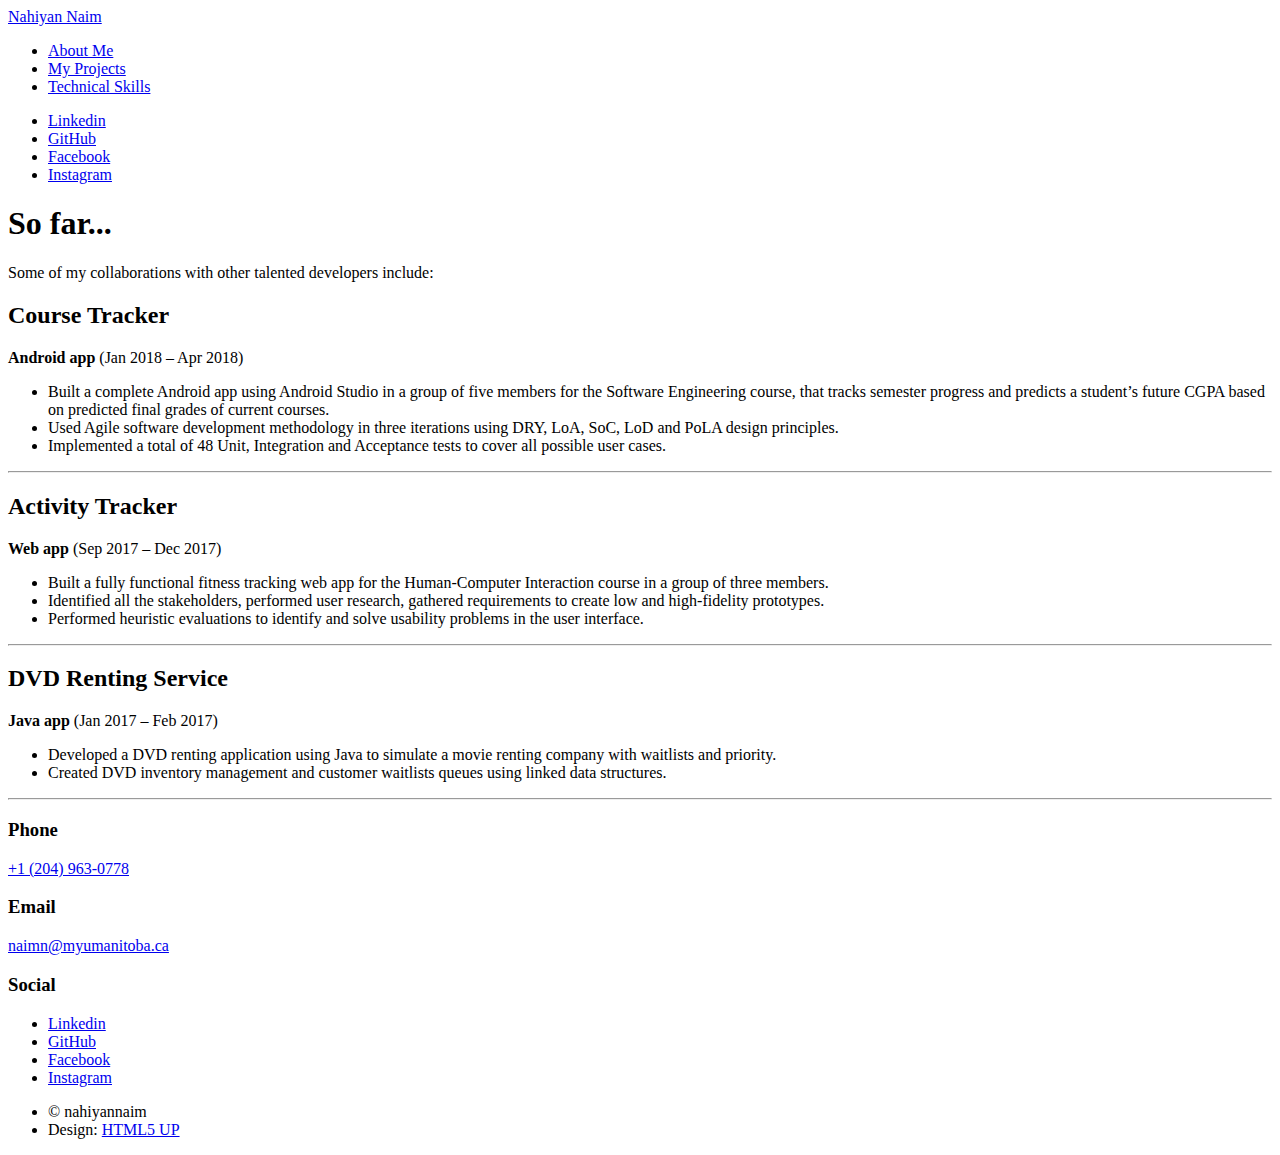
==== projects.html @ 01f24962 "Added content for project and skill sections" ====
<!DOCTYPE HTML>
<!--
	Massively by HTML5 UP
	html5up.net | @ajlkn
	Free for personal and commercial use under the CCA 3.0 license (html5up.net/license)
-->
<html>
	<head>
		<title>Generic Page - Massively by HTML5 UP</title>
		<meta charset="utf-8" />
		<meta name="viewport" content="width=device-width, initial-scale=1, user-scalable=no" />
		<link rel="stylesheet" href="assets/css/main.css" />
		<noscript><link rel="stylesheet" href="assets/css/noscript.css" /></noscript>
	</head>
	<body class="is-preload">

		<!-- Wrapper -->
			<div id="wrapper">

				<!-- Header -->
					<header id="header">
						<a href="index.html" class="logo">Nahiyan Naim</a>
					</header>

				<!-- Nav -->
					<nav id="nav">
						<ul class="links">
							<li><a href="index.html">About Me</a></li>
							<li class="active"><a href="projects.html">My Projects</a></li>
							<li><a href="skills.html">Technical Skills</a></li>
						</ul>
						<ul class="icons">
								<li><a href="https://www.linkedin.com/in/nahiyannaim" class="icon fa-linkedin"><span class="label">Linkedin</span></a></li>
								<li><a href="https://www.github.com/nahiyannaim" class="icon fa-github"><span class="label">GitHub</span></a></li>
								<li><a href="https://www.facebook.com/nahiyannaim" class="icon fa-facebook"><span class="label">Facebook</span></a></li>	
								<li><a href="https://www.instagram.com/nahiyannaim" class="icon fa-instagram"><span class="label">Instagram</span></a></li>
						</ul>
					</nav>

				<!-- Main -->
					<div id="main">

						<!-- Post -->
							<section class="post">
								<header class="major">
									
									<h1> So far... </h1>
									<p>Some of my collaborations with other talented developers include: </p>
								</header>
								
								
								
							
								<header>
										<h2>Course Tracker</h2>
										<p><b>Android app</b> (Jan 2018 – Apr 2018)</p>
								</header>
									
									<p>
											<ul>
													<li  style="text-align:left;" >Built a complete Android app using Android Studio in a group of five members for the Software Engineering course, that tracks semester progress and predicts a student’s future CGPA based on predicted final grades of current courses.														</li>
													<li  style="text-align:left;" >Used Agile software development methodology in three iterations using DRY, LoA, SoC, LoD and PoLA design principles.</li>	
													<li  style="text-align:left;" >Implemented a total of 48 Unit, Integration and Acceptance tests to cover all possible user cases.</li>
											</ul>												
									</p>
									
									<hr />


									<header>
											<h2>Activity Tracker </h2>
											<p><b>Web app</b> (Sep 2017 – Dec 2017)</p>
									</header>
										
										<p>
												<ul>
														<li  style="text-align:left;" > Built a fully functional fitness tracking web app for the Human-Computer Interaction course in a group of three members.	</li>
														<li  style="text-align:left;" >Identified all the stakeholders, performed user research, gathered requirements to create low and high-fidelity prototypes.</li>	
														<li  style="text-align:left;" >Performed heuristic evaluations to identify and solve usability problems in the user interface.</li>
												</ul>

										</p>
										
										<hr />


										<header>
												<h2>DVD Renting Service </h2>
												<p> <b>Java app</b> (Jan 2017 – Feb 2017)</p>
										</header>
											
											<p>
													<ul>
															<li  style="text-align:left;" > Developed a DVD renting application using Java to simulate a movie renting company with waitlists and priority. </li>	
															<li  style="text-align:left;" > Created DVD inventory management and customer waitlists queues using linked data structures.</li>
													</ul>		
											</p>
											
											<hr />



							
							</section>

					</div>

				<!-- Footer -->
				<footer id="footer">
						
						<section class="split contact">
							<section>
								<h3>Phone</h3>
								<p><a href="#">+1 (204) 963-0778</a></p>
							</section>
							<section>
								<h3>Email</h3>
								<p><a href="#">naimn@myumanitoba.ca</a></p>
							</section>
							<section>
								<h3>Social</h3>
								<ul class="icons alt">
									
									<li><a href="https://www.linkedin.com/in/nahiyannaim" class="icon alt fa-linkedin"><span class="label">Linkedin</span></a></li>
									<li><a href="https://www.github.com/nahiyannaim" class="icon alt fa-github"><span class="label">GitHub</span></a></li>
									<li><a href="https://www.facebook.com/nahiyannaim" class="icon alt fa-facebook"><span class="label">Facebook</span></a></li>
									<li><a href="https://www.instagram.com/nahiyannaim" class="icon alt fa-instagram"><span class="label">Instagram</span></a></li>
										
								</ul>
							</section>
						</section>
					</footer>

				<!-- Copyright -->
					<div id="copyright">
						<ul>
							
							<li>&copy; nahiyannaim </li>
							
							<li>Design: <a href="https://html5up.net">HTML5 UP</a> </li>
						
							

						</ul>

						

					</div>


					






			</div>

		<!-- Scripts -->
			<script src="assets/js/jquery.min.js"></script>
			<script src="assets/js/jquery.scrollex.min.js"></script>
			<script src="assets/js/jquery.scrolly.min.js"></script>
			<script src="assets/js/browser.min.js"></script>
			<script src="assets/js/breakpoints.min.js"></script>
			<script src="assets/js/util.js"></script>
			<script src="assets/js/main.js"></script>

	</body>
</html>
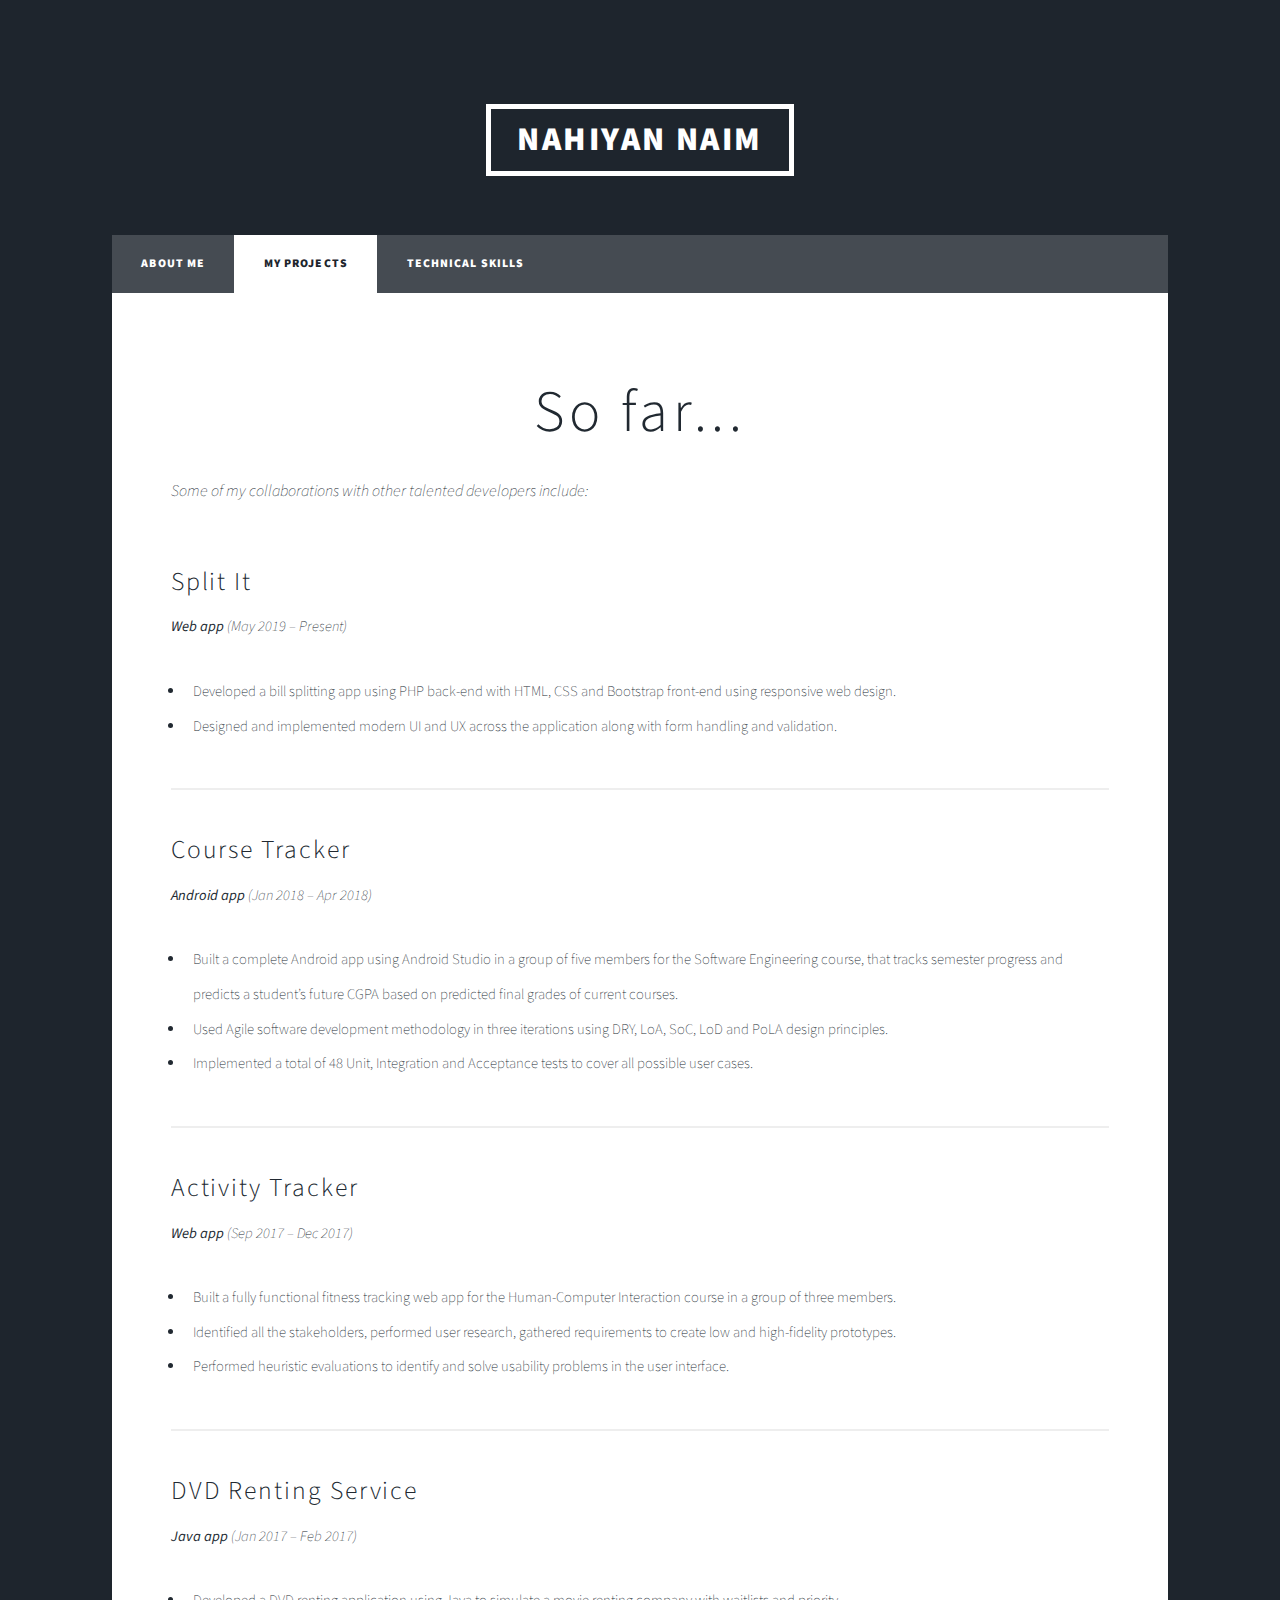
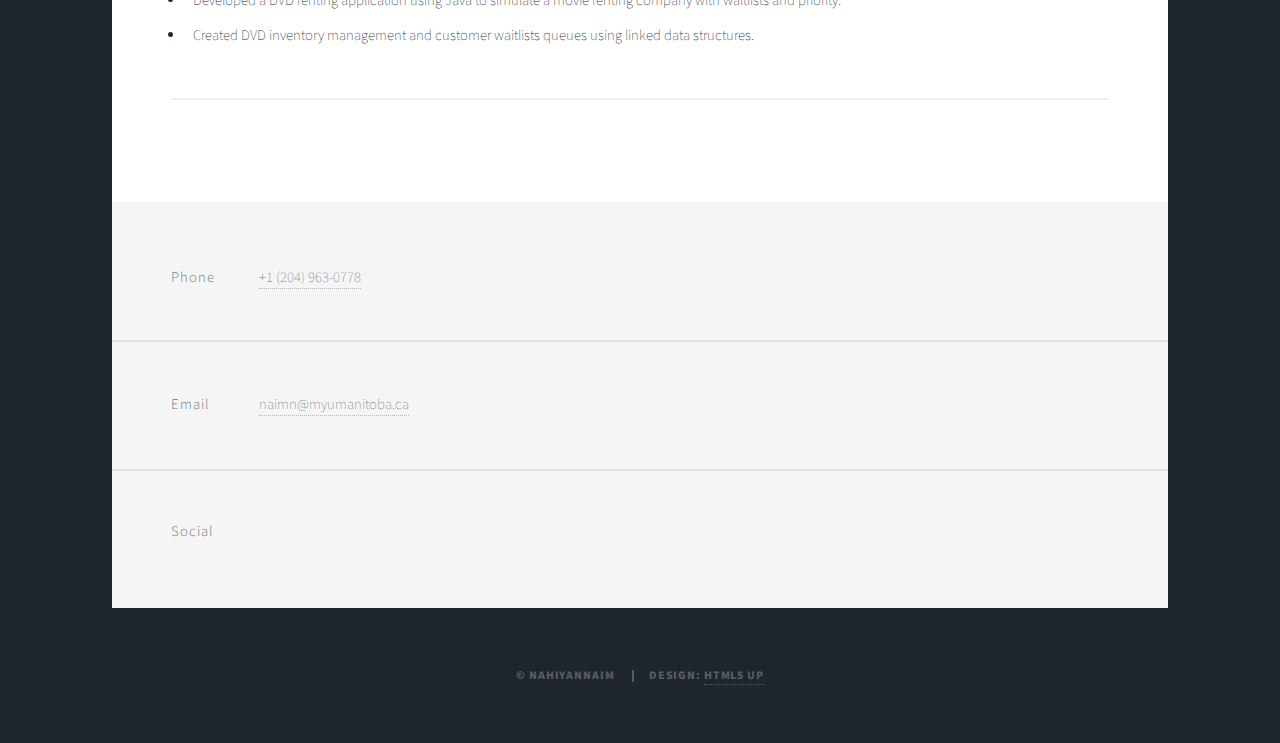
==== commit 88b81ade: "Project list and skills update." ====
--- a/projects.html
+++ b/projects.html
@@ -6,7 +6,7 @@
 -->
 <html>
 	<head>
-		<title>Generic Page - Massively by HTML5 UP</title>
+		<title>Nahiyan Naim</title>
 		<meta charset="utf-8" />
 		<meta name="viewport" content="width=device-width, initial-scale=1, user-scalable=no" />
 		<link rel="stylesheet" href="assets/css/main.css" />
@@ -48,6 +48,21 @@
 									<p>Some of my collaborations with other talented developers include: </p>
 								</header>
 								
+
+
+								<header>
+									<h2>Split It</h2>
+									<p><b>Web app</b> (May 2019 – Present)</p>
+								</header>
+								
+								<p>
+									<ul>
+										<li  style="text-align:left;" > Developed a bill splitting app using PHP back-end with HTML, CSS and Bootstrap front-end using responsive web design. </li>
+										<li  style="text-align:left;" > Designed and implemented modern UI and UX across the application along with form handling and validation.  </li>	
+									</ul>												
+								</p>
+								
+								<hr />
 								
 								
 							
@@ -56,47 +71,47 @@
 										<p><b>Android app</b> (Jan 2018 – Apr 2018)</p>
 								</header>
 									
-									<p>
-											<ul>
-													<li  style="text-align:left;" >Built a complete Android app using Android Studio in a group of five members for the Software Engineering course, that tracks semester progress and predicts a student’s future CGPA based on predicted final grades of current courses.														</li>
-													<li  style="text-align:left;" >Used Agile software development methodology in three iterations using DRY, LoA, SoC, LoD and PoLA design principles.</li>	
-													<li  style="text-align:left;" >Implemented a total of 48 Unit, Integration and Acceptance tests to cover all possible user cases.</li>
-											</ul>												
-									</p>
-									
-									<hr />
+								<p>
+									<ul>
+											<li  style="text-align:left;" >Built a complete Android app using Android Studio in a group of five members for the Software Engineering course, that tracks semester progress and predicts a student’s future CGPA based on predicted final grades of current courses.														</li>
+											<li  style="text-align:left;" >Used Agile software development methodology in three iterations using DRY, LoA, SoC, LoD and PoLA design principles.</li>	
+											<li  style="text-align:left;" >Implemented a total of 48 Unit, Integration and Acceptance tests to cover all possible user cases.</li>
+									</ul>												
+								</p>
+								
+								<hr />
 
 
-									<header>
-											<h2>Activity Tracker </h2>
-											<p><b>Web app</b> (Sep 2017 – Dec 2017)</p>
-									</header>
-										
-										<p>
-												<ul>
-														<li  style="text-align:left;" > Built a fully functional fitness tracking web app for the Human-Computer Interaction course in a group of three members.	</li>
-														<li  style="text-align:left;" >Identified all the stakeholders, performed user research, gathered requirements to create low and high-fidelity prototypes.</li>	
-														<li  style="text-align:left;" >Performed heuristic evaluations to identify and solve usability problems in the user interface.</li>
-												</ul>
+								<header>
+										<h2>Activity Tracker </h2>
+										<p><b>Web app</b> (Sep 2017 – Dec 2017)</p>
+								</header>
+									
+								<p>
+									<ul>
+											<li  style="text-align:left;" > Built a fully functional fitness tracking web app for the Human-Computer Interaction course in a group of three members.	</li>
+											<li  style="text-align:left;" >Identified all the stakeholders, performed user research, gathered requirements to create low and high-fidelity prototypes.</li>	
+											<li  style="text-align:left;" >Performed heuristic evaluations to identify and solve usability problems in the user interface.</li>
+									</ul>
 
-										</p>
-										
-										<hr />
+								</p>
+								
+								<hr />
 
 
-										<header>
-												<h2>DVD Renting Service </h2>
-												<p> <b>Java app</b> (Jan 2017 – Feb 2017)</p>
-										</header>
-											
-											<p>
-													<ul>
-															<li  style="text-align:left;" > Developed a DVD renting application using Java to simulate a movie renting company with waitlists and priority. </li>	
-															<li  style="text-align:left;" > Created DVD inventory management and customer waitlists queues using linked data structures.</li>
-													</ul>		
-											</p>
-											
-											<hr />
+								<header>
+										<h2>DVD Renting Service </h2>
+										<p> <b>Java app</b> (Jan 2017 – Feb 2017)</p>
+								</header>
+									
+								<p>
+									<ul>
+											<li  style="text-align:left;" > Developed a DVD renting application using Java to simulate a movie renting company with waitlists and priority. </li>	
+											<li  style="text-align:left;" > Created DVD inventory management and customer waitlists queues using linked data structures.</li>
+									</ul>		
+								</p>
+									
+								<hr />
 
 
 
--- a/assets/css/main.css
+++ b/assets/css/main.css
@@ -0,0 +1,4652 @@
+@import url("font-awesome.min.css");
+@import url("https://fonts.googleapis.com/css?family=Source+Sans+Pro:300,400,300italic,400italic");
+
+/*
+	Massively by HTML5 UP
+	html5up.net | @ajlkn
+	Free for personal and commercial use under the CCA 3.0 license (html5up.net/license)
+*/
+
+html, body, div, span, applet, object,
+iframe, h1, h2, h3, h4, h5, h6, p, blockquote,
+pre, a, abbr, acronym, address, big, cite,
+code, del, dfn, em, img, ins, kbd, q, s, samp,
+small, strike, strong, sub, sup, tt, var, b,
+u, i, center, dl, dt, dd, ol, ul, li, fieldset,
+form, label, legend, table, caption, tbody,
+tfoot, thead, tr, th, td, article, aside,
+canvas, details, embed, figure, figcaption,
+footer, header, hgroup, menu, nav, output, ruby,
+section, summary, time, mark, audio, video {
+	margin: 0;
+	padding: 0;
+	border: 0;
+	font-size: 100%;
+	font: inherit;
+	vertical-align: baseline;}
+
+article, aside, details, figcaption, figure,
+footer, header, hgroup, menu, nav, section {
+	display: block;}
+
+body {
+	line-height: 1;
+}
+
+ol, ul {
+	list-style: none;
+}
+
+blockquote, q {
+	quotes: none;
+}
+
+	blockquote:before, blockquote:after, q:before, q:after {
+		content: '';
+		content: none;
+	}
+
+table {
+	border-collapse: collapse;
+	border-spacing: 0;
+}
+
+body {
+	-webkit-text-size-adjust: none;
+}
+
+mark {
+	background-color: transparent;
+	color: inherit;
+}
+
+input::-moz-focus-inner {
+	border: 0;
+	padding: 0;
+}
+
+input, select, textarea {
+	-moz-appearance: none;
+	-webkit-appearance: none;
+	-ms-appearance: none;
+	appearance: none;
+}
+
+/* Basic */
+
+	@-ms-viewport {
+		width: device-width;
+	}
+
+	body {
+		-ms-overflow-style: scrollbar;
+	}
+
+	@media screen and (max-width: 480px) {
+
+		html, body {
+			min-width: 320px;
+		}
+
+	}
+
+	html {
+		box-sizing: border-box;
+	}
+
+	*, *:before, *:after {
+		box-sizing: inherit;
+	}
+
+	body {
+		background-color: #1e252d;
+	}
+
+		body.is-preload *, body.is-preload *:before, body.is-preload *:after {
+			-moz-animation: none !important;
+			-webkit-animation: none !important;
+			-ms-animation: none !important;
+			animation: none !important;
+			-moz-transition: none !important;
+			-webkit-transition: none !important;
+			-ms-transition: none !important;
+			transition: none !important;
+		}
+
+/* Type */
+
+	html {
+		font-size: 16pt;
+	}
+
+		@media screen and (max-width: 1680px) {
+
+			html {
+				font-size: 12pt;
+			}
+
+		}
+
+		@media screen and (max-width: 1280px) {
+
+			html {
+				font-size: 11pt;
+			}
+
+		}
+
+		@media screen and (max-width: 360px) {
+
+			html {
+				font-size: 10pt;
+			}
+
+		}
+
+	body {
+		color: #212931;
+	}
+
+	body, input, select, textarea {
+		font-family: "Source Sans Pro", sans-serif;
+		font-weight: 100;
+		font-size: 1rem;
+		line-height: 2.375;
+	}
+
+	a {
+		-moz-transition: color 0.2s ease-in-out, background-color 0.2s ease-in-out, border-color 0.2s ease-in-out, box-shadow 0.2s ease-in-out;
+		-webkit-transition: color 0.2s ease-in-out, background-color 0.2s ease-in-out, border-color 0.2s ease-in-out, box-shadow 0.2s ease-in-out;
+		-ms-transition: color 0.2s ease-in-out, background-color 0.2s ease-in-out, border-color 0.2s ease-in-out, box-shadow 0.2s ease-in-out;
+		transition: color 0.2s ease-in-out, background-color 0.2s ease-in-out, border-color 0.2s ease-in-out, box-shadow 0.2s ease-in-out;
+		border-bottom: dotted 1px;
+		text-decoration: none;
+	}
+
+		a:hover {
+			border-bottom-color: transparent;
+		}
+
+	strong, b {
+		font-weight: 400;
+	}
+
+	em, i {
+		font-style: italic;
+	}
+
+	p {
+		text-align: justify;
+		margin: 0 0 2rem 0;
+	}
+
+	h1, h2, h3, h4, h5, h6 {
+		
+		font-weight: 300;
+		line-height: 1.5;
+		letter-spacing: 0.075em;
+		margin: 0 0 1rem 0;
+	}
+
+		h1 a, h2 a, h3 a, h4 a, h5 a, h6 a {
+			border-bottom: 0;
+			color: inherit;
+			text-decoration: none;
+		}
+
+	h1 {
+		font-size: 4rem;
+		line-height: 1.1;
+		margin: 0 0 2rem 0;
+	}
+
+	h2 {
+		font-size: 1.75rem;
+		line-height: 1.3;
+		margin: 0 0 1.5rem 0;
+	}
+
+	h3 {
+		font-size: 1.25rem;
+		margin: 0 0 1.5rem 0;
+	}
+
+	h4 {
+		font-size: 1rem;
+	}
+
+	h5 {
+		font-size: 0.9rem;
+	}
+
+	h6 {
+		font-size: 0.8rem;
+	}
+
+	sub {
+		font-size: 0.8rem;
+		position: relative;
+		top: 0.5rem;
+	}
+
+	sup {
+		font-size: 0.8rem;
+		position: relative;
+		top: -0.5rem;
+	}
+
+	blockquote {
+		border-left: solid 4px;
+		font-style: italic;
+		margin: 0 0 2rem 0;
+		padding: 0.5rem 0 0.5rem 2rem;
+	}
+
+	code {
+		border: solid 2px;
+		font-family: monospace;
+		font-size: 0.9rem;
+		margin: 0 0.25rem;
+		padding: 0.25rem 0.65rem;
+	}
+
+	pre {
+		-webkit-overflow-scrolling: touch;
+		font-family: monospace;
+		font-size: 0.9rem;
+		margin: 0 0 2rem 0;
+	}
+
+		pre code {
+			display: block;
+			line-height: 1.75;
+			padding: 1rem 1.5rem;
+			overflow-x: auto;
+		}
+
+	hr {
+		border: 0;
+		border-bottom: solid 2px;
+		margin: 3rem 0;
+	}
+
+		hr.major {
+			margin: 5rem 0;
+		}
+
+	.align-left {
+		text-align: left;
+	}
+
+	.align-center {
+		text-align: center;
+	}
+
+	.align-right {
+		text-align: right;
+	}
+
+	input, select, textarea {
+		color: #212931;
+	}
+
+	a {
+		color: #212931;
+		border-bottom-color: rgba(33, 41, 49, 0.5);
+	}
+
+		a:hover {
+			border-bottom-color: transparent;
+			color: #18bfef !important;
+		}
+
+	strong, b {
+		color: #212931;
+	}
+
+	h1, h2, h3, h4, h5, h6 {
+		color: #212931;
+	}
+
+	blockquote {
+		border-left-color: #eeeeee;
+	}
+
+	code {
+		background: rgba(220, 220, 220, 0.25);
+		border-color: #eeeeee;
+	}
+
+	hr {
+		border-bottom-color: #eeeeee;
+	}
+
+/* Row */
+
+	.row {
+		display: flex;
+		flex-wrap: wrap;
+		box-sizing: border-box;
+		align-items: stretch;
+	}
+
+		.row > * {
+			box-sizing: border-box;
+		}
+
+		.row.gtr-uniform > * > :last-child {
+			margin-bottom: 0;
+		}
+
+		.row.aln-left {
+			justify-content: flex-start;
+		}
+
+		.row.aln-center {
+			justify-content: center;
+		}
+
+		.row.aln-right {
+			justify-content: flex-end;
+		}
+
+		.row.aln-top {
+			align-items: flex-start;
+		}
+
+		.row.aln-middle {
+			align-items: center;
+		}
+
+		.row.aln-bottom {
+			align-items: flex-end;
+		}
+
+		.row > .imp {
+			order: -1;
+		}
+
+		.row > .col-1 {
+			width: 8.3333333333%;
+		}
+
+		.row > .off-1 {
+			margin-left: 8.3333333333%;
+		}
+
+		.row > .col-2 {
+			width: 16.6666666667%;
+		}
+
+		.row > .off-2 {
+			margin-left: 16.6666666667%;
+		}
+
+		.row > .col-3 {
+			width: 25%;
+		}
+
+		.row > .off-3 {
+			margin-left: 25%;
+		}
+
+		.row > .col-4 {
+			width: 33.3333333333%;
+		}
+
+		.row > .off-4 {
+			margin-left: 33.3333333333%;
+		}
+
+		.row > .col-5 {
+			width: 41.6666666667%;
+		}
+
+		.row > .off-5 {
+			margin-left: 41.6666666667%;
+		}
+
+		.row > .col-6 {
+			width: 50%;
+		}
+
+		.row > .off-6 {
+			margin-left: 50%;
+		}
+
+		.row > .col-7 {
+			width: 58.3333333333%;
+		}
+
+		.row > .off-7 {
+			margin-left: 58.3333333333%;
+		}
+
+		.row > .col-8 {
+			width: 66.6666666667%;
+		}
+
+		.row > .off-8 {
+			margin-left: 66.6666666667%;
+		}
+
+		.row > .col-9 {
+			width: 75%;
+		}
+
+		.row > .off-9 {
+			margin-left: 75%;
+		}
+
+		.row > .col-10 {
+			width: 83.3333333333%;
+		}
+
+		.row > .off-10 {
+			margin-left: 83.3333333333%;
+		}
+
+		.row > .col-11 {
+			width: 91.6666666667%;
+		}
+
+		.row > .off-11 {
+			margin-left: 91.6666666667%;
+		}
+
+		.row > .col-12 {
+			width: 100%;
+		}
+
+		.row > .off-12 {
+			margin-left: 100%;
+		}
+
+		.row.gtr-0 {
+			margin-top: 0;
+			margin-left: 0rem;
+		}
+
+			.row.gtr-0 > * {
+				padding: 0 0 0 0rem;
+			}
+
+			.row.gtr-0.gtr-uniform {
+				margin-top: 0rem;
+			}
+
+				.row.gtr-0.gtr-uniform > * {
+					padding-top: 0rem;
+				}
+
+		.row.gtr-25 {
+			margin-top: 0;
+			margin-left: -0.375rem;
+		}
+
+			.row.gtr-25 > * {
+				padding: 0 0 0 0.375rem;
+			}
+
+			.row.gtr-25.gtr-uniform {
+				margin-top: -0.375rem;
+			}
+
+				.row.gtr-25.gtr-uniform > * {
+					padding-top: 0.375rem;
+				}
+
+		.row.gtr-50 {
+			margin-top: 0;
+			margin-left: -0.75rem;
+		}
+
+			.row.gtr-50 > * {
+				padding: 0 0 0 0.75rem;
+			}
+
+			.row.gtr-50.gtr-uniform {
+				margin-top: -0.75rem;
+			}
+
+				.row.gtr-50.gtr-uniform > * {
+					padding-top: 0.75rem;
+				}
+
+		.row {
+			margin-top: 0;
+			margin-left: -1.5rem;
+		}
+
+			.row > * {
+				padding: 0 0 0 1.5rem;
+			}
+
+			.row.gtr-uniform {
+				margin-top: -1.5rem;
+			}
+
+				.row.gtr-uniform > * {
+					padding-top: 1.5rem;
+				}
+
+		.row.gtr-150 {
+			margin-top: 0;
+			margin-left: -2.25rem;
+		}
+
+			.row.gtr-150 > * {
+				padding: 0 0 0 2.25rem;
+			}
+
+			.row.gtr-150.gtr-uniform {
+				margin-top: -2.25rem;
+			}
+
+				.row.gtr-150.gtr-uniform > * {
+					padding-top: 2.25rem;
+				}
+
+		.row.gtr-200 {
+			margin-top: 0;
+			margin-left: -3rem;
+		}
+
+			.row.gtr-200 > * {
+				padding: 0 0 0 3rem;
+			}
+
+			.row.gtr-200.gtr-uniform {
+				margin-top: -3rem;
+			}
+
+				.row.gtr-200.gtr-uniform > * {
+					padding-top: 3rem;
+				}
+
+		@media screen and (max-width: 1680px) {
+
+			.row {
+				display: flex;
+				flex-wrap: wrap;
+				box-sizing: border-box;
+				align-items: stretch;
+			}
+
+				.row > * {
+					box-sizing: border-box;
+				}
+
+				.row.gtr-uniform > * > :last-child {
+					margin-bottom: 0;
+				}
+
+				.row.aln-left {
+					justify-content: flex-start;
+				}
+
+				.row.aln-center {
+					justify-content: center;
+				}
+
+				.row.aln-right {
+					justify-content: flex-end;
+				}
+
+				.row.aln-top {
+					align-items: flex-start;
+				}
+
+				.row.aln-middle {
+					align-items: center;
+				}
+
+				.row.aln-bottom {
+					align-items: flex-end;
+				}
+
+				.row > .imp-xlarge {
+					order: -1;
+				}
+
+				.row > .col-1-xlarge {
+					width: 8.3333333333%;
+				}
+
+				.row > .off-1-xlarge {
+					margin-left: 8.3333333333%;
+				}
+
+				.row > .col-2-xlarge {
+					width: 16.6666666667%;
+				}
+
+				.row > .off-2-xlarge {
+					margin-left: 16.6666666667%;
+				}
+
+				.row > .col-3-xlarge {
+					width: 25%;
+				}
+
+				.row > .off-3-xlarge {
+					margin-left: 25%;
+				}
+
+				.row > .col-4-xlarge {
+					width: 33.3333333333%;
+				}
+
+				.row > .off-4-xlarge {
+					margin-left: 33.3333333333%;
+				}
+
+				.row > .col-5-xlarge {
+					width: 41.6666666667%;
+				}
+
+				.row > .off-5-xlarge {
+					margin-left: 41.6666666667%;
+				}
+
+				.row > .col-6-xlarge {
+					width: 50%;
+				}
+
+				.row > .off-6-xlarge {
+					margin-left: 50%;
+				}
+
+				.row > .col-7-xlarge {
+					width: 58.3333333333%;
+				}
+
+				.row > .off-7-xlarge {
+					margin-left: 58.3333333333%;
+				}
+
+				.row > .col-8-xlarge {
+					width: 66.6666666667%;
+				}
+
+				.row > .off-8-xlarge {
+					margin-left: 66.6666666667%;
+				}
+
+				.row > .col-9-xlarge {
+					width: 75%;
+				}
+
+				.row > .off-9-xlarge {
+					margin-left: 75%;
+				}
+
+				.row > .col-10-xlarge {
+					width: 83.3333333333%;
+				}
+
+				.row > .off-10-xlarge {
+					margin-left: 83.3333333333%;
+				}
+
+				.row > .col-11-xlarge {
+					width: 91.6666666667%;
+				}
+
+				.row > .off-11-xlarge {
+					margin-left: 91.6666666667%;
+				}
+
+				.row > .col-12-xlarge {
+					width: 100%;
+				}
+
+				.row > .off-12-xlarge {
+					margin-left: 100%;
+				}
+
+				.row.gtr-0 {
+					margin-top: 0;
+					margin-left: 0rem;
+				}
+
+					.row.gtr-0 > * {
+						padding: 0 0 0 0rem;
+					}
+
+					.row.gtr-0.gtr-uniform {
+						margin-top: 0rem;
+					}
+
+						.row.gtr-0.gtr-uniform > * {
+							padding-top: 0rem;
+						}
+
+				.row.gtr-25 {
+					margin-top: 0;
+					margin-left: -0.375rem;
+				}
+
+					.row.gtr-25 > * {
+						padding: 0 0 0 0.375rem;
+					}
+
+					.row.gtr-25.gtr-uniform {
+						margin-top: -0.375rem;
+					}
+
+						.row.gtr-25.gtr-uniform > * {
+							padding-top: 0.375rem;
+						}
+
+				.row.gtr-50 {
+					margin-top: 0;
+					margin-left: -0.75rem;
+				}
+
+					.row.gtr-50 > * {
+						padding: 0 0 0 0.75rem;
+					}
+
+					.row.gtr-50.gtr-uniform {
+						margin-top: -0.75rem;
+					}
+
+						.row.gtr-50.gtr-uniform > * {
+							padding-top: 0.75rem;
+						}
+
+				.row {
+					margin-top: 0;
+					margin-left: -1.5rem;
+				}
+
+					.row > * {
+						padding: 0 0 0 1.5rem;
+					}
+
+					.row.gtr-uniform {
+						margin-top: -1.5rem;
+					}
+
+						.row.gtr-uniform > * {
+							padding-top: 1.5rem;
+						}
+
+				.row.gtr-150 {
+					margin-top: 0;
+					margin-left: -2.25rem;
+				}
+
+					.row.gtr-150 > * {
+						padding: 0 0 0 2.25rem;
+					}
+
+					.row.gtr-150.gtr-uniform {
+						margin-top: -2.25rem;
+					}
+
+						.row.gtr-150.gtr-uniform > * {
+							padding-top: 2.25rem;
+						}
+
+				.row.gtr-200 {
+					margin-top: 0;
+					margin-left: -3rem;
+				}
+
+					.row.gtr-200 > * {
+						padding: 0 0 0 3rem;
+					}
+
+					.row.gtr-200.gtr-uniform {
+						margin-top: -3rem;
+					}
+
+						.row.gtr-200.gtr-uniform > * {
+							padding-top: 3rem;
+						}
+
+		}
+
+		@media screen and (max-width: 1280px) {
+
+			.row {
+				display: flex;
+				flex-wrap: wrap;
+				box-sizing: border-box;
+				align-items: stretch;
+			}
+
+				.row > * {
+					box-sizing: border-box;
+				}
+
+				.row.gtr-uniform > * > :last-child {
+					margin-bottom: 0;
+				}
+
+				.row.aln-left {
+					justify-content: flex-start;
+				}
+
+				.row.aln-center {
+					justify-content: center;
+				}
+
+				.row.aln-right {
+					justify-content: flex-end;
+				}
+
+				.row.aln-top {
+					align-items: flex-start;
+				}
+
+				.row.aln-middle {
+					align-items: center;
+				}
+
+				.row.aln-bottom {
+					align-items: flex-end;
+				}
+
+				.row > .imp-large {
+					order: -1;
+				}
+
+				.row > .col-1-large {
+					width: 8.3333333333%;
+				}
+
+				.row > .off-1-large {
+					margin-left: 8.3333333333%;
+				}
+
+				.row > .col-2-large {
+					width: 16.6666666667%;
+				}
+
+				.row > .off-2-large {
+					margin-left: 16.6666666667%;
+				}
+
+				.row > .col-3-large {
+					width: 25%;
+				}
+
+				.row > .off-3-large {
+					margin-left: 25%;
+				}
+
+				.row > .col-4-large {
+					width: 33.3333333333%;
+				}
+
+				.row > .off-4-large {
+					margin-left: 33.3333333333%;
+				}
+
+				.row > .col-5-large {
+					width: 41.6666666667%;
+				}
+
+				.row > .off-5-large {
+					margin-left: 41.6666666667%;
+				}
+
+				.row > .col-6-large {
+					width: 50%;
+				}
+
+				.row > .off-6-large {
+					margin-left: 50%;
+				}
+
+				.row > .col-7-large {
+					width: 58.3333333333%;
+				}
+
+				.row > .off-7-large {
+					margin-left: 58.3333333333%;
+				}
+
+				.row > .col-8-large {
+					width: 66.6666666667%;
+				}
+
+				.row > .off-8-large {
+					margin-left: 66.6666666667%;
+				}
+
+				.row > .col-9-large {
+					width: 75%;
+				}
+
+				.row > .off-9-large {
+					margin-left: 75%;
+				}
+
+				.row > .col-10-large {
+					width: 83.3333333333%;
+				}
+
+				.row > .off-10-large {
+					margin-left: 83.3333333333%;
+				}
+
+				.row > .col-11-large {
+					width: 91.6666666667%;
+				}
+
+				.row > .off-11-large {
+					margin-left: 91.6666666667%;
+				}
+
+				.row > .col-12-large {
+					width: 100%;
+				}
+
+				.row > .off-12-large {
+					margin-left: 100%;
+				}
+
+				.row.gtr-0 {
+					margin-top: 0;
+					margin-left: 0rem;
+				}
+
+					.row.gtr-0 > * {
+						padding: 0 0 0 0rem;
+					}
+
+					.row.gtr-0.gtr-uniform {
+						margin-top: 0rem;
+					}
+
+						.row.gtr-0.gtr-uniform > * {
+							padding-top: 0rem;
+						}
+
+				.row.gtr-25 {
+					margin-top: 0;
+					margin-left: -0.375rem;
+				}
+
+					.row.gtr-25 > * {
+						padding: 0 0 0 0.375rem;
+					}
+
+					.row.gtr-25.gtr-uniform {
+						margin-top: -0.375rem;
+					}
+
+						.row.gtr-25.gtr-uniform > * {
+							padding-top: 0.375rem;
+						}
+
+				.row.gtr-50 {
+					margin-top: 0;
+					margin-left: -0.75rem;
+				}
+
+					.row.gtr-50 > * {
+						padding: 0 0 0 0.75rem;
+					}
+
+					.row.gtr-50.gtr-uniform {
+						margin-top: -0.75rem;
+					}
+
+						.row.gtr-50.gtr-uniform > * {
+							padding-top: 0.75rem;
+						}
+
+				.row {
+					margin-top: 0;
+					margin-left: -1.5rem;
+				}
+
+					.row > * {
+						padding: 0 0 0 1.5rem;
+					}
+
+					.row.gtr-uniform {
+						margin-top: -1.5rem;
+					}
+
+						.row.gtr-uniform > * {
+							padding-top: 1.5rem;
+						}
+
+				.row.gtr-150 {
+					margin-top: 0;
+					margin-left: -2.25rem;
+				}
+
+					.row.gtr-150 > * {
+						padding: 0 0 0 2.25rem;
+					}
+
+					.row.gtr-150.gtr-uniform {
+						margin-top: -2.25rem;
+					}
+
+						.row.gtr-150.gtr-uniform > * {
+							padding-top: 2.25rem;
+						}
+
+				.row.gtr-200 {
+					margin-top: 0;
+					margin-left: -3rem;
+				}
+
+					.row.gtr-200 > * {
+						padding: 0 0 0 3rem;
+					}
+
+					.row.gtr-200.gtr-uniform {
+						margin-top: -3rem;
+					}
+
+						.row.gtr-200.gtr-uniform > * {
+							padding-top: 3rem;
+						}
+
+		}
+
+		@media screen and (max-width: 980px) {
+
+			.row {
+				display: flex;
+				flex-wrap: wrap;
+				box-sizing: border-box;
+				align-items: stretch;
+			}
+
+				.row > * {
+					box-sizing: border-box;
+				}
+
+				.row.gtr-uniform > * > :last-child {
+					margin-bottom: 0;
+				}
+
+				.row.aln-left {
+					justify-content: flex-start;
+				}
+
+				.row.aln-center {
+					justify-content: center;
+				}
+
+				.row.aln-right {
+					justify-content: flex-end;
+				}
+
+				.row.aln-top {
+					align-items: flex-start;
+				}
+
+				.row.aln-middle {
+					align-items: center;
+				}
+
+				.row.aln-bottom {
+					align-items: flex-end;
+				}
+
+				.row > .imp-medium {
+					order: -1;
+				}
+
+				.row > .col-1-medium {
+					width: 8.3333333333%;
+				}
+
+				.row > .off-1-medium {
+					margin-left: 8.3333333333%;
+				}
+
+				.row > .col-2-medium {
+					width: 16.6666666667%;
+				}
+
+				.row > .off-2-medium {
+					margin-left: 16.6666666667%;
+				}
+
+				.row > .col-3-medium {
+					width: 25%;
+				}
+
+				.row > .off-3-medium {
+					margin-left: 25%;
+				}
+
+				.row > .col-4-medium {
+					width: 33.3333333333%;
+				}
+
+				.row > .off-4-medium {
+					margin-left: 33.3333333333%;
+				}
+
+				.row > .col-5-medium {
+					width: 41.6666666667%;
+				}
+
+				.row > .off-5-medium {
+					margin-left: 41.6666666667%;
+				}
+
+				.row > .col-6-medium {
+					width: 50%;
+				}
+
+				.row > .off-6-medium {
+					margin-left: 50%;
+				}
+
+				.row > .col-7-medium {
+					width: 58.3333333333%;
+				}
+
+				.row > .off-7-medium {
+					margin-left: 58.3333333333%;
+				}
+
+				.row > .col-8-medium {
+					width: 66.6666666667%;
+				}
+
+				.row > .off-8-medium {
+					margin-left: 66.6666666667%;
+				}
+
+				.row > .col-9-medium {
+					width: 75%;
+				}
+
+				.row > .off-9-medium {
+					margin-left: 75%;
+				}
+
+				.row > .col-10-medium {
+					width: 83.3333333333%;
+				}
+
+				.row > .off-10-medium {
+					margin-left: 83.3333333333%;
+				}
+
+				.row > .col-11-medium {
+					width: 91.6666666667%;
+				}
+
+				.row > .off-11-medium {
+					margin-left: 91.6666666667%;
+				}
+
+				.row > .col-12-medium {
+					width: 100%;
+				}
+
+				.row > .off-12-medium {
+					margin-left: 100%;
+				}
+
+				.row.gtr-0 {
+					margin-top: 0;
+					margin-left: 0rem;
+				}
+
+					.row.gtr-0 > * {
+						padding: 0 0 0 0rem;
+					}
+
+					.row.gtr-0.gtr-uniform {
+						margin-top: 0rem;
+					}
+
+						.row.gtr-0.gtr-uniform > * {
+							padding-top: 0rem;
+						}
+
+				.row.gtr-25 {
+					margin-top: 0;
+					margin-left: -0.375rem;
+				}
+
+					.row.gtr-25 > * {
+						padding: 0 0 0 0.375rem;
+					}
+
+					.row.gtr-25.gtr-uniform {
+						margin-top: -0.375rem;
+					}
+
+						.row.gtr-25.gtr-uniform > * {
+							padding-top: 0.375rem;
+						}
+
+				.row.gtr-50 {
+					margin-top: 0;
+					margin-left: -0.75rem;
+				}
+
+					.row.gtr-50 > * {
+						padding: 0 0 0 0.75rem;
+					}
+
+					.row.gtr-50.gtr-uniform {
+						margin-top: -0.75rem;
+					}
+
+						.row.gtr-50.gtr-uniform > * {
+							padding-top: 0.75rem;
+						}
+
+				.row {
+					margin-top: 0;
+					margin-left: -1.5rem;
+				}
+
+					.row > * {
+						padding: 0 0 0 1.5rem;
+					}
+
+					.row.gtr-uniform {
+						margin-top: -1.5rem;
+					}
+
+						.row.gtr-uniform > * {
+							padding-top: 1.5rem;
+						}
+
+				.row.gtr-150 {
+					margin-top: 0;
+					margin-left: -2.25rem;
+				}
+
+					.row.gtr-150 > * {
+						padding: 0 0 0 2.25rem;
+					}
+
+					.row.gtr-150.gtr-uniform {
+						margin-top: -2.25rem;
+					}
+
+						.row.gtr-150.gtr-uniform > * {
+							padding-top: 2.25rem;
+						}
+
+				.row.gtr-200 {
+					margin-top: 0;
+					margin-left: -3rem;
+				}
+
+					.row.gtr-200 > * {
+						padding: 0 0 0 3rem;
+					}
+
+					.row.gtr-200.gtr-uniform {
+						margin-top: -3rem;
+					}
+
+						.row.gtr-200.gtr-uniform > * {
+							padding-top: 3rem;
+						}
+
+		}
+
+		@media screen and (max-width: 736px) {
+
+			.row {
+				display: flex;
+				flex-wrap: wrap;
+				box-sizing: border-box;
+				align-items: stretch;
+			}
+
+				.row > * {
+					box-sizing: border-box;
+				}
+
+				.row.gtr-uniform > * > :last-child {
+					margin-bottom: 0;
+				}
+
+				.row.aln-left {
+					justify-content: flex-start;
+				}
+
+				.row.aln-center {
+					justify-content: center;
+				}
+
+				.row.aln-right {
+					justify-content: flex-end;
+				}
+
+				.row.aln-top {
+					align-items: flex-start;
+				}
+
+				.row.aln-middle {
+					align-items: center;
+				}
+
+				.row.aln-bottom {
+					align-items: flex-end;
+				}
+
+				.row > .imp-small {
+					order: -1;
+				}
+
+				.row > .col-1-small {
+					width: 8.3333333333%;
+				}
+
+				.row > .off-1-small {
+					margin-left: 8.3333333333%;
+				}
+
+				.row > .col-2-small {
+					width: 16.6666666667%;
+				}
+
+				.row > .off-2-small {
+					margin-left: 16.6666666667%;
+				}
+
+				.row > .col-3-small {
+					width: 25%;
+				}
+
+				.row > .off-3-small {
+					margin-left: 25%;
+				}
+
+				.row > .col-4-small {
+					width: 33.3333333333%;
+				}
+
+				.row > .off-4-small {
+					margin-left: 33.3333333333%;
+				}
+
+				.row > .col-5-small {
+					width: 41.6666666667%;
+				}
+
+				.row > .off-5-small {
+					margin-left: 41.6666666667%;
+				}
+
+				.row > .col-6-small {
+					width: 50%;
+				}
+
+				.row > .off-6-small {
+					margin-left: 50%;
+				}
+
+				.row > .col-7-small {
+					width: 58.3333333333%;
+				}
+
+				.row > .off-7-small {
+					margin-left: 58.3333333333%;
+				}
+
+				.row > .col-8-small {
+					width: 66.6666666667%;
+				}
+
+				.row > .off-8-small {
+					margin-left: 66.6666666667%;
+				}
+
+				.row > .col-9-small {
+					width: 75%;
+				}
+
+				.row > .off-9-small {
+					margin-left: 75%;
+				}
+
+				.row > .col-10-small {
+					width: 83.3333333333%;
+				}
+
+				.row > .off-10-small {
+					margin-left: 83.3333333333%;
+				}
+
+				.row > .col-11-small {
+					width: 91.6666666667%;
+				}
+
+				.row > .off-11-small {
+					margin-left: 91.6666666667%;
+				}
+
+				.row > .col-12-small {
+					width: 100%;
+				}
+
+				.row > .off-12-small {
+					margin-left: 100%;
+				}
+
+				.row.gtr-0 {
+					margin-top: 0;
+					margin-left: 0rem;
+				}
+
+					.row.gtr-0 > * {
+						padding: 0 0 0 0rem;
+					}
+
+					.row.gtr-0.gtr-uniform {
+						margin-top: 0rem;
+					}
+
+						.row.gtr-0.gtr-uniform > * {
+							padding-top: 0rem;
+						}
+
+				.row.gtr-25 {
+					margin-top: 0;
+					margin-left: -0.375rem;
+				}
+
+					.row.gtr-25 > * {
+						padding: 0 0 0 0.375rem;
+					}
+
+					.row.gtr-25.gtr-uniform {
+						margin-top: -0.375rem;
+					}
+
+						.row.gtr-25.gtr-uniform > * {
+							padding-top: 0.375rem;
+						}
+
+				.row.gtr-50 {
+					margin-top: 0;
+					margin-left: -0.75rem;
+				}
+
+					.row.gtr-50 > * {
+						padding: 0 0 0 0.75rem;
+					}
+
+					.row.gtr-50.gtr-uniform {
+						margin-top: -0.75rem;
+					}
+
+						.row.gtr-50.gtr-uniform > * {
+							padding-top: 0.75rem;
+						}
+
+				.row {
+					margin-top: 0;
+					margin-left: -1.5rem;
+				}
+
+					.row > * {
+						padding: 0 0 0 1.5rem;
+					}
+
+					.row.gtr-uniform {
+						margin-top: -1.5rem;
+					}
+
+						.row.gtr-uniform > * {
+							padding-top: 1.5rem;
+						}
+
+				.row.gtr-150 {
+					margin-top: 0;
+					margin-left: -2.25rem;
+				}
+
+					.row.gtr-150 > * {
+						padding: 0 0 0 2.25rem;
+					}
+
+					.row.gtr-150.gtr-uniform {
+						margin-top: -2.25rem;
+					}
+
+						.row.gtr-150.gtr-uniform > * {
+							padding-top: 2.25rem;
+						}
+
+				.row.gtr-200 {
+					margin-top: 0;
+					margin-left: -3rem;
+				}
+
+					.row.gtr-200 > * {
+						padding: 0 0 0 3rem;
+					}
+
+					.row.gtr-200.gtr-uniform {
+						margin-top: -3rem;
+					}
+
+						.row.gtr-200.gtr-uniform > * {
+							padding-top: 3rem;
+						}
+
+		}
+
+		@media screen and (max-width: 480px) {
+
+			.row {
+				display: flex;
+				flex-wrap: wrap;
+				box-sizing: border-box;
+				align-items: stretch;
+			}
+
+				.row > * {
+					box-sizing: border-box;
+				}
+
+				.row.gtr-uniform > * > :last-child {
+					margin-bottom: 0;
+				}
+
+				.row.aln-left {
+					justify-content: flex-start;
+				}
+
+				.row.aln-center {
+					justify-content: center;
+				}
+
+				.row.aln-right {
+					justify-content: flex-end;
+				}
+
+				.row.aln-top {
+					align-items: flex-start;
+				}
+
+				.row.aln-middle {
+					align-items: center;
+				}
+
+				.row.aln-bottom {
+					align-items: flex-end;
+				}
+
+				.row > .imp-xsmall {
+					order: -1;
+				}
+
+				.row > .col-1-xsmall {
+					width: 8.3333333333%;
+				}
+
+				.row > .off-1-xsmall {
+					margin-left: 8.3333333333%;
+				}
+
+				.row > .col-2-xsmall {
+					width: 16.6666666667%;
+				}
+
+				.row > .off-2-xsmall {
+					margin-left: 16.6666666667%;
+				}
+
+				.row > .col-3-xsmall {
+					width: 25%;
+				}
+
+				.row > .off-3-xsmall {
+					margin-left: 25%;
+				}
+
+				.row > .col-4-xsmall {
+					width: 33.3333333333%;
+				}
+
+				.row > .off-4-xsmall {
+					margin-left: 33.3333333333%;
+				}
+
+				.row > .col-5-xsmall {
+					width: 41.6666666667%;
+				}
+
+				.row > .off-5-xsmall {
+					margin-left: 41.6666666667%;
+				}
+
+				.row > .col-6-xsmall {
+					width: 50%;
+				}
+
+				.row > .off-6-xsmall {
+					margin-left: 50%;
+				}
+
+				.row > .col-7-xsmall {
+					width: 58.3333333333%;
+				}
+
+				.row > .off-7-xsmall {
+					margin-left: 58.3333333333%;
+				}
+
+				.row > .col-8-xsmall {
+					width: 66.6666666667%;
+				}
+
+				.row > .off-8-xsmall {
+					margin-left: 66.6666666667%;
+				}
+
+				.row > .col-9-xsmall {
+					width: 75%;
+				}
+
+				.row > .off-9-xsmall {
+					margin-left: 75%;
+				}
+
+				.row > .col-10-xsmall {
+					width: 83.3333333333%;
+				}
+
+				.row > .off-10-xsmall {
+					margin-left: 83.3333333333%;
+				}
+
+				.row > .col-11-xsmall {
+					width: 91.6666666667%;
+				}
+
+				.row > .off-11-xsmall {
+					margin-left: 91.6666666667%;
+				}
+
+				.row > .col-12-xsmall {
+					width: 100%;
+				}
+
+				.row > .off-12-xsmall {
+					margin-left: 100%;
+				}
+
+				.row.gtr-0 {
+					margin-top: 0;
+					margin-left: 0rem;
+				}
+
+					.row.gtr-0 > * {
+						padding: 0 0 0 0rem;
+					}
+
+					.row.gtr-0.gtr-uniform {
+						margin-top: 0rem;
+					}
+
+						.row.gtr-0.gtr-uniform > * {
+							padding-top: 0rem;
+						}
+
+				.row.gtr-25 {
+					margin-top: 0;
+					margin-left: -0.375rem;
+				}
+
+					.row.gtr-25 > * {
+						padding: 0 0 0 0.375rem;
+					}
+
+					.row.gtr-25.gtr-uniform {
+						margin-top: -0.375rem;
+					}
+
+						.row.gtr-25.gtr-uniform > * {
+							padding-top: 0.375rem;
+						}
+
+				.row.gtr-50 {
+					margin-top: 0;
+					margin-left: -0.75rem;
+				}
+
+					.row.gtr-50 > * {
+						padding: 0 0 0 0.75rem;
+					}
+
+					.row.gtr-50.gtr-uniform {
+						margin-top: -0.75rem;
+					}
+
+						.row.gtr-50.gtr-uniform > * {
+							padding-top: 0.75rem;
+						}
+
+				.row {
+					margin-top: 0;
+					margin-left: -1.5rem;
+				}
+
+					.row > * {
+						padding: 0 0 0 1.5rem;
+					}
+
+					.row.gtr-uniform {
+						margin-top: -1.5rem;
+					}
+
+						.row.gtr-uniform > * {
+							padding-top: 1.5rem;
+						}
+
+				.row.gtr-150 {
+					margin-top: 0;
+					margin-left: -2.25rem;
+				}
+
+					.row.gtr-150 > * {
+						padding: 0 0 0 2.25rem;
+					}
+
+					.row.gtr-150.gtr-uniform {
+						margin-top: -2.25rem;
+					}
+
+						.row.gtr-150.gtr-uniform > * {
+							padding-top: 2.25rem;
+						}
+
+				.row.gtr-200 {
+					margin-top: 0;
+					margin-left: -3rem;
+				}
+
+					.row.gtr-200 > * {
+						padding: 0 0 0 3rem;
+					}
+
+					.row.gtr-200.gtr-uniform {
+						margin-top: -3rem;
+					}
+
+						.row.gtr-200.gtr-uniform > * {
+							padding-top: 3rem;
+						}
+
+		}
+
+		@media screen and (max-width: 360px) {
+
+			.row {
+				display: flex;
+				flex-wrap: wrap;
+				box-sizing: border-box;
+				align-items: stretch;
+			}
+
+				.row > * {
+					box-sizing: border-box;
+				}
+
+				.row.gtr-uniform > * > :last-child {
+					margin-bottom: 0;
+				}
+
+				.row.aln-left {
+					justify-content: flex-start;
+				}
+
+				.row.aln-center {
+					justify-content: center;
+				}
+
+				.row.aln-right {
+					justify-content: flex-end;
+				}
+
+				.row.aln-top {
+					align-items: flex-start;
+				}
+
+				.row.aln-middle {
+					align-items: center;
+				}
+
+				.row.aln-bottom {
+					align-items: flex-end;
+				}
+
+				.row > .imp-xxsmall {
+					order: -1;
+				}
+
+				.row > .col-1-xxsmall {
+					width: 8.3333333333%;
+				}
+
+				.row > .off-1-xxsmall {
+					margin-left: 8.3333333333%;
+				}
+
+				.row > .col-2-xxsmall {
+					width: 16.6666666667%;
+				}
+
+				.row > .off-2-xxsmall {
+					margin-left: 16.6666666667%;
+				}
+
+				.row > .col-3-xxsmall {
+					width: 25%;
+				}
+
+				.row > .off-3-xxsmall {
+					margin-left: 25%;
+				}
+
+				.row > .col-4-xxsmall {
+					width: 33.3333333333%;
+				}
+
+				.row > .off-4-xxsmall {
+					margin-left: 33.3333333333%;
+				}
+
+				.row > .col-5-xxsmall {
+					width: 41.6666666667%;
+				}
+
+				.row > .off-5-xxsmall {
+					margin-left: 41.6666666667%;
+				}
+
+				.row > .col-6-xxsmall {
+					width: 50%;
+				}
+
+				.row > .off-6-xxsmall {
+					margin-left: 50%;
+				}
+
+				.row > .col-7-xxsmall {
+					width: 58.3333333333%;
+				}
+
+				.row > .off-7-xxsmall {
+					margin-left: 58.3333333333%;
+				}
+
+				.row > .col-8-xxsmall {
+					width: 66.6666666667%;
+				}
+
+				.row > .off-8-xxsmall {
+					margin-left: 66.6666666667%;
+				}
+
+				.row > .col-9-xxsmall {
+					width: 75%;
+				}
+
+				.row > .off-9-xxsmall {
+					margin-left: 75%;
+				}
+
+				.row > .col-10-xxsmall {
+					width: 83.3333333333%;
+				}
+
+				.row > .off-10-xxsmall {
+					margin-left: 83.3333333333%;
+				}
+
+				.row > .col-11-xxsmall {
+					width: 91.6666666667%;
+				}
+
+				.row > .off-11-xxsmall {
+					margin-left: 91.6666666667%;
+				}
+
+				.row > .col-12-xxsmall {
+					width: 100%;
+				}
+
+				.row > .off-12-xxsmall {
+					margin-left: 100%;
+				}
+
+				.row.gtr-0 {
+					margin-top: 0;
+					margin-left: 0rem;
+				}
+
+					.row.gtr-0 > * {
+						padding: 0 0 0 0rem;
+					}
+
+					.row.gtr-0.gtr-uniform {
+						margin-top: 0rem;
+					}
+
+						.row.gtr-0.gtr-uniform > * {
+							padding-top: 0rem;
+						}
+
+				.row.gtr-25 {
+					margin-top: 0;
+					margin-left: -0.375rem;
+				}
+
+					.row.gtr-25 > * {
+						padding: 0 0 0 0.375rem;
+					}
+
+					.row.gtr-25.gtr-uniform {
+						margin-top: -0.375rem;
+					}
+
+						.row.gtr-25.gtr-uniform > * {
+							padding-top: 0.375rem;
+						}
+
+				.row.gtr-50 {
+					margin-top: 0;
+					margin-left: -0.75rem;
+				}
+
+					.row.gtr-50 > * {
+						padding: 0 0 0 0.75rem;
+					}
+
+					.row.gtr-50.gtr-uniform {
+						margin-top: -0.75rem;
+					}
+
+						.row.gtr-50.gtr-uniform > * {
+							padding-top: 0.75rem;
+						}
+
+				.row {
+					margin-top: 0;
+					margin-left: -1.5rem;
+				}
+
+					.row > * {
+						padding: 0 0 0 1.5rem;
+					}
+
+					.row.gtr-uniform {
+						margin-top: -1.5rem;
+					}
+
+						.row.gtr-uniform > * {
+							padding-top: 1.5rem;
+						}
+
+				.row.gtr-150 {
+					margin-top: 0;
+					margin-left: -2.25rem;
+				}
+
+					.row.gtr-150 > * {
+						padding: 0 0 0 2.25rem;
+					}
+
+					.row.gtr-150.gtr-uniform {
+						margin-top: -2.25rem;
+					}
+
+						.row.gtr-150.gtr-uniform > * {
+							padding-top: 2.25rem;
+						}
+
+				.row.gtr-200 {
+					margin-top: 0;
+					margin-left: -3rem;
+				}
+
+					.row.gtr-200 > * {
+						padding: 0 0 0 3rem;
+					}
+
+					.row.gtr-200.gtr-uniform {
+						margin-top: -3rem;
+					}
+
+						.row.gtr-200.gtr-uniform > * {
+							padding-top: 3rem;
+						}
+
+		}
+
+/* Box */
+
+	.box {
+		border: solid 2px;
+		margin-bottom: 2rem;
+		padding: 1.5rem;
+	}
+
+		.box > :last-child,
+		.box > :last-child > :last-child,
+		.box > :last-child > :last-child > :last-child {
+			margin-bottom: 0;
+		}
+
+		.box.alt {
+			border: 0;
+			border-radius: 0;
+			padding: 0;
+		}
+
+	.box {
+		border-color: #eeeeee;
+	}
+
+/* Button */
+
+	input[type="submit"],
+	input[type="reset"],
+	input[type="button"],
+	button,
+	.button {
+		-moz-appearance: none;
+		-webkit-appearance: none;
+		-ms-appearance: none;
+		appearance: none;
+		-moz-transition: background-color 0.2s ease-in-out, box-shadow 0.2s ease-in-out, color 0.2s ease-in-out;
+		-webkit-transition: background-color 0.2s ease-in-out, box-shadow 0.2s ease-in-out, color 0.2s ease-in-out;
+		-ms-transition: background-color 0.2s ease-in-out, box-shadow 0.2s ease-in-out, color 0.2s ease-in-out;
+		transition: background-color 0.2s ease-in-out, box-shadow 0.2s ease-in-out, color 0.2s ease-in-out;
+		border: 0;
+		border-radius: 0;
+		cursor: pointer;
+		display: inline-block;
+		font-family: "Source Sans Pro", Helvetica, sans-serif;
+		font-size: 0.8rem;
+		font-weight: 900;
+		letter-spacing: 0.075em;
+		height: 3rem;
+		line-height: 3rem;
+		padding: 0 2rem;
+		text-align: center;
+		text-decoration: none;
+		text-transform: uppercase;
+		white-space: nowrap;
+	}
+
+		input[type="submit"].icon:before,
+		input[type="reset"].icon:before,
+		input[type="button"].icon:before,
+		button.icon:before,
+		.button.icon:before {
+			margin-right: 0.5rem;
+		}
+
+		input[type="submit"].icon.solo,
+		input[type="reset"].icon.solo,
+		input[type="button"].icon.solo,
+		button.icon.solo,
+		.button.icon.solo {
+			position: relative;
+			width: 4rem;
+			height: 4rem;
+			line-height: 4rem;
+			border-radius: 4rem;
+			text-indent: 4rem;
+			overflow: hidden;
+			padding: 0;
+			white-space: nowrap;
+		}
+
+			input[type="submit"].icon.solo:before,
+			input[type="reset"].icon.solo:before,
+			input[type="button"].icon.solo:before,
+			button.icon.solo:before,
+			.button.icon.solo:before {
+				position: absolute;
+				display: block;
+				top: 0;
+				left: 0;
+				width: inherit;
+				height: inherit;
+				line-height: inherit;
+				font-size: 1.25rem;
+				margin-right: 0;
+				text-align: center;
+				text-indent: 0;
+			}
+
+		input[type="submit"].fit,
+		input[type="reset"].fit,
+		input[type="button"].fit,
+		button.fit,
+		.button.fit {
+			width: 100%;
+		}
+
+		input[type="submit"].small,
+		input[type="reset"].small,
+		input[type="button"].small,
+		button.small,
+		.button.small {
+			font-size: 0.7rem;
+			height: 2.5rem;
+			line-height: 2.5rem;
+			padding: 0 1.5rem;
+		}
+
+		input[type="submit"].large,
+		input[type="reset"].large,
+		input[type="button"].large,
+		button.large,
+		.button.large {
+			font-size: 0.9rem;
+			height: 3.5rem;
+			line-height: 3.5rem;
+			padding: 0 2.75rem;
+		}
+
+		@media screen and (max-width: 980px) {
+
+			input[type="submit"],
+			input[type="reset"],
+			input[type="button"],
+			button,
+			.button {
+				font-size: 0.9rem;
+				height: 3.25rem;
+				line-height: 3.25rem;
+			}
+
+				input[type="submit"].large,
+				input[type="reset"].large,
+				input[type="button"].large,
+				button.large,
+				.button.large {
+					font-size: 1rem;
+					height: 3.75rem;
+					line-height: 3.75rem;
+				}
+
+		}
+
+		input[type="submit"].disabled, input[type="submit"]:disabled,
+		input[type="reset"].disabled,
+		input[type="reset"]:disabled,
+		input[type="button"].disabled,
+		input[type="button"]:disabled,
+		button.disabled,
+		button:disabled,
+		.button.disabled,
+		.button:disabled {
+			pointer-events: none;
+			opacity: 0.25;
+		}
+
+	input[type="submit"],
+	input[type="reset"],
+	input[type="button"],
+	button,
+	.button {
+		background-color: transparent;
+		box-shadow: inset 0 0 0 2px #212931;
+		color: #212931 !important;
+	}
+
+		input[type="submit"]:hover,
+		input[type="reset"]:hover,
+		input[type="button"]:hover,
+		button:hover,
+		.button:hover {
+			box-shadow: inset 0 0 0 2px #18bfef;
+			color: #18bfef !important;
+		}
+
+		input[type="submit"].primary,
+		input[type="reset"].primary,
+		input[type="button"].primary,
+		button.primary,
+		.button.primary {
+			background-color: #212931;
+			box-shadow: none;
+			color: #ffffff !important;
+		}
+
+			input[type="submit"].primary:hover,
+			input[type="reset"].primary:hover,
+			input[type="button"].primary:hover,
+			button.primary:hover,
+			.button.primary:hover {
+				background-color: #18bfef;
+			}
+
+/* Form */
+
+	form {
+		margin: 0 0 2rem 0;
+	}
+
+		form > :last-child {
+			margin-bottom: 0;
+		}
+
+		form > .fields {
+			display: -moz-flex;
+			display: -webkit-flex;
+			display: -ms-flex;
+			display: flex;
+			-moz-flex-wrap: wrap;
+			-webkit-flex-wrap: wrap;
+			-ms-flex-wrap: wrap;
+			flex-wrap: wrap;
+			width: calc(100% + 3rem);
+			margin: -1.5rem 0 2rem -1.5rem;
+		}
+
+			form > .fields > .field {
+				-moz-flex-grow: 0;
+				-webkit-flex-grow: 0;
+				-ms-flex-grow: 0;
+				flex-grow: 0;
+				-moz-flex-shrink: 0;
+				-webkit-flex-shrink: 0;
+				-ms-flex-shrink: 0;
+				flex-shrink: 0;
+				padding: 1.5rem 0 0 1.5rem;
+				width: calc(100% - 1.5rem);
+			}
+
+				form > .fields > .field.half {
+					width: calc(50% - 0.75rem);
+				}
+
+				form > .fields > .field.third {
+					width: calc(100%/3 - 0.5rem);
+				}
+
+				form > .fields > .field.quarter {
+					width: calc(25% - 0.375rem);
+				}
+
+		@media screen and (max-width: 480px) {
+
+			form > .fields {
+				width: calc(100% + 3rem);
+				margin: -1.5rem 0 2rem -1.5rem;
+			}
+
+				form > .fields > .field {
+					padding: 1.5rem 0 0 1.5rem;
+					width: calc(100% - 1.5rem);
+				}
+
+					form > .fields > .field.half {
+						width: calc(100% - 1.5rem);
+					}
+
+					form > .fields > .field.third {
+						width: calc(100% - 1.5rem);
+					}
+
+					form > .fields > .field.quarter {
+						width: calc(100% - 1.5rem);
+					}
+
+		}
+
+	label {
+		display: block;
+		font-family: "Source Sans Pro", sans-serif;
+		font-weight: 900;
+		line-height: 1.5;
+		letter-spacing: 0.075em;
+		font-size: 0.8rem;
+		text-transform: uppercase;
+		margin: 0 0 0.75rem 0;
+	}
+
+		@media screen and (max-width: 980px) {
+
+			label {
+				font-size: 0.9rem;
+			}
+
+		}
+
+	input[type="text"],
+	input[type="password"],
+	input[type="email"],
+	select,
+	textarea {
+		-moz-appearance: none;
+		-webkit-appearance: none;
+		-ms-appearance: none;
+		appearance: none;
+		background: transparent;
+		border-radius: 0;
+		border: solid 2px;
+		color: inherit;
+		display: block;
+		outline: 0;
+		padding: 0 1rem;
+		text-decoration: none;
+		width: 100%;
+	}
+
+		input[type="text"]:invalid,
+		input[type="password"]:invalid,
+		input[type="email"]:invalid,
+		select:invalid,
+		textarea:invalid {
+			box-shadow: none;
+		}
+
+	select {
+		background-size: 1.25rem;
+		background-repeat: no-repeat;
+		background-position: calc(100% - 1rem) center;
+		height: 3rem;
+		padding-right: 3rem;
+		text-overflow: ellipsis;
+	}
+
+		select:focus::-ms-value {
+			background-color: transparent;
+		}
+
+		select::-ms-expand {
+			display: none;
+		}
+
+	input[type="text"],
+	input[type="password"],
+	input[type="email"],
+	select {
+		height: 3rem;
+	}
+
+	textarea {
+		padding: 0.75rem 1rem;
+	}
+
+	input[type="checkbox"],
+	input[type="radio"] {
+		-moz-appearance: none;
+		-webkit-appearance: none;
+		-ms-appearance: none;
+		appearance: none;
+		display: block;
+		float: left;
+		margin-right: -2rem;
+		opacity: 0;
+		width: 1rem;
+		z-index: -1;
+	}
+
+		input[type="checkbox"] + label,
+		input[type="radio"] + label {
+			text-decoration: none;
+			cursor: pointer;
+			display: inline-block;
+			font-size: 1rem;
+			letter-spacing: 0;
+			font-family: "Source Sans Pro", sans-serif;
+			text-transform: none;
+			font-weight: 300;
+			padding-left: 2.8rem;
+			padding-right: 1rem;
+			position: relative;
+		}
+
+			input[type="checkbox"] + label:before,
+			input[type="radio"] + label:before {
+				-moz-osx-font-smoothing: grayscale;
+				-webkit-font-smoothing: antialiased;
+				font-family: FontAwesome;
+				font-style: normal;
+				font-weight: normal;
+				text-transform: none !important;
+			}
+
+			input[type="checkbox"] + label:before,
+			input[type="radio"] + label:before {
+				border-radius: 0;
+				border: solid 2px;
+				content: '';
+				display: inline-block;
+				height: 1.8rem;
+				left: 0;
+				line-height: 1.725rem;
+				position: absolute;
+				text-align: center;
+				top: -0.125rem;
+				width: 1.8rem;
+			}
+
+		input[type="checkbox"]:checked + label:before,
+		input[type="radio"]:checked + label:before {
+			content: '\f00c';
+		}
+
+	input[type="checkbox"] + label:before {
+		border-radius: 0;
+	}
+
+	input[type="radio"] + label:before {
+		border-radius: 100%;
+	}
+
+	::-webkit-input-placeholder {
+		opacity: 1.0;
+	}
+
+	:-moz-placeholder {
+		opacity: 1.0;
+	}
+
+	::-moz-placeholder {
+		opacity: 1.0;
+	}
+
+	:-ms-input-placeholder {
+		opacity: 1.0;
+	}
+
+	label {
+		color: #212931;
+	}
+
+	input[type="text"],
+	input[type="password"],
+	input[type="email"],
+	select,
+	textarea {
+		border-color: #eeeeee;
+	}
+
+		input[type="text"]:focus,
+		input[type="password"]:focus,
+		input[type="email"]:focus,
+		select:focus,
+		textarea:focus {
+			border-color: #18bfef;
+		}
+
+	select {
+		background-image: url("data:image/svg+xml;charset=utf8,%3Csvg xmlns='http://www.w3.org/2000/svg' width='40' height='40' preserveAspectRatio='none' viewBox='0 0 40 40'%3E%3Cpath d='M9.4,12.3l10.4,10.4l10.4-10.4c0.2-0.2,0.5-0.4,0.9-0.4c0.3,0,0.6,0.1,0.9,0.4l3.3,3.3c0.2,0.2,0.4,0.5,0.4,0.9 c0,0.4-0.1,0.6-0.4,0.9L20.7,31.9c-0.2,0.2-0.5,0.4-0.9,0.4c-0.3,0-0.6-0.1-0.9-0.4L4.3,17.3c-0.2-0.2-0.4-0.5-0.4-0.9 c0-0.4,0.1-0.6,0.4-0.9l3.3-3.3c0.2-0.2,0.5-0.4,0.9-0.4S9.1,12.1,9.4,12.3z' fill='%23eeeeee' /%3E%3C/svg%3E");
+	}
+
+		select option {
+			background-color: #ffffff;
+			color: #212931;
+		}
+
+	.select-wrapper:before {
+		color: #eeeeee;
+	}
+
+	input[type="checkbox"] + label,
+	input[type="radio"] + label {
+		color: #212931;
+	}
+
+		input[type="checkbox"] + label:before,
+		input[type="radio"] + label:before {
+			border-color: #eeeeee;
+		}
+
+	input[type="checkbox"]:checked + label:before,
+	input[type="radio"]:checked + label:before {
+		background-color: #212931;
+		border-color: #212931;
+		color: #ffffff;
+	}
+
+	input[type="checkbox"]:focus + label:before,
+	input[type="radio"]:focus + label:before {
+		border-color: #18bfef;
+	}
+
+	::-webkit-input-placeholder {
+		color: #909498 !important;
+	}
+
+	:-moz-placeholder {
+		color: #909498 !important;
+	}
+
+	::-moz-placeholder {
+		color: #909498 !important;
+	}
+
+	:-ms-input-placeholder {
+		color: #909498 !important;
+	}
+
+	.formerize-placeholder {
+		color: #909498 !important;
+	}
+
+/* Icon */
+
+	.icon {
+		text-decoration: none;
+		border-bottom: none;
+		position: relative;
+	}
+
+		.icon:before {
+			-moz-osx-font-smoothing: grayscale;
+			-webkit-font-smoothing: antialiased;
+			font-family: FontAwesome;
+			font-style: normal;
+			font-weight: normal;
+			text-transform: none !important;
+		}
+
+		.icon > .label {
+			display: none;
+		}
+
+/* Image */
+
+	.image {
+		border: 0;
+		display: inline-block;
+		position: relative;
+	}
+
+		.image img {
+			display: block;
+		}
+
+		.image.left, .image.right {
+			max-width: 40%;
+		}
+
+			.image.left img, .image.right img {
+				width: 100%;
+			}
+
+		.image.left {
+			float: left;
+			margin: 0 2rem 2rem 0;
+			top: 0.75rem;
+		}
+
+		.image.right {
+			float: right;
+			margin: 0 0 2rem 2rem;
+			top: 0.75rem;
+		}
+
+		.image.fit {
+			display: block;
+			margin: 2.5rem 0;
+			width: 100%;
+		}
+
+			.image.fit:first-child {
+				margin-top: 0;
+			}
+
+			.image.fit img {
+				width: 100%;
+			}
+
+		.image.main {
+			display: block;
+			margin: 4rem 0;
+			width: 100%;
+		}
+
+			.image.main:first-child {
+				margin-top: 0;
+			}
+
+			.image.main img {
+				width: 100%;
+			}
+
+		@media screen and (max-width: 736px) {
+
+			.image.fit {
+				margin: 2rem 0;
+			}
+
+			.image.main {
+				margin: 2rem 0;
+			}
+
+		}
+
+	a.image {
+		overflow: hidden;
+	}
+
+		a.image img {
+			-moz-transition: -moz-transform 0.2s ease-out;
+			-webkit-transition: -webkit-transform 0.2s ease-out;
+			-ms-transition: -ms-transform 0.2s ease-out;
+			transition: transform 0.2s ease-out;
+		}
+
+		a.image:hover img {
+			-moz-transform: scale(1.05);
+			-webkit-transform: scale(1.05);
+			-ms-transform: scale(1.05);
+			transform: scale(1.05);
+		}
+
+/* Actions */
+
+	ul.actions {
+		display: -moz-flex;
+		display: -webkit-flex;
+		display: -ms-flex;
+		display: flex;
+		cursor: default;
+		list-style: none;
+		margin-left: -1rem;
+		padding-left: 0;
+	}
+
+		ul.actions li {
+			padding: 0 0 0 1rem;
+			vertical-align: middle;
+		}
+
+		ul.actions.special {
+			-moz-justify-content: center;
+			-webkit-justify-content: center;
+			-ms-justify-content: center;
+			justify-content: center;
+			width: 100%;
+			margin-left: 0;
+		}
+
+			ul.actions.special li:first-child {
+				padding-left: 0;
+			}
+
+		ul.actions.stacked {
+			-moz-flex-direction: column;
+			-webkit-flex-direction: column;
+			-ms-flex-direction: column;
+			flex-direction: column;
+			margin-left: 0;
+		}
+
+			ul.actions.stacked li {
+				padding: 1.3rem 0 0 0;
+			}
+
+				ul.actions.stacked li:first-child {
+					padding-top: 0;
+				}
+
+		ul.actions.fit {
+			width: calc(100% + 1rem);
+		}
+
+			ul.actions.fit li {
+				-moz-flex-grow: 1;
+				-webkit-flex-grow: 1;
+				-ms-flex-grow: 1;
+				flex-grow: 1;
+				-moz-flex-shrink: 1;
+				-webkit-flex-shrink: 1;
+				-ms-flex-shrink: 1;
+				flex-shrink: 1;
+				width: 100%;
+			}
+
+				ul.actions.fit li > * {
+					width: 100%;
+				}
+
+			ul.actions.fit.stacked {
+				width: 100%;
+			}
+
+		@media screen and (max-width: 480px) {
+
+			ul.actions:not(.fixed) {
+				-moz-flex-direction: column;
+				-webkit-flex-direction: column;
+				-ms-flex-direction: column;
+				flex-direction: column;
+				margin-left: 0;
+				width: 100% !important;
+			}
+
+				ul.actions:not(.fixed) li {
+					-moz-flex-grow: 1;
+					-webkit-flex-grow: 1;
+					-ms-flex-grow: 1;
+					flex-grow: 1;
+					-moz-flex-shrink: 1;
+					-webkit-flex-shrink: 1;
+					-ms-flex-shrink: 1;
+					flex-shrink: 1;
+					padding: 1rem 0 0 0;
+					text-align: center;
+					width: 100%;
+				}
+
+					ul.actions:not(.fixed) li > * {
+						width: 100%;
+					}
+
+					ul.actions:not(.fixed) li:first-child {
+						padding-top: 0;
+					}
+
+					ul.actions:not(.fixed) li input[type="submit"],
+					ul.actions:not(.fixed) li input[type="reset"],
+					ul.actions:not(.fixed) li input[type="button"],
+					ul.actions:not(.fixed) li button,
+					ul.actions:not(.fixed) li .button {
+						width: 100%;
+					}
+
+						ul.actions:not(.fixed) li input[type="submit"].icon:before,
+						ul.actions:not(.fixed) li input[type="reset"].icon:before,
+						ul.actions:not(.fixed) li input[type="button"].icon:before,
+						ul.actions:not(.fixed) li button.icon:before,
+						ul.actions:not(.fixed) li .button.icon:before {
+							margin-left: -0.5rem;
+						}
+
+		}
+
+/* Icons */
+
+	ul.icons {
+		cursor: default;
+		list-style: none;
+		padding-left: 0;
+	}
+
+		ul.icons li {
+			display: inline-block;
+			padding: 0 0.5rem 0 0;
+			vertical-align: middle;
+		}
+
+			ul.icons li:last-child {
+				padding-right: 0;
+			}
+
+			ul.icons li .icon:before {
+				width: 2.25rem;
+				height: 2.25rem;
+				line-height: 2.25rem;
+				display: inline-block;
+				text-align: center;
+				border-radius: 100%;
+				font-size: 1.25rem;
+			}
+
+		ul.icons.alt li .icon:before {
+			-moz-transition: color 0.2s ease-in-out, background-color 0.2s ease-in-out, border-color 0.2s ease-in-out, box-shadow 0.2s ease-in-out;
+			-webkit-transition: color 0.2s ease-in-out, background-color 0.2s ease-in-out, border-color 0.2s ease-in-out, box-shadow 0.2s ease-in-out;
+			-ms-transition: color 0.2s ease-in-out, background-color 0.2s ease-in-out, border-color 0.2s ease-in-out, box-shadow 0.2s ease-in-out;
+			transition: color 0.2s ease-in-out, background-color 0.2s ease-in-out, border-color 0.2s ease-in-out, box-shadow 0.2s ease-in-out;
+			font-size: 1rem;
+		}
+
+/* List */
+
+	ol {
+		list-style: decimal;
+		margin: 0 0 2rem 0;
+		padding-left: 1.25rem;
+	}
+
+		ol li {
+			padding-left: 0.25rem;
+		}
+
+	ul {
+		list-style: disc;
+		margin: 0 0 2rem 0;
+		padding-left: 1rem;
+	}
+
+		ul li {
+			padding-left: 0.5rem;
+		}
+
+		ul.divided {
+			list-style: none;
+			padding-left: 0;
+		}
+
+			ul.divided li {
+				border-top: solid 1px;
+				padding: 0.5rem 0;
+			}
+
+				ul.divided li:first-child {
+					border-top: 0;
+					padding-top: 0;
+				}
+
+	dl {
+		margin: 0 0 2rem 0;
+	}
+
+		dl dt {
+			display: block;
+			font-weight: 600;
+			margin: 0 0 1rem 0;
+		}
+
+		dl dd {
+			margin-left: 2rem;
+		}
+
+	ul.divided li {
+		border-top-color: #eeeeee;
+	}
+
+	ul.icons li a.icon:hover:before {
+		color: #18bfef;
+	}
+
+	ul.icons.alt li .icon:before {
+		box-shadow: inset 0 0 0 2px #eeeeee;
+	}
+
+	ul.icons.alt li a.icon:hover:before {
+		box-shadow: inset 0 0 0 2px #18bfef;
+	}
+
+/* Section/Article */
+
+	section.special, article.special {
+		text-align: center;
+	}
+
+	header {
+		cursor: default;
+	}
+
+		header > .date {
+			display: block;
+			font-size: 0.8rem;
+			height: 1;
+			margin: 0 0 1rem 0;
+			position: relative;
+		}
+
+		header > p {
+			font-style: italic;
+		}
+
+		header > h1 + p {
+			font-size: 1.1rem;
+			margin-top: -0.5rem;
+			line-height: 2;
+		}
+
+		header > h2 + p {
+			font-size: 1rem;
+			margin-top: -0.75rem;
+		}
+
+		header > h3 + p {
+			font-size: 0.9rem;
+			margin-top: -0.75rem;
+		}
+
+		header > h4 + p {
+			font-size: 0.8rem;
+			margin-top: -0.75rem;
+		}
+
+		header.major {
+			margin: 0 0 4rem 0;
+			text-align: center;
+		}
+
+			header.major > :last-child {
+				margin-bottom: 0;
+			}
+
+			header.major > p {
+				margin-top: 0;
+				text-align: left;
+			}
+
+			header.major > .date {
+				font-size: 1rem;
+				margin: 0 0 4rem 0;
+			}
+
+				header.major > .date:before, header.major > .date:after {
+					content: '';
+					display: block;
+					position: absolute;
+					top: 50%;
+					width: calc(50% - 6rem);
+					border-top: solid 2px;
+				}
+
+				header.major > .date:before {
+					left: 0;
+				}
+
+				header.major > .date:after {
+					right: 0;
+				}
+
+		@media screen and (max-width: 980px) {
+
+			header br {
+				display: none;
+			}
+
+		}
+
+		@media screen and (max-width: 736px) {
+
+			header.major {
+				margin: 0 0 2rem 0;
+			}
+
+		}
+
+	header.major .date:before, header.major .date:after {
+		border-top-color: #eeeeee;
+	}
+
+/* Table */
+
+	.table-wrapper {
+		-webkit-overflow-scrolling: touch;
+		overflow-x: auto;
+	}
+
+	table {
+		margin: 0 0 2rem 0;
+		width: 100%;
+	}
+
+		table tbody tr {
+			border: solid 1px;
+			border-left: 0;
+			border-right: 0;
+		}
+
+		table td {
+			padding: 0.75rem 0.75rem;
+		}
+
+		table th {
+			font-family: "Source Sans Pro", sans-serif;
+			font-size: 0.8rem;
+			font-weight: 900;
+			letter-spacing: 0.075em;
+			line-height: 1.5;
+			padding: 0 0.75rem 0.75rem 0.75rem;
+			text-align: left;
+			text-transform: uppercase;
+		}
+
+			@media screen and (max-width: 980px) {
+
+				table th {
+					font-size: 0.9rem;
+				}
+
+			}
+
+		table thead {
+			border-bottom: solid 2px;
+		}
+
+		table tfoot {
+			border-top: solid 2px;
+		}
+
+		table.alt {
+			border-collapse: separate;
+		}
+
+			table.alt tbody tr td {
+				border: solid 1px;
+				border-left-width: 0;
+				border-top-width: 0;
+			}
+
+				table.alt tbody tr td:first-child {
+					border-left-width: 1px;
+				}
+
+			table.alt tbody tr:first-child td {
+				border-top-width: 1px;
+			}
+
+			table.alt thead {
+				border-bottom: 0;
+			}
+
+			table.alt tfoot {
+				border-top: 0;
+			}
+
+	table tbody tr {
+		border-color: #eeeeee;
+	}
+
+		table tbody tr:nth-child(2n + 1) {
+			background-color: rgba(220, 220, 220, 0.25);
+		}
+
+	table th {
+		color: #212931;
+	}
+
+	table thead {
+		border-bottom-color: #eeeeee;
+	}
+
+	table tfoot {
+		border-top-color: #eeeeee;
+	}
+
+	table.alt tbody tr td {
+		border-color: #eeeeee;
+	}
+
+/* Pagination */
+
+	.pagination {
+		display: -moz-inline-flex;
+		display: -webkit-inline-flex;
+		display: -ms-inline-flex;
+		display: inline-flex;
+		-moz-user-select: none;
+		-webkit-user-select: none;
+		-ms-user-select: none;
+		user-select: none;
+		cursor: default;
+		list-style: none;
+		margin: 0 0 2rem 2px;
+		padding: 0;
+	}
+
+		.pagination a, .pagination span {
+			-moz-transition: background-color 0.2s ease-in-out, border-color 0.2s ease-in-out, box-shadow 0.2s ease-in-out, color 0.2s ease-in-out;
+			-webkit-transition: background-color 0.2s ease-in-out, border-color 0.2s ease-in-out, box-shadow 0.2s ease-in-out, color 0.2s ease-in-out;
+			-ms-transition: background-color 0.2s ease-in-out, border-color 0.2s ease-in-out, box-shadow 0.2s ease-in-out, color 0.2s ease-in-out;
+			transition: background-color 0.2s ease-in-out, border-color 0.2s ease-in-out, box-shadow 0.2s ease-in-out, color 0.2s ease-in-out;
+			border: solid 2px;
+			display: inline-block;
+			font-family: "Source Sans Pro", sans-serif;
+			font-size: 0.8rem;
+			font-weight: 900;
+			height: 3rem;
+			letter-spacing: 0.075em;
+			line-height: calc(3rem - 4px);
+			margin-left: -2px;
+			min-width: 3rem;
+			position: relative;
+			text-align: center;
+			text-decoration: none;
+			text-transform: uppercase;
+		}
+
+		.pagination .next, .pagination .previous {
+			text-decoration: none;
+			padding: 0 1.75rem;
+		}
+
+			.pagination .next:before, .pagination .previous:before {
+				-moz-osx-font-smoothing: grayscale;
+				-webkit-font-smoothing: antialiased;
+				font-family: FontAwesome;
+				font-style: normal;
+				font-weight: normal;
+				text-transform: none !important;
+			}
+
+			.pagination .next:before, .pagination .previous:before {
+				display: inline-block;
+				color: inherit !important;
+			}
+
+		.pagination .previous:before {
+			content: '\f104';
+			margin-right: 0.9375em;
+		}
+
+		.pagination .next:before {
+			content: '\f105';
+			float: right;
+			margin-left: 0.9375em;
+		}
+
+		@media screen and (max-width: 980px) {
+
+			.pagination a, .pagination span {
+				font-size: 0.9rem;
+			}
+
+		}
+
+		@media screen and (max-width: 480px) {
+
+			.pagination .page, .pagination .extra {
+				display: none;
+			}
+
+		}
+
+	.pagination a, .pagination span {
+		border-color: #eeeeee;
+	}
+
+	.pagination a {
+		color: #212931 !important;
+	}
+
+		.pagination a:hover {
+			color: #18bfef !important;
+			border-color: #18bfef;
+			z-index: 1;
+		}
+
+			.pagination a:hover + a, .pagination a:hover + span {
+				border-left-color: #18bfef;
+			}
+
+		.pagination a.active {
+			background-color: #eeeeee;
+		}
+
+	.pagination span {
+		color: #eeeeee;
+	}
+
+/* Wrapper */
+
+	#wrapper {
+		-moz-transition: opacity 0.5s ease;
+		-webkit-transition: opacity 0.5s ease;
+		-ms-transition: opacity 0.5s ease;
+		transition: opacity 0.5s ease;
+		position: relative;
+		z-index: 1;
+		overflow: hidden;
+	}
+
+		#wrapper > .bg {
+			position: absolute;
+			top: 0;
+			left: 0;
+			width: 100%;
+			height: 100%;
+			background-color: #212931;
+			background-image: url("../../images/overlay.png"), linear-gradient(0deg, rgba(0, 0, 0, 0.1), rgba(0, 0, 0, 0.1)), url("../../images/bg.jpg");
+			background-size: auto,								auto,														100% auto;
+			background-position: center,								center,														top center;
+			background-repeat: repeat,								no-repeat,													no-repeat;
+			background-attachment: scroll,								scroll,														scroll;
+			z-index: -1;
+		}
+
+			#wrapper > .bg.fixed {
+				position: fixed;
+				width: 100vw;
+				height: 100vh;
+			}
+
+		#wrapper.fade-in:before {
+			pointer-events: none;
+			-moz-transition: opacity 1s ease-in-out;
+			-webkit-transition: opacity 1s ease-in-out;
+			-ms-transition: opacity 1s ease-in-out;
+			transition: opacity 1s ease-in-out;
+			-moz-transition-delay: 0.75s;
+			-webkit-transition-delay: 0.75s;
+			-ms-transition-delay: 0.75s;
+			transition-delay: 0.75s;
+			background: #1e252d;
+			content: '';
+			display: block;
+			height: 100%;
+			left: 0;
+			opacity: 0;
+			position: fixed;
+			top: 0;
+			width: 100%;
+		}
+
+		body.is-preload #wrapper.fade-in:before {
+			opacity: 1;
+		}
+
+		@media screen and (orientation: portrait) {
+
+			#wrapper > .bg {
+				background-size: auto,								auto,														auto 175%;
+			}
+
+		}
+
+/* Intro */
+
+	#intro {
+		color: #ffffff;
+		padding: 8rem 4rem 6rem 4rem ;
+		-moz-align-items: center;
+		-webkit-align-items: center;
+		-ms-align-items: center;
+		align-items: center;
+		display: -moz-flex;
+		display: -webkit-flex;
+		display: -ms-flex;
+		display: flex;
+		-moz-flex-direction: column;
+		-webkit-flex-direction: column;
+		-ms-flex-direction: column;
+		flex-direction: column;
+		-moz-justify-content: -moz-flex-end;
+		-webkit-justify-content: -webkit-flex-end;
+		-ms-justify-content: -ms-flex-end;
+		justify-content: flex-end;
+		-moz-transition: opacity 1s ease, -moz-transform 1s ease;
+		-webkit-transition: opacity 1s ease, -webkit-transform 1s ease;
+		-ms-transition: opacity 1s ease, -ms-transform 1s ease;
+		transition: opacity 1s ease, transform 1s ease;
+		position: relative;
+		cursor: default;
+		text-align: center;
+		z-index: 1;
+		min-height: 100vh;
+	}
+
+		#intro input, #intro select, #intro textarea {
+			color: #ffffff;
+		}
+
+		#intro a {
+			color: #ffffff;
+			border-bottom-color: rgba(255, 255, 255, 0.5);
+		}
+
+			#intro a:hover {
+				border-bottom-color: transparent;
+				color: #18bfef !important;
+			}
+
+		#intro strong, #intro b {
+			color: #ffffff;
+		}
+
+		#intro h1, #intro h2, #intro h3, #intro h4, #intro h5, #intro h6 {
+			color: #ffffff;
+		}
+
+		#intro blockquote {
+			border-left-color: #ffffff;
+		}
+
+		#intro code {
+			background: rgba(255, 255, 255, 0.075);
+			border-color: #ffffff;
+		}
+
+		#intro hr {
+			border-bottom-color: #ffffff;
+		}
+
+		#intro input[type="submit"],
+		#intro input[type="reset"],
+		#intro input[type="button"],
+		#intro button,
+		#intro .button {
+			background-color: transparent;
+			box-shadow: inset 0 0 0 2px #ffffff;
+			color: #ffffff !important;
+		}
+
+			#intro input[type="submit"]:hover,
+			#intro input[type="reset"]:hover,
+			#intro input[type="button"]:hover,
+			#intro button:hover,
+			#intro .button:hover {
+				box-shadow: inset 0 0 0 2px #18bfef;
+				color: #18bfef !important;
+			}
+
+			#intro input[type="submit"].primary,
+			#intro input[type="reset"].primary,
+			#intro input[type="button"].primary,
+			#intro button.primary,
+			#intro .button.primary {
+				background-color: #ffffff;
+				box-shadow: none;
+				color: #1e252d !important;
+			}
+
+				#intro input[type="submit"].primary:hover,
+				#intro input[type="reset"].primary:hover,
+				#intro input[type="button"].primary:hover,
+				#intro button.primary:hover,
+				#intro .button.primary:hover {
+					background-color: #18bfef;
+				}
+
+		#intro h1 {
+			font-size: 5rem;
+			line-height: 1;
+		}
+
+		#intro p {
+			font-size: 1.25rem;
+			font-style: italic;
+			margin-top: -0.25rem;
+			text-align: center;
+		}
+
+		#intro + #header {
+			margin-top: -20rem;
+		}
+
+			#intro + #header .logo {
+				-moz-transform: translateY(2rem);
+				-webkit-transform: translateY(2rem);
+				-ms-transform: translateY(2rem);
+				transform: translateY(2rem);
+				opacity: 0;
+				visibility: hidden;
+			}
+
+		#intro.hidden {
+			pointer-events: none;
+			-moz-transform: translateY(2rem);
+			-webkit-transform: translateY(2rem);
+			-ms-transform: translateY(2rem);
+			transform: translateY(2rem);
+			-moz-transition: opacity 0.5s ease, -moz-transform 0.5s ease, visibility 0.5s;
+			-webkit-transition: opacity 0.5s ease, -webkit-transform 0.5s ease, visibility 0.5s;
+			-ms-transition: opacity 0.5s ease, -ms-transform 0.5s ease, visibility 0.5s;
+			transition: opacity 0.5s ease, transform 0.5s ease, visibility 0.5s;
+			opacity: 0;
+			visibility: hidden;
+		}
+
+			#intro.hidden + #header .logo {
+				-moz-transform: translateY(0);
+				-webkit-transform: translateY(0);
+				-ms-transform: translateY(0);
+				transform: translateY(0);
+				opacity: 1;
+				visibility: visible;
+			}
+
+		body.is-preload #intro {
+			-moz-transform: translateY(2rem);
+			-webkit-transform: translateY(2rem);
+			-ms-transform: translateY(2rem);
+			transform: translateY(2rem);
+			opacity: 0;
+		}
+
+			body.is-preload #intro:not(.hidden) + #header + #nav {
+				-moz-transform: translateY(4rem);
+				-webkit-transform: translateY(4rem);
+				-ms-transform: translateY(4rem);
+				transform: translateY(4rem);
+				opacity: 0;
+			}
+
+		@media screen and (max-width: 980px) {
+
+			#intro {
+				padding: 4rem 4rem 2rem 4rem ;
+				min-height: 90vh;
+			}
+
+				#intro p br {
+					display: none;
+				}
+
+				#intro + #header {
+					margin-top: -14rem;
+				}
+
+		}
+
+		@media screen and (max-width: 736px) {
+
+			#intro {
+				padding: 3rem 2rem 1rem 2rem ;
+				min-height: 80vh;
+			}
+
+				#intro h1 {
+					font-size: 3.25rem;
+					line-height: 1.1;
+					margin-bottom: 1rem;
+				}
+
+				#intro p {
+					font-size: 1rem;
+					margin-top: 0rem;
+				}
+
+				#intro .actions {
+					display: none;
+				}
+
+		}
+
+/* Header */
+
+	#header {
+		color: #ffffff;
+		-moz-align-items: center;
+		-webkit-align-items: center;
+		-ms-align-items: center;
+		align-items: center;
+		display: -moz-flex;
+		display: -webkit-flex;
+		display: -ms-flex;
+		display: flex;
+		-moz-flex-direction: column;
+		-webkit-flex-direction: column;
+		-ms-flex-direction: column;
+		flex-direction: column;
+		-moz-justify-content: -moz-flex-end;
+		-webkit-justify-content: -webkit-flex-end;
+		-ms-justify-content: -ms-flex-end;
+		justify-content: flex-end;
+		pointer-events: none;
+		-moz-user-select: none;
+		-webkit-user-select: none;
+		-ms-user-select: none;
+		user-select: none;
+		height: 20rem;
+		padding-bottom: 8rem;
+		position: relative;
+		text-align: center;
+		z-index: 2;
+	}
+
+		#header input, #header select, #header textarea {
+			color: #ffffff;
+		}
+
+		#header a {
+			color: #ffffff;
+			border-bottom-color: rgba(255, 255, 255, 0.5);
+		}
+
+			#header a:hover {
+				border-bottom-color: transparent;
+				color: #18bfef !important;
+			}
+
+		#header strong, #header b {
+			color: #ffffff;
+		}
+
+		#header h1, #header h2, #header h3, #header h4, #header h5, #header h6 {
+			color: #ffffff;
+		}
+
+		#header blockquote {
+			border-left-color: #ffffff;
+		}
+
+		#header code {
+			background: rgba(255, 255, 255, 0.075);
+			border-color: #ffffff;
+		}
+
+		#header hr {
+			border-bottom-color: #ffffff;
+		}
+
+		#header .logo {
+			-moz-transition: border-color 0.2s ease-in-out, color 0.2s ease-in-out, opacity 0.5s ease, -moz-transform 0.5s ease, visibility 0.5s;
+			-webkit-transition: border-color 0.2s ease-in-out, color 0.2s ease-in-out, opacity 0.5s ease, -webkit-transform 0.5s ease, visibility 0.5s;
+			-ms-transition: border-color 0.2s ease-in-out, color 0.2s ease-in-out, opacity 0.5s ease, -ms-transform 0.5s ease, visibility 0.5s;
+			transition: border-color 0.2s ease-in-out, color 0.2s ease-in-out, opacity 0.5s ease, transform 0.5s ease, visibility 0.5s;
+			pointer-events: auto;
+			border-style: solid;
+			border-color: #ffffff;
+			border-width: 5px !important;
+			font-family: "Source Sans Pro", Helvetica, sans-serif;
+			font-size: 2.25rem;
+			font-weight: 900;
+			letter-spacing: 0.075em;
+			line-height: 1;
+			padding: 1rem 1.75rem;
+			text-transform: uppercase;
+			visibility: visible;
+		}
+
+			#header .logo:hover {
+				border-color: #18bfef !important;
+				color: #18bfef !important;
+			}
+
+		@media screen and (max-width: 980px) {
+
+			#header {
+				height: 14rem;
+				padding-bottom: 4rem;
+			}
+
+		}
+
+		@media screen and (max-width: 736px) {
+
+			#header {
+				padding-bottom: 3rem;
+			}
+
+				#header .logo {
+					font-size: 1.75rem;
+					border-width: 3px !important;
+				}
+
+		}
+
+/* Nav */
+
+	#nav {
+		color: #ffffff;
+		display: -moz-flex;
+		display: -webkit-flex;
+		display: -ms-flex;
+		display: flex;
+		-moz-transition: -moz-transform 1s ease, opacity 1s ease;
+		-webkit-transition: -webkit-transform 1s ease, opacity 1s ease;
+		-ms-transition: -ms-transform 1s ease, opacity 1s ease;
+		transition: transform 1s ease, opacity 1s ease;
+		background: rgba(255, 255, 255, 0.175);
+		height: 4rem;
+		line-height: 4rem;
+		margin: -4rem auto 0 auto;
+		overflow: hidden;
+		padding: 0 2rem 0 0;
+		position: relative;
+		width: calc(100% - 4rem);
+		max-width: 72rem;
+		z-index: 2;
+	}
+
+		#nav ul.divided li {
+			border-top-color: #ffffff;
+		}
+
+		#nav ul.icons li a.icon:hover:before {
+			color: #18bfef;
+		}
+
+		#nav ul.icons.alt li .icon:before {
+			box-shadow: inset 0 0 0 2px #ffffff;
+		}
+
+		#nav ul.icons.alt li a.icon:hover:before {
+			box-shadow: inset 0 0 0 2px #18bfef;
+		}
+
+		#nav input, #nav select, #nav textarea {
+			color: #ffffff;
+		}
+
+		#nav a {
+			color: #ffffff;
+			border-bottom-color: rgba(255, 255, 255, 0.5);
+		}
+
+			#nav a:hover {
+				border-bottom-color: transparent;
+				color: #18bfef !important;
+			}
+
+		#nav strong, #nav b {
+			color: #ffffff;
+		}
+
+		#nav h1, #nav h2, #nav h3, #nav h4, #nav h5, #nav h6 {
+			color: #ffffff;
+		}
+
+		#nav blockquote {
+			border-left-color: #ffffff;
+		}
+
+		#nav code {
+			background: rgba(255, 255, 255, 0.075);
+			border-color: #ffffff;
+		}
+
+		#nav hr {
+			border-bottom-color: #ffffff;
+		}
+
+		#nav ul.links {
+			display: -moz-flex;
+			display: -webkit-flex;
+			display: -ms-flex;
+			display: flex;
+			-moz-flex-grow: 1;
+			-webkit-flex-grow: 1;
+			-ms-flex-grow: 1;
+			flex-grow: 1;
+			-moz-flex-shrink: 1;
+			-webkit-flex-shrink: 1;
+			-ms-flex-shrink: 1;
+			flex-shrink: 1;
+			font-family: "Source Sans Pro", Helvetica, sans-serif;
+			font-weight: 900;
+			letter-spacing: 0.075em;
+			list-style: none;
+			margin-bottom: 0;
+			padding-left: 0;
+			text-transform: uppercase;
+		}
+
+			#nav ul.links li {
+				display: block;
+				padding-left: 0;
+			}
+
+				#nav ul.links li a {
+					-moz-transition: background-color 0.2s ease-in-out, color 0.2s ease-in-out;
+					-webkit-transition: background-color 0.2s ease-in-out, color 0.2s ease-in-out;
+					-ms-transition: background-color 0.2s ease-in-out, color 0.2s ease-in-out;
+					transition: background-color 0.2s ease-in-out, color 0.2s ease-in-out;
+					display: block;
+					font-size: 0.8rem;
+					outline: none;
+					padding: 0 2rem;
+				}
+
+					#nav ul.links li a:hover {
+						color: inherit !important;
+						background-color: rgba(255, 255, 255, 0.1);
+					}
+
+				#nav ul.links li.active {
+					background-color: #ffffff;
+				}
+
+					#nav ul.links li.active a {
+						color: #1e252d;
+					}
+
+						#nav ul.links li.active a:hover {
+							color: #18bfef !important;
+						}
+
+		#nav ul.icons {
+			-moz-flex-grow: 0;
+			-webkit-flex-grow: 0;
+			-ms-flex-grow: 0;
+			flex-grow: 0;
+			-moz-flex-shrink: 0;
+			-webkit-flex-shrink: 0;
+			-ms-flex-shrink: 0;
+			flex-shrink: 0;
+			margin-bottom: 0;
+		}
+
+		@media screen and (max-width: 980px) {
+
+			#nav {
+				display: none;
+			}
+
+		}
+
+/* Main */
+
+	#main {
+		background-color: #ffffff;
+		position: relative;
+		margin: 0 auto;
+		width: calc(100% - 4rem);
+		max-width: 72rem;
+		z-index: 2;
+	}
+
+		#main > * {
+			padding: 4rem 4rem 2rem 4rem ;
+			border-top: solid 2px #eeeeee;
+			margin: 0;
+		}
+
+			#main > *:first-child {
+				border-top: 0;
+			}
+
+		#main > footer {
+			text-align: center;
+		}
+
+		#main > .post {
+			padding: 8rem 8rem 6rem 8rem ;
+		}
+
+			#main > .post header.major > .date {
+				margin-top: -2rem;
+			}
+
+			#main > .post header.major > h1, #main > .post header.major h2 {
+				font-size: 4rem;
+				line-height: 1.1;
+				margin: 0 0 2rem 0;
+			}
+
+			#main > .post.featured {
+				text-align: center;
+			}
+
+			@media screen and (max-width: 1280px) {
+
+				#main > .post {
+					padding: 6rem 4rem 4rem 4rem ;
+				}
+
+			}
+
+			@media screen and (max-width: 736px) {
+
+				#main > .post {
+					padding: 4rem 2rem 2rem 2rem ;
+				}
+
+					#main > .post header.major > .date {
+						margin-top: -1rem;
+						margin-bottom: 2rem;
+					}
+
+					#main > .post header.major > h1, #main > .post header.major h2 {
+						font-size: 2.5rem;
+						line-height: 1.2;
+						margin: 0 0 1.5rem 0;
+					}
+
+			}
+
+		#main > .posts {
+			display: -moz-flex;
+			display: -webkit-flex;
+			display: -ms-flex;
+			display: flex;
+			-moz-flex-wrap: wrap;
+			-webkit-flex-wrap: wrap;
+			-ms-flex-wrap: wrap;
+			flex-wrap: wrap;
+			-moz-align-items: -moz-stretch;
+			-webkit-align-items: -webkit-stretch;
+			-ms-align-items: -ms-stretch;
+			align-items: stretch;
+			text-align: center;
+			width: 100%;
+			padding: 0;
+		}
+
+			#main > .posts > * {
+				-moz-flex-shrink: 1;
+				-webkit-flex-shrink: 1;
+				-ms-flex-shrink: 1;
+				flex-shrink: 1;
+				-moz-flex-grow: 0;
+				-webkit-flex-grow: 0;
+				-ms-flex-grow: 0;
+				flex-grow: 0;
+			}
+
+			#main > .posts > * {
+				width: 50%;
+			}
+
+			#main > .posts > * {
+				padding: 4rem;
+				width: 50%;
+			}
+
+			#main > .posts > article {
+				border-color: #eeeeee;
+				border-left-width: 2px;
+				border-style: solid;
+				border-top-width: 2px;
+				text-align: center;
+			}
+
+				#main > .posts > article > :last-child {
+					margin-bottom: 0;
+				}
+
+				#main > .posts > article:nth-child(2n - 1) {
+					border-left-width: 0;
+				}
+
+				#main > .posts > article:nth-child(-n + 2) {
+					border-top-width: 0;
+				}
+
+			@media screen and (max-width: 980px) {
+
+				#main > .posts > * {
+					width: 50%;
+				}
+
+				#main > .posts > * {
+					padding: 2.5rem;
+					width: 50%;
+				}
+
+			}
+
+			@media screen and (max-width: 736px) {
+
+				#main > .posts > * {
+					width: 100%;
+				}
+
+				#main > .posts > * {
+					padding: 2rem;
+					width: 100%;
+				}
+
+				#main > .posts > article:nth-child(2n - 1) {
+					border-left-width: 2px;
+				}
+
+				#main > .posts > article:nth-child(-n + 2) {
+					border-top-width: 2px;
+				}
+
+				#main > .posts > article:nth-child(n) {
+					border-left-width: 0;
+				}
+
+				#main > .posts > article:nth-child(-n + 1) {
+					border-top-width: 0;
+				}
+
+				#main > .posts > article .image {
+					max-width: 25rem;
+					margin-left: auto;
+					margin-right: auto;
+				}
+
+			}
+
+		@media screen and (max-width: 736px) {
+
+			#main > * {
+				padding: 2rem 2rem 0.1rem 2rem ;
+			}
+
+		}
+
+		@media screen and (max-width: 480px) {
+
+			#main {
+				width: 100%;
+			}
+
+		}
+
+/* Footer */
+
+	#footer {
+		color: #717981;
+		display: -moz-flex;
+		display: -webkit-flex;
+		display: -ms-flex;
+		display: flex;
+		background-color: #f5f5f5;
+		color: #909498;
+		cursor: default;
+		position: relative;
+		margin: 0 auto;
+		width: calc(100% - 4rem);
+		max-width: 72rem;
+		z-index: 2;
+	}
+
+		#footer input, #footer select, #footer textarea {
+			color: #717981;
+		}
+
+		#footer a {
+			color: #717981;
+			border-bottom-color: rgba(113, 121, 129, 0.5);
+		}
+
+			#footer a:hover {
+				border-bottom-color: transparent;
+				color: #18bfef !important;
+			}
+
+		#footer strong, #footer b {
+			color: #717981;
+		}
+
+		#footer h1, #footer h2, #footer h3, #footer h4, #footer h5, #footer h6 {
+			color: #717981;
+		}
+
+		#footer blockquote {
+			border-left-color: #e2e2e2;
+		}
+
+		#footer code {
+			background: rgba(220, 220, 220, 0.5);
+			border-color: #e2e2e2;
+		}
+
+		#footer hr {
+			border-bottom-color: #e2e2e2;
+		}
+
+		#footer .box {
+			border-color: #e2e2e2;
+		}
+
+		#footer input[type="submit"],
+		#footer input[type="reset"],
+		#footer input[type="button"],
+		#footer button,
+		#footer .button {
+			background-color: transparent;
+			box-shadow: inset 0 0 0 2px #717981;
+			color: #717981 !important;
+		}
+
+			#footer input[type="submit"]:hover,
+			#footer input[type="reset"]:hover,
+			#footer input[type="button"]:hover,
+			#footer button:hover,
+			#footer .button:hover {
+				box-shadow: inset 0 0 0 2px #18bfef;
+				color: #18bfef !important;
+			}
+
+			#footer input[type="submit"].primary,
+			#footer input[type="reset"].primary,
+			#footer input[type="button"].primary,
+			#footer button.primary,
+			#footer .button.primary {
+				background-color: #717981;
+				box-shadow: none;
+				color: #f5f5f5 !important;
+			}
+
+				#footer input[type="submit"].primary:hover,
+				#footer input[type="reset"].primary:hover,
+				#footer input[type="button"].primary:hover,
+				#footer button.primary:hover,
+				#footer .button.primary:hover {
+					background-color: #18bfef;
+				}
+
+		#footer label {
+			color: #717981;
+		}
+
+		#footer input[type="text"],
+		#footer input[type="password"],
+		#footer input[type="email"],
+		#footer select,
+		#footer textarea {
+			border-color: #e2e2e2;
+		}
+
+			#footer input[type="text"]:focus,
+			#footer input[type="password"]:focus,
+			#footer input[type="email"]:focus,
+			#footer select:focus,
+			#footer textarea:focus {
+				border-color: #18bfef;
+			}
+
+		#footer select {
+			background-image: url("data:image/svg+xml;charset=utf8,%3Csvg xmlns='http://www.w3.org/2000/svg' width='40' height='40' preserveAspectRatio='none' viewBox='0 0 40 40'%3E%3Cpath d='M9.4,12.3l10.4,10.4l10.4-10.4c0.2-0.2,0.5-0.4,0.9-0.4c0.3,0,0.6,0.1,0.9,0.4l3.3,3.3c0.2,0.2,0.4,0.5,0.4,0.9 c0,0.4-0.1,0.6-0.4,0.9L20.7,31.9c-0.2,0.2-0.5,0.4-0.9,0.4c-0.3,0-0.6-0.1-0.9-0.4L4.3,17.3c-0.2-0.2-0.4-0.5-0.4-0.9 c0-0.4,0.1-0.6,0.4-0.9l3.3-3.3c0.2-0.2,0.5-0.4,0.9-0.4S9.1,12.1,9.4,12.3z' fill='%23e2e2e2' /%3E%3C/svg%3E");
+		}
+
+			#footer select option {
+				background-color: #f5f5f5;
+				color: #717981;
+			}
+
+		#footer .select-wrapper:before {
+			color: #e2e2e2;
+		}
+
+		#footer input[type="checkbox"] + label,
+		#footer input[type="radio"] + label {
+			color: #717981;
+		}
+
+			#footer input[type="checkbox"] + label:before,
+			#footer input[type="radio"] + label:before {
+				border-color: #e2e2e2;
+			}
+
+		#footer input[type="checkbox"]:checked + label:before,
+		#footer input[type="radio"]:checked + label:before {
+			background-color: #717981;
+			border-color: #717981;
+			color: #f5f5f5;
+		}
+
+		#footer input[type="checkbox"]:focus + label:before,
+		#footer input[type="radio"]:focus + label:before {
+			border-color: #18bfef;
+		}
+
+		#footer ::-webkit-input-placeholder {
+			color: #b3b7bb !important;
+		}
+
+		#footer :-moz-placeholder {
+			color: #b3b7bb !important;
+		}
+
+		#footer ::-moz-placeholder {
+			color: #b3b7bb !important;
+		}
+
+		#footer :-ms-input-placeholder {
+			color: #b3b7bb !important;
+		}
+
+		#footer .formerize-placeholder {
+			color: #b3b7bb !important;
+		}
+
+		#footer ul.divided li {
+			border-top-color: #e2e2e2;
+		}
+
+		#footer ul.icons li a.icon:hover:before {
+			color: #18bfef;
+		}
+
+		#footer ul.icons.alt li .icon:before {
+			box-shadow: inset 0 0 0 2px #e2e2e2;
+		}
+
+		#footer ul.icons.alt li a.icon:hover:before {
+			box-shadow: inset 0 0 0 2px #18bfef;
+		}
+
+		#footer header.major .date:before, #footer header.major .date:after {
+			border-top-color: #e2e2e2;
+		}
+
+		#footer table tbody tr {
+			border-color: #e2e2e2;
+		}
+
+			#footer table tbody tr:nth-child(2n + 1) {
+				background-color: rgba(220, 220, 220, 0.5);
+			}
+
+		#footer table th {
+			color: #717981;
+		}
+
+		#footer table thead {
+			border-bottom-color: #e2e2e2;
+		}
+
+		#footer table tfoot {
+			border-top-color: #e2e2e2;
+		}
+
+		#footer table.alt tbody tr td {
+			border-color: #e2e2e2;
+		}
+
+		#footer .pagination a, #footer .pagination span {
+			border-color: #e2e2e2;
+		}
+
+		#footer .pagination a {
+			color: #717981 !important;
+		}
+
+			#footer .pagination a:hover {
+				color: #18bfef !important;
+				border-color: #18bfef;
+				z-index: 1;
+			}
+
+				#footer .pagination a:hover + a, #footer .pagination a:hover + span {
+					border-left-color: #18bfef;
+				}
+
+			#footer .pagination a.active {
+				background-color: #e2e2e2;
+			}
+
+		#footer .pagination span {
+			color: #e2e2e2;
+		}
+
+		#footer > section {
+			-moz-flex-basis: 50%;
+			-webkit-flex-basis: 50%;
+			-ms-flex-basis: 50%;
+			flex-basis: 50%;
+			-moz-flex-grow: 1;
+			-webkit-flex-grow: 1;
+			-ms-flex-grow: 1;
+			flex-grow: 1;
+			-moz-flex-shrink: 1;
+			-webkit-flex-shrink: 1;
+			-ms-flex-shrink: 1;
+			flex-shrink: 1;
+			padding: 4rem 4rem 2rem 4rem ;
+			border-left: solid 2px #e2e2e2;
+		}
+
+			#footer > section:first-child {
+				border-left: 0;
+			}
+
+			#footer > section.split {
+				display: -moz-flex;
+				display: -webkit-flex;
+				display: -ms-flex;
+				display: flex;
+				-moz-flex-direction: column;
+				-webkit-flex-direction: column;
+				-ms-flex-direction: column;
+				flex-direction: column;
+				padding: 0;
+			}
+
+				#footer > section.split > section {
+					padding: 3rem 4rem 1rem 4rem ;
+					border-top: solid 2px #e2e2e2;
+				}
+
+					#footer > section.split > section:first-child {
+						padding: 5rem 4rem 1rem 4rem ;
+						border-top: 0;
+					}
+
+					#footer > section.split > section:last-child {
+						padding: 3rem 4rem 3rem 4rem ;
+					}
+
+				#footer > section.split.contact > section {
+					display: -moz-flex;
+					display: -webkit-flex;
+					display: -ms-flex;
+					display: flex;
+					-moz-align-items: center;
+					-webkit-align-items: center;
+					-ms-align-items: center;
+					align-items: center;
+					padding: 3.15rem 4rem;
+				}
+
+					#footer > section.split.contact > section > * {
+						margin-bottom: 0;
+					}
+
+					#footer > section.split.contact > section > :first-child {
+						-moz-flex-shrink: 0;
+						-webkit-flex-shrink: 0;
+						-ms-flex-shrink: 0;
+						flex-shrink: 0;
+						-moz-flex-grow: 0;
+						-webkit-flex-grow: 0;
+						-ms-flex-grow: 0;
+						flex-grow: 0;
+						width: 6rem;
+					}
+
+					#footer > section.split.contact > section > :last-child {
+						-moz-flex-shrink: 1;
+						-webkit-flex-shrink: 1;
+						-ms-flex-shrink: 1;
+						flex-shrink: 1;
+						-moz-flex-grow: 1;
+						-webkit-flex-grow: 1;
+						-ms-flex-grow: 1;
+						flex-grow: 1;
+					}
+
+					#footer > section.split.contact > section:first-child {
+						padding: 4rem 4rem 3rem 4rem;
+					}
+
+					#footer > section.split.contact > section:last-child {
+						padding: 3rem 4rem 4rem 4rem;
+					}
+
+					#footer > section.split.contact > section.alt {
+						-moz-align-items: -moz-flex-start;
+						-webkit-align-items: -webkit-flex-start;
+						-ms-align-items: -ms-flex-start;
+						align-items: flex-start;
+					}
+
+						#footer > section.split.contact > section.alt > :last-child {
+							margin-top: -0.325rem;
+						}
+
+		#footer form label,
+		#footer h3,
+		#footer p {
+			font-size: 1rem;
+		}
+
+		@media screen and (max-width: 980px) {
+
+			#footer {
+				display: block;
+			}
+
+				#footer > section {
+					border-top: solid 2px #e2e2e2;
+				}
+
+					#footer > section:first-child {
+						border-top: 0;
+					}
+
+					#footer > section.split > section {
+						padding: 4rem 4rem 2rem 4rem ;
+					}
+
+						#footer > section.split > section:first-child {
+							padding: 4rem 4rem 2rem 4rem ;
+						}
+
+						#footer > section.split > section:last-child {
+							padding: 4rem 4rem 2rem 4rem ;
+						}
+
+					#footer > section.split.contact > section {
+						padding: 4rem;
+					}
+
+						#footer > section.split.contact > section:first-child {
+							padding: 4rem;
+						}
+
+						#footer > section.split.contact > section:last-child {
+							padding: 4rem;
+						}
+
+				#footer form label,
+				#footer h3,
+				#footer p {
+					font-size: 0.9rem;
+				}
+
+		}
+
+		@media screen and (max-width: 736px) {
+
+			#footer > section {
+				padding: 2rem 2rem 0.1rem 2rem ;
+			}
+
+				#footer > section.split > section {
+					padding: 2rem 2rem 0.1rem 2rem ;
+				}
+
+					#footer > section.split > section:first-child {
+						padding: 2rem 2rem 0.1rem 2rem ;
+					}
+
+					#footer > section.split > section:last-child {
+						padding: 2rem 2rem 0.1rem 2rem ;
+					}
+
+				#footer > section.split.contact > section {
+					padding: 2rem;
+				}
+
+					#footer > section.split.contact > section:first-child {
+						padding: 2rem;
+					}
+
+					#footer > section.split.contact > section:last-child {
+						padding: 2rem;
+					}
+
+		}
+
+		@media screen and (max-width: 480px) {
+
+			#footer {
+				width: 100%;
+			}
+
+		}
+
+	#copyright {
+		color: #ffffff;
+		position: relative;
+		color: rgba(255, 255, 255, 0.25);
+		cursor: default;
+		font-family: "Source Sans Pro", Helvetica, sans-serif;
+		font-size: 0.8rem;
+		font-weight: 900;
+		letter-spacing: 0.075em;
+		line-height: 1.5;
+		text-align: center;
+		text-transform: uppercase;
+		margin: 4rem auto 8rem auto;
+		width: calc(100% - 4rem);
+		max-width: 72rem;
+		z-index: 2;
+	}
+
+		#copyright input, #copyright select, #copyright textarea {
+			color: #ffffff;
+		}
+
+		#copyright a {
+			color: #ffffff;
+			border-bottom-color: rgba(255, 255, 255, 0.5);
+		}
+
+			#copyright a:hover {
+				border-bottom-color: transparent;
+				color: #18bfef !important;
+			}
+
+		#copyright strong, #copyright b {
+			color: #ffffff;
+		}
+
+		#copyright h1, #copyright h2, #copyright h3, #copyright h4, #copyright h5, #copyright h6 {
+			color: #ffffff;
+		}
+
+		#copyright blockquote {
+			border-left-color: #ffffff;
+		}
+
+		#copyright code {
+			background: rgba(255, 255, 255, 0.075);
+			border-color: #ffffff;
+		}
+
+		#copyright hr {
+			border-bottom-color: #ffffff;
+		}
+
+		#copyright a {
+			color: inherit;
+			border-bottom-color: inherit;
+		}
+
+		#copyright ul {
+			list-style: none;
+			margin: 0;
+			padding-left: 0;
+		}
+
+			#copyright ul li {
+				border-left: solid 2px;
+				display: inline-block;
+				line-height: 1;
+				margin-left: 1rem;
+				padding-left: 1rem;
+			}
+
+				#copyright ul li:first-child {
+					border-left: 0;
+					margin-left: 0;
+					padding-left: 0;
+				}
+
+		@media screen and (max-width: 1280px) {
+
+			#copyright {
+				margin: 4rem auto;
+			}
+
+		}
+
+		@media screen and (max-width: 480px) {
+
+			#copyright ul li {
+				border-left: 0;
+				margin: 1rem 0 0 0;
+				padding-left: 0;
+				display: block;
+			}
+
+				#copyright ul li:first-child {
+					margin-top: 0;
+				}
+
+		}
+
+/* Nav Panel */
+
+	#navPanelToggle {
+		text-decoration: none;
+		-moz-transition: color 0.2s ease-in-out, background-color 0.2s ease-in-out, box-shadow 0.2s ease-in-out;
+		-webkit-transition: color 0.2s ease-in-out, background-color 0.2s ease-in-out, box-shadow 0.2s ease-in-out;
+		-ms-transition: color 0.2s ease-in-out, background-color 0.2s ease-in-out, box-shadow 0.2s ease-in-out;
+		transition: color 0.2s ease-in-out, background-color 0.2s ease-in-out, box-shadow 0.2s ease-in-out;
+		display: none;
+		position: fixed;
+		top: 0.75rem;
+		right: 0.75rem;
+		border: 0;
+		color: #ffffff;
+		font-family: "Source Sans Pro", Helvetica, sans-serif;
+		font-size: 0.9rem;
+		font-weight: 900;
+		letter-spacing: 0.075em;
+		padding: 0.375rem 1.25rem;
+		text-transform: uppercase;
+		z-index: 10001;
+	}
+
+		#navPanelToggle:before {
+			-moz-osx-font-smoothing: grayscale;
+			-webkit-font-smoothing: antialiased;
+			font-family: FontAwesome;
+			font-style: normal;
+			font-weight: normal;
+			text-transform: none !important;
+		}
+
+		#navPanelToggle:before {
+			content: '\f0c9';
+			margin-right: 0.5rem;
+		}
+
+		#navPanelToggle.alt {
+			background-color: rgba(255, 255, 255, 0.875);
+			box-shadow: 0 0.125rem 0.75rem 0 rgba(30, 37, 45, 0.25);
+			color: #212931;
+		}
+
+			#navPanelToggle.alt:hover {
+				background-color: #ffffff;
+			}
+
+		@media screen and (max-width: 980px) {
+
+			#navPanelToggle {
+				display: block;
+			}
+
+		}
+
+		@media screen and (max-width: 736px) {
+
+			#navPanelToggle {
+				font-size: 0.8rem;
+				padding: 0.25rem 1rem;
+			}
+
+		}
+
+	#navPanel {
+		-moz-transform: translateX(20rem);
+		-webkit-transform: translateX(20rem);
+		-ms-transform: translateX(20rem);
+		transform: translateX(20rem);
+		-moz-transition: -moz-transform 0.5s ease, box-shadow 0.5s ease, visibility 0.5s;
+		-webkit-transition: -webkit-transform 0.5s ease, box-shadow 0.5s ease, visibility 0.5s;
+		-ms-transition: -ms-transform 0.5s ease, box-shadow 0.5s ease, visibility 0.5s;
+		transition: transform 0.5s ease, box-shadow 0.5s ease, visibility 0.5s;
+		display: none;
+		-webkit-overflow-scrolling: touch;
+		background: #ffffff;
+		box-shadow: none;
+		color: #212931;
+		height: 100%;
+		max-width: 80%;
+		overflow-y: auto;
+		padding: 3rem 2rem;
+		position: fixed;
+		right: 0;
+		top: 0;
+		visibility: hidden;
+		width: 20rem;
+		z-index: 10002;
+	}
+
+		#navPanel .links {
+			list-style: none;
+			padding-left: 0;
+		}
+
+			#navPanel .links li {
+				border-top: solid 2px #eeeeee;
+			}
+
+				#navPanel .links li a {
+					border-bottom: 0;
+					display: block;
+					font-family: "Source Sans Pro", Helvetica, sans-serif;
+					font-size: 0.9rem;
+					font-size: 0.9rem;
+					font-weight: 900;
+					letter-spacing: 0.075em;
+					padding: 0.75rem 0;
+					text-transform: uppercase;
+				}
+
+				#navPanel .links li:first-child {
+					border-top: 0;
+				}
+
+		#navPanel .close {
+			text-decoration: none;
+			-moz-transition: color 0.2s ease-in-out;
+			-webkit-transition: color 0.2s ease-in-out;
+			-ms-transition: color 0.2s ease-in-out;
+			transition: color 0.2s ease-in-out;
+			-webkit-tap-highlight-color: rgba(0, 0, 0, 0);
+			border: 0;
+			color: #909498;
+			cursor: pointer;
+			display: block;
+			height: 3.25rem;
+			line-height: 3.25rem;
+			padding-right: 1.25rem;
+			position: absolute;
+			right: 0;
+			text-align: right;
+			top: 0;
+			vertical-align: middle;
+			width: 7rem;
+		}
+
+			#navPanel .close:before {
+				-moz-osx-font-smoothing: grayscale;
+				-webkit-font-smoothing: antialiased;
+				font-family: FontAwesome;
+				font-style: normal;
+				font-weight: normal;
+				text-transform: none !important;
+			}
+
+			#navPanel .close:before {
+				content: '\f00d';
+				font-size: 1.25rem;
+			}
+
+			#navPanel .close:hover {
+				color: #212931;
+			}
+
+			@media screen and (max-width: 736px) {
+
+				#navPanel .close {
+					height: 4rem;
+					line-height: 4rem;
+				}
+
+			}
+
+		@media screen and (max-width: 980px) {
+
+			#navPanel {
+				display: block;
+			}
+
+		}
+
+		@media screen and (max-width: 736px) {
+
+			#navPanel {
+				padding: 2.5rem 1.75rem;
+			}
+
+		}
+
+	@media screen and (max-width: 980px) {
+
+		body.is-navPanel-visible #wrapper {
+			opacity: 0.5;
+		}
+
+		body.is-navPanel-visible #navPanel {
+			-moz-transform: translateX(0);
+			-webkit-transform: translateX(0);
+			-ms-transform: translateX(0);
+			transform: translateX(0);
+			box-shadow: 0 0 1.5rem 0 rgba(0, 0, 0, 0.2);
+			visibility: visible;
+		}
+
+	}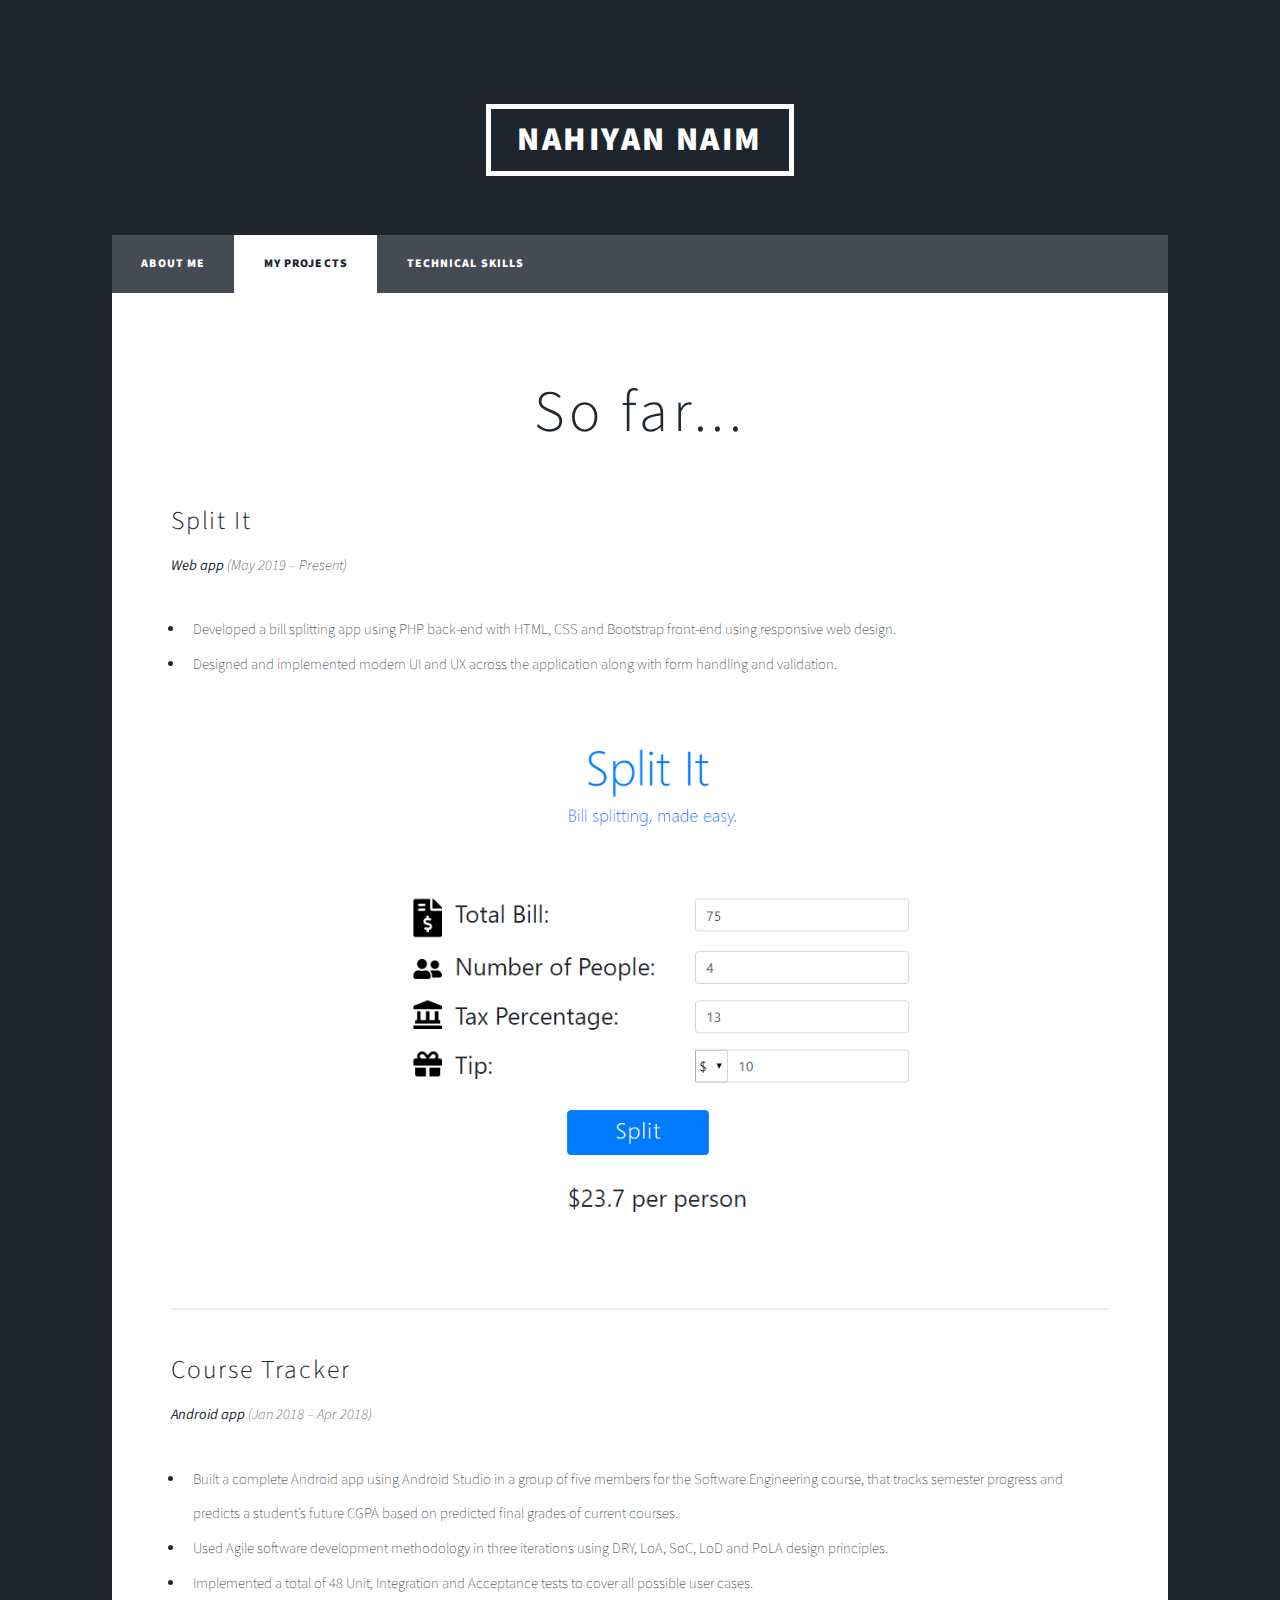
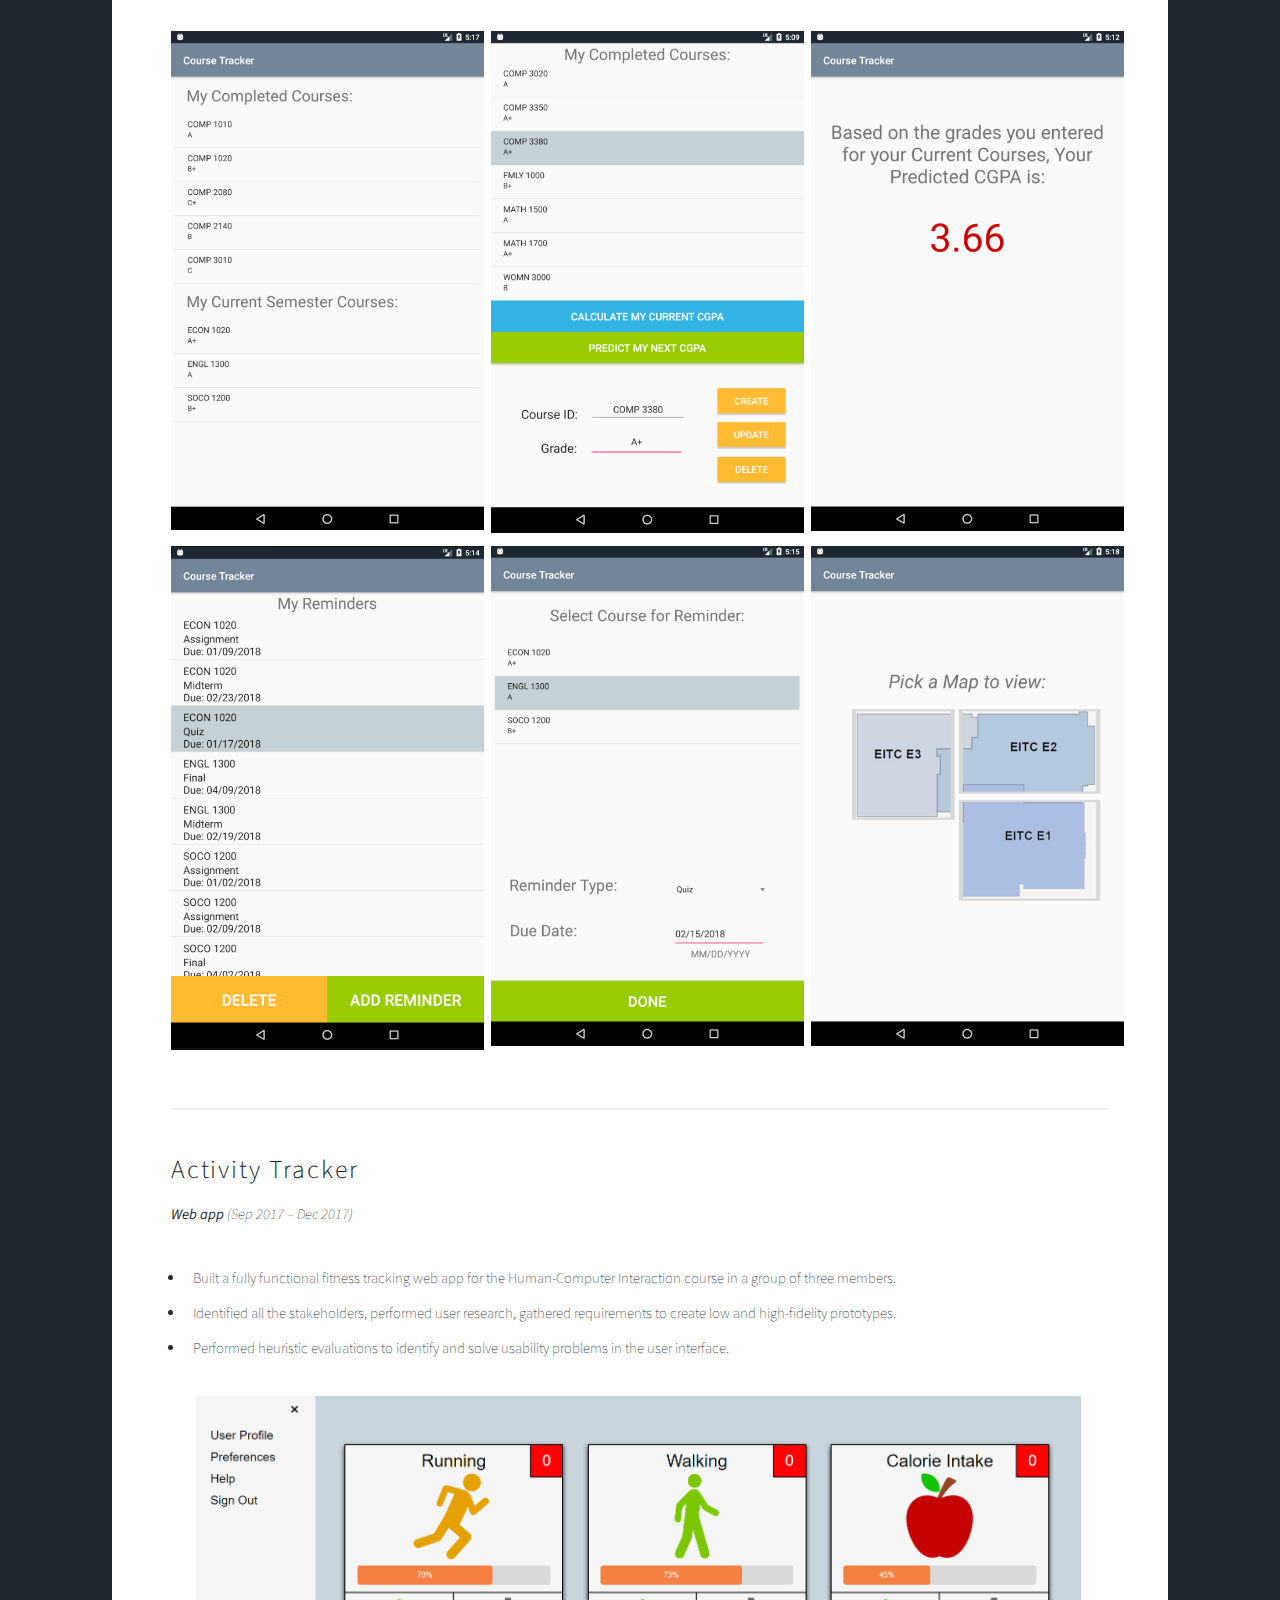
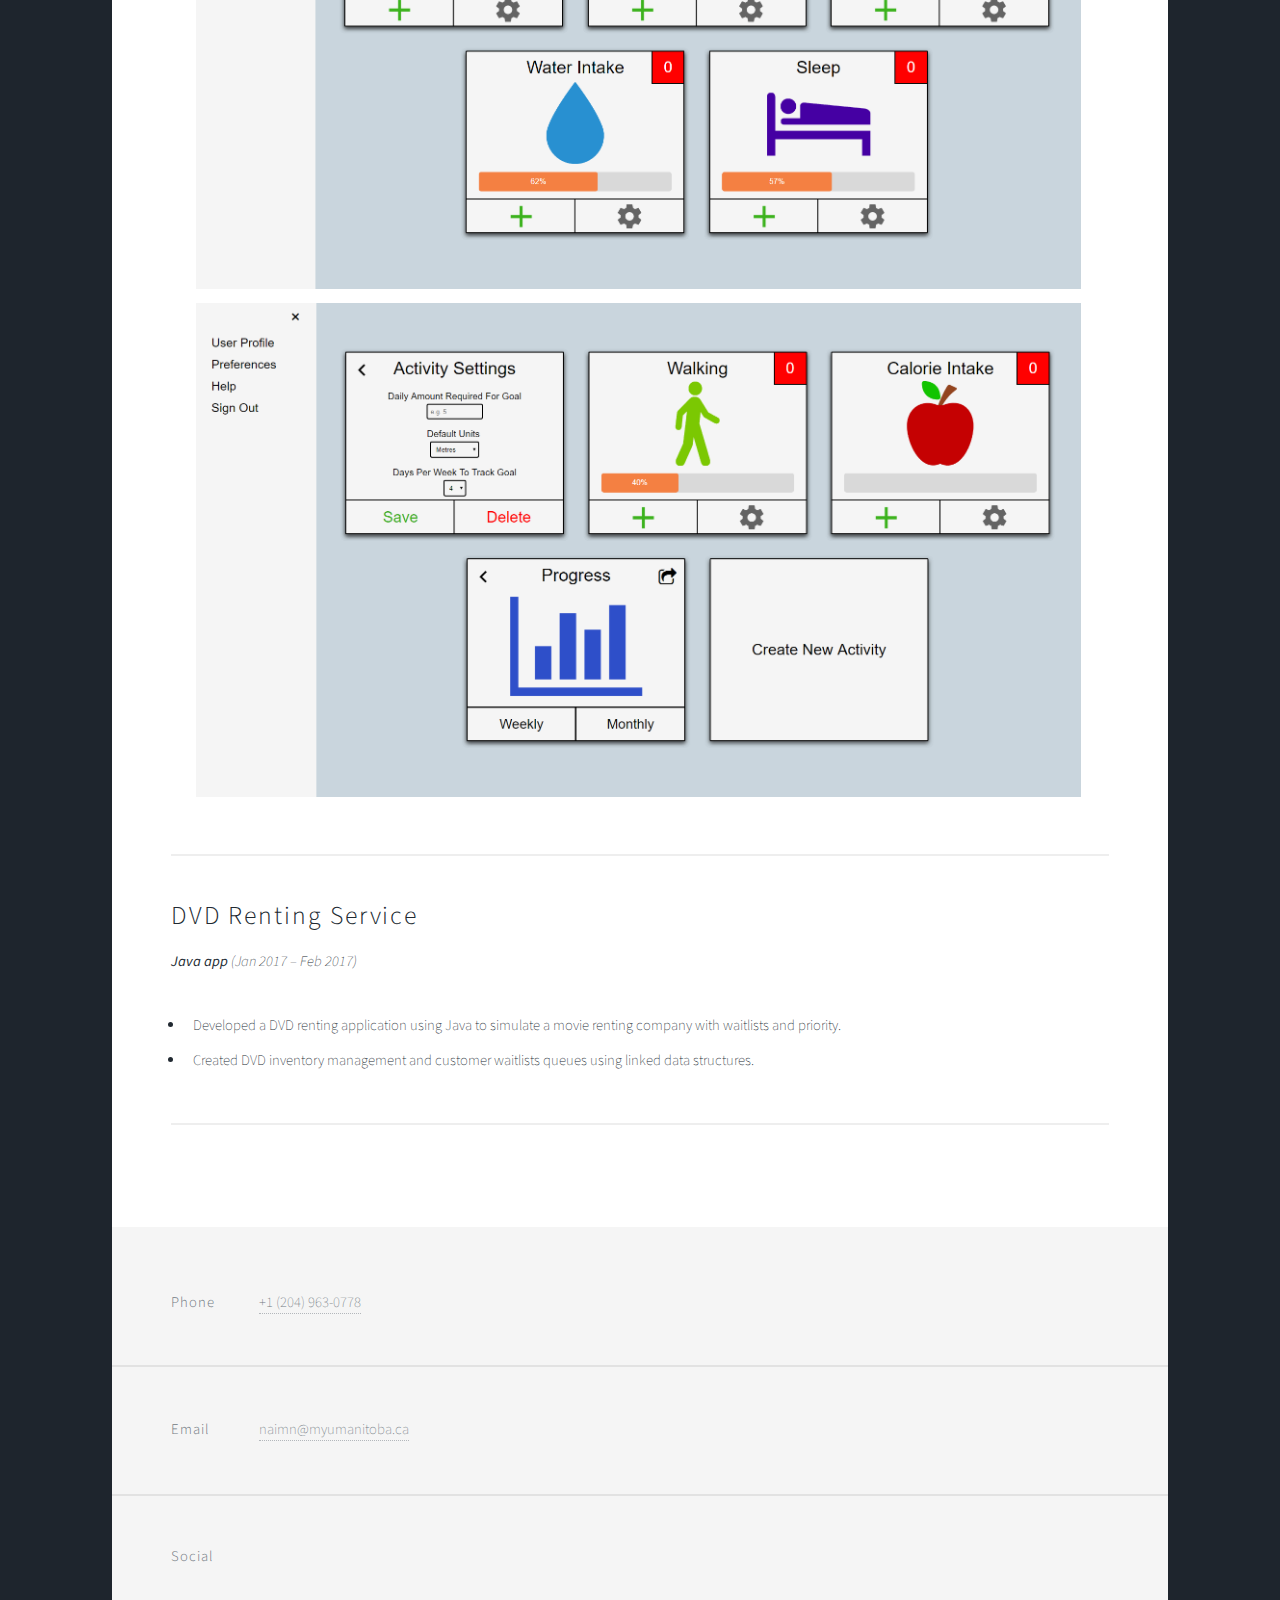
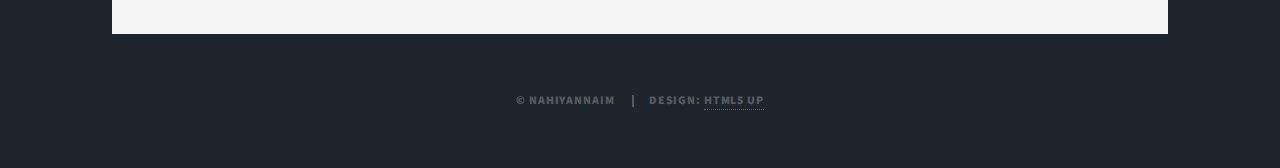
==== commit 5be699cb: "Merge branch 'develop'" ====
--- a/projects.html
+++ b/projects.html
@@ -43,9 +43,7 @@
 						<!-- Post -->
 							<section class="post">
 								<header class="major">
-									
-									<h1> So far... </h1>
-									<p>Some of my collaborations with other talented developers include: </p>
+									<h1> So far... </h1>	
 								</header>
 								
 
@@ -61,6 +59,12 @@
 										<li  style="text-align:left;" > Designed and implemented modern UI and UX across the application along with form handling and validation.  </li>	
 									</ul>												
 								</p>
+
+								<div class="row">
+									<div class="column-split-it">
+										<img class = "split-it-img" src="./images/split-it.PNG" >
+									</div>
+								</div>
 								
 								<hr />
 								
@@ -78,6 +82,30 @@
 											<li  style="text-align:left;" >Implemented a total of 48 Unit, Integration and Acceptance tests to cover all possible user cases.</li>
 									</ul>												
 								</p>
+
+								<div class="row">
+										<div class="column-course-tracker ">
+											<img class = "course-tracker-img" src="./images/course-tracker0.PNG" >
+										</div>
+										<div class="column-course-tracker ">
+											<img class = "course-tracker-img" src="./images/course-tracker1.PNG" >
+										</div>
+										<div class="column-course-tracker ">
+											<img class = "course-tracker-img" src="./images/course-tracker2.PNG" >
+										</div>
+								</div>
+
+								<div class="row">
+										<div class="column-course-tracker ">
+											<img class = "course-tracker-img" src="./images/course-tracker3.PNG" >
+										</div>
+										<div class="column-course-tracker ">
+											<img class = "course-tracker-img" src="./images/course-tracker4.PNG" >
+										</div>
+										<div class="column-course-tracker ">
+											<img class = "course-tracker-img" src="./images/course-tracker5.PNG" >
+										</div>
+								</div>
 								
 								<hr />
 
@@ -96,6 +124,18 @@
 
 								</p>
 								
+								<div class="row">
+									<div class="column-activity-tracker">
+										<img class = "activity-tracker-img" src="./images/activity-tracker.PNG" >
+									</div>
+								</div>
+
+								<div class="row">
+									<div class="column-activity-tracker">
+										<img class = "activity-tracker-img" src="./images/activity-tracker2.PNG" >
+									</div>
+								</div>
+
 								<hr />
 
 
--- a/assets/css/main.css
+++ b/assets/css/main.css
@@ -71,6 +71,53 @@
 	-ms-appearance: none;
 	appearance: none;
 }
+
+
+.column-split-it 
+{
+	float: left;
+	width: 60%;
+	padding: 5px;
+}
+
+.column-course-tracker 
+{
+	float: left;
+	width: 33.33%;
+	padding: 5px;
+}
+
+.column-activity-tracker 
+{
+	float: left;
+	width: 90%;
+	padding: 5px;
+}
+
+.row::after 
+{
+	content: "";
+	clear: both;
+	display: table;
+}
+
+.split-it-img
+{
+	width: 160%;
+	margin-left: 10%;	
+}
+
+.course-tracker-img
+{
+	width: 105%;	
+}
+
+.activity-tracker-img
+{
+	width: 105%;
+	margin-left: 3%;		
+}
+
 
 /* Basic */
 
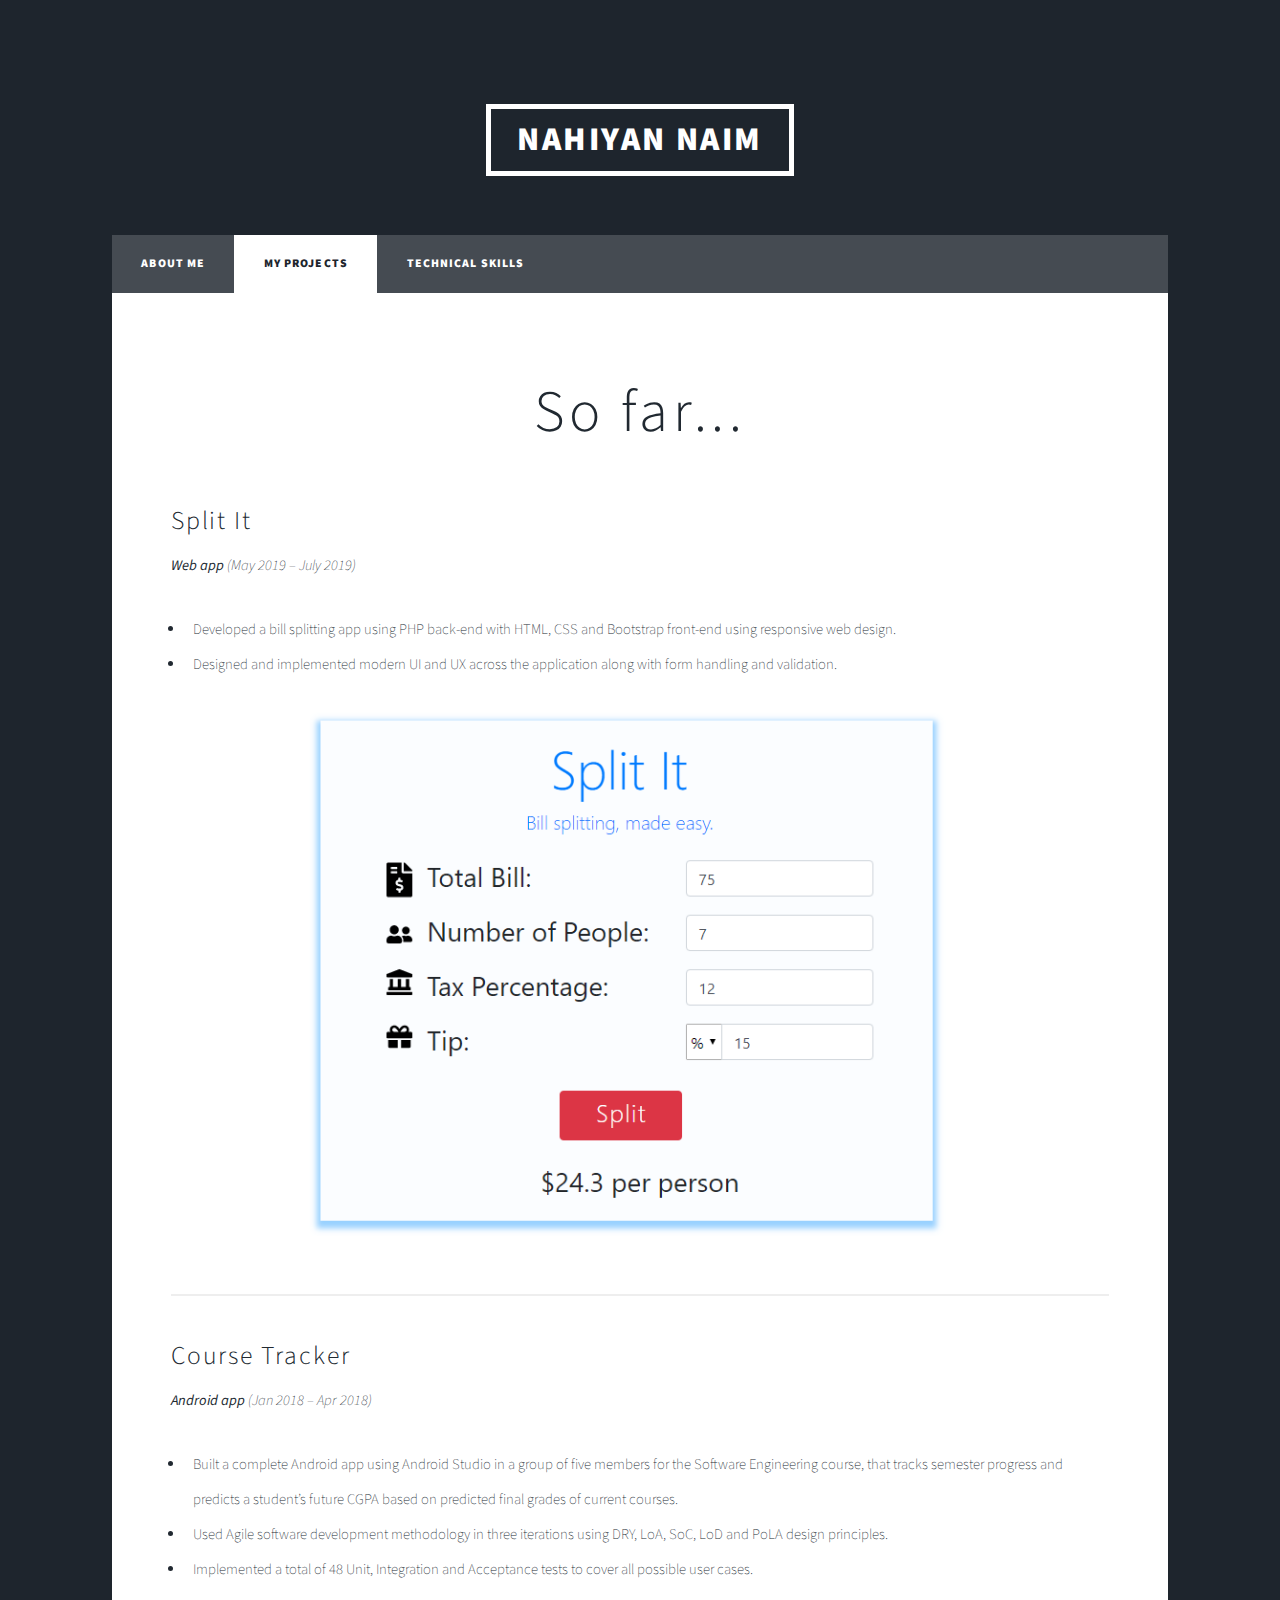
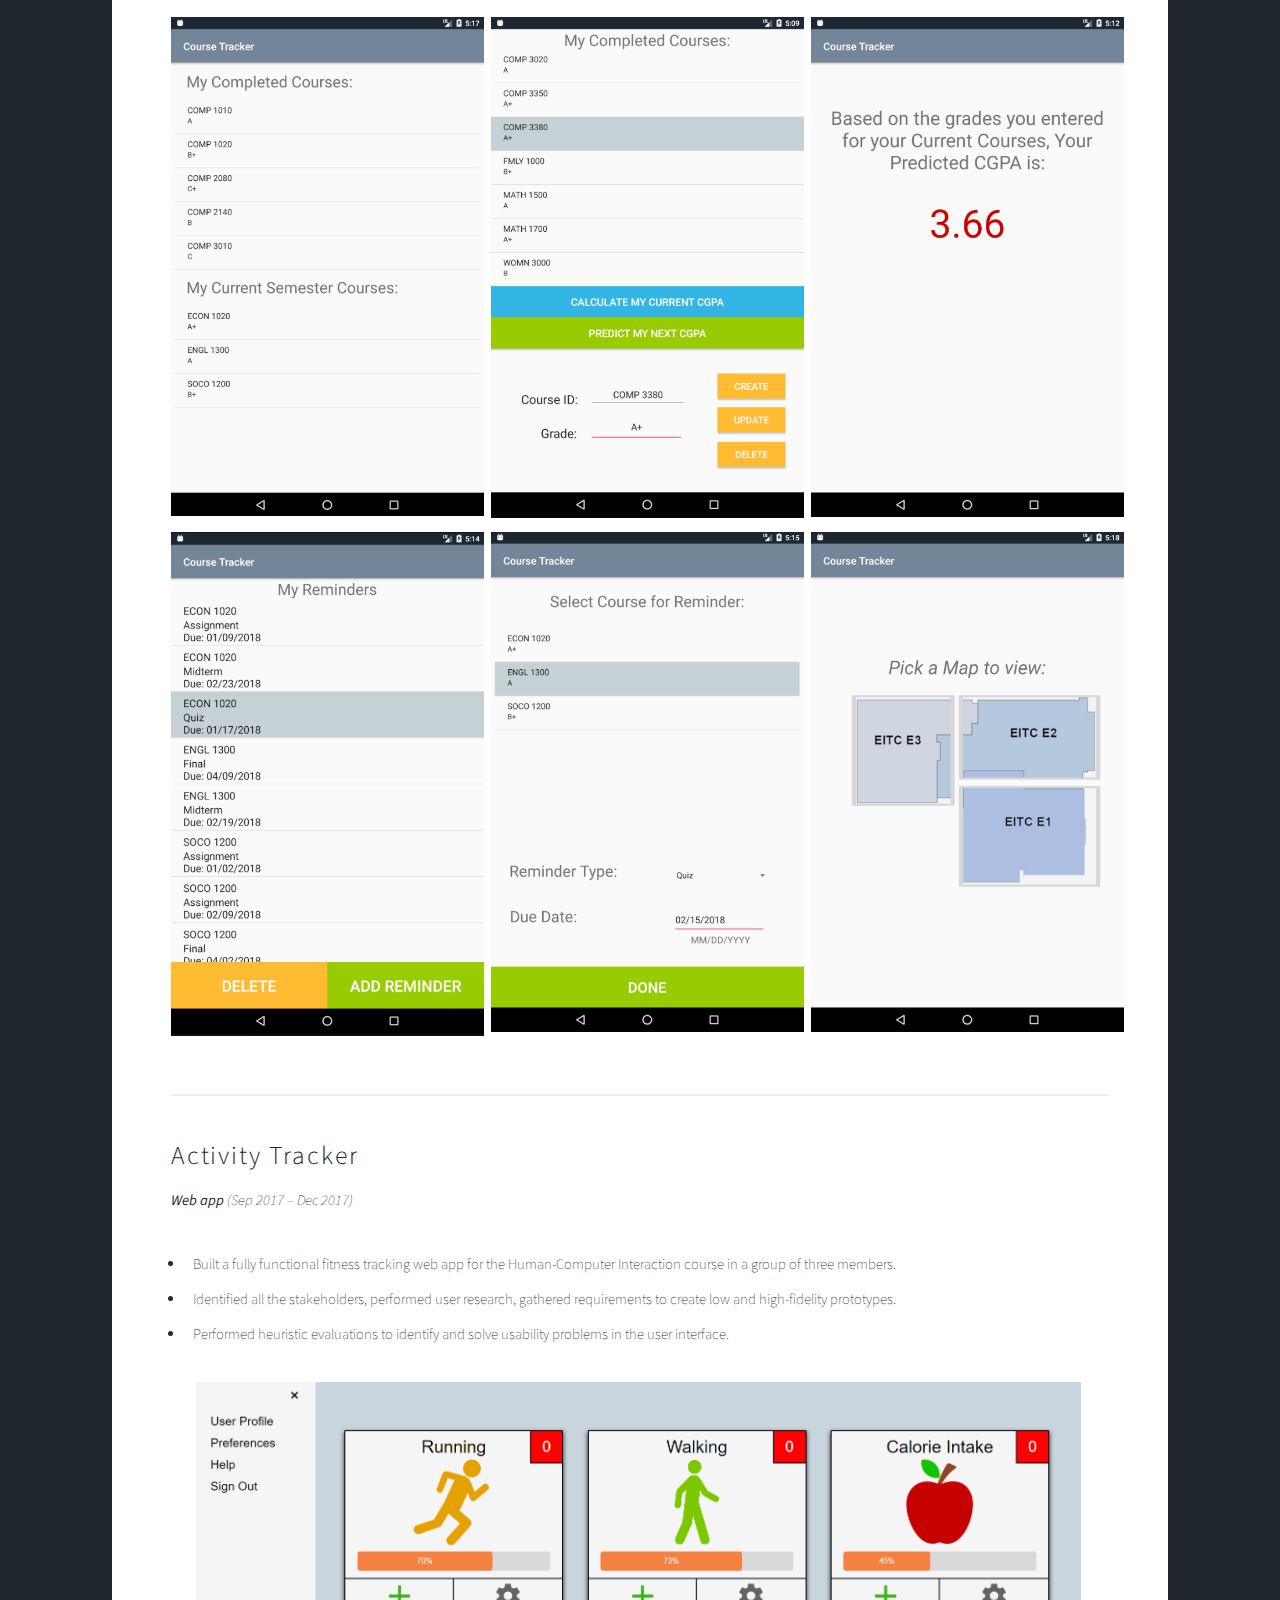
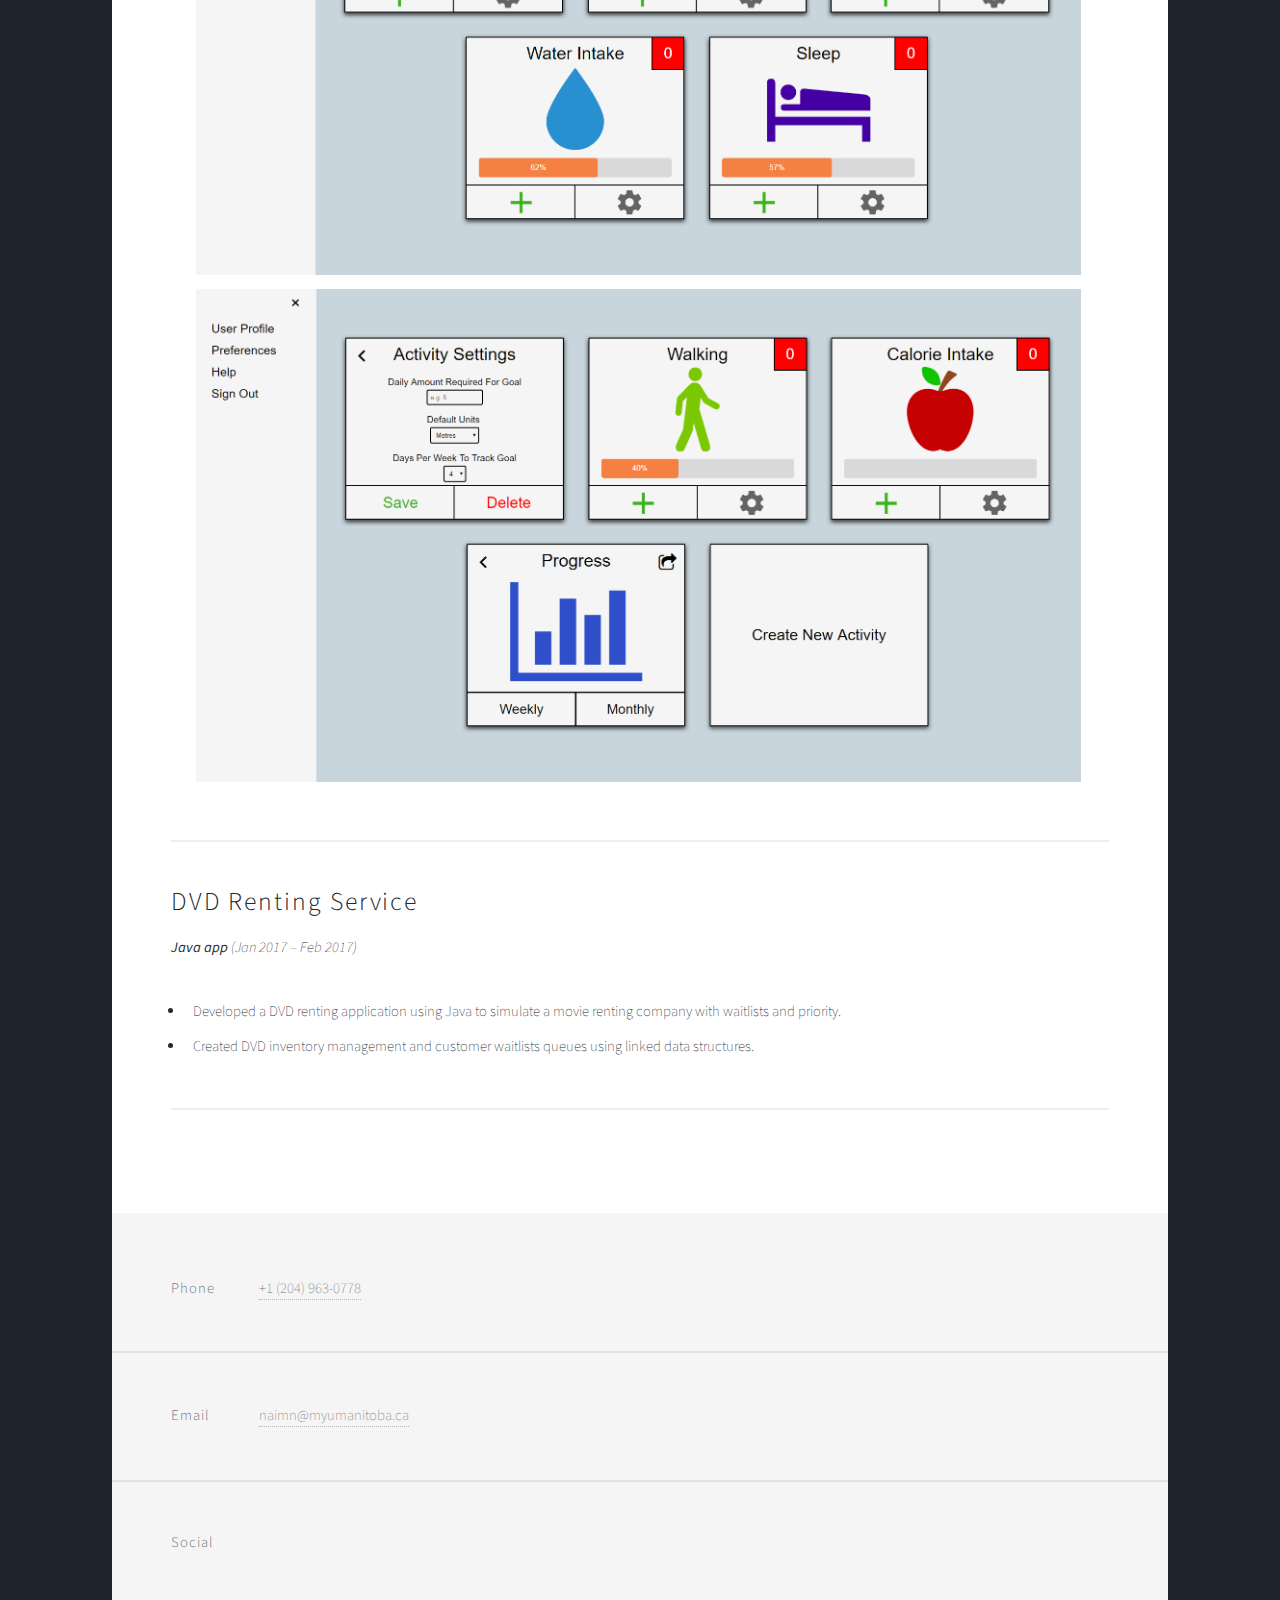
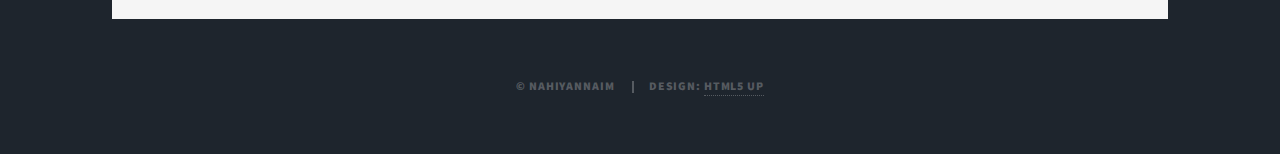
==== commit 0d027451: "Merge branch 'develop'" ====
--- a/projects.html
+++ b/projects.html
@@ -50,7 +50,7 @@
 
 								<header>
 									<h2>Split It</h2>
-									<p><b>Web app</b> (May 2019 – Present)</p>
+									<p><b>Web app</b> (May 2019 – July 2019)</p>
 								</header>
 								
 								<p>
--- a/assets/css/main.css
+++ b/assets/css/main.css
@@ -103,8 +103,8 @@
 
 .split-it-img
 {
-	width: 160%;
-	margin-left: 10%;	
+	width: 115%;
+	margin-left: 25%;	
 }
 
 .course-tracker-img
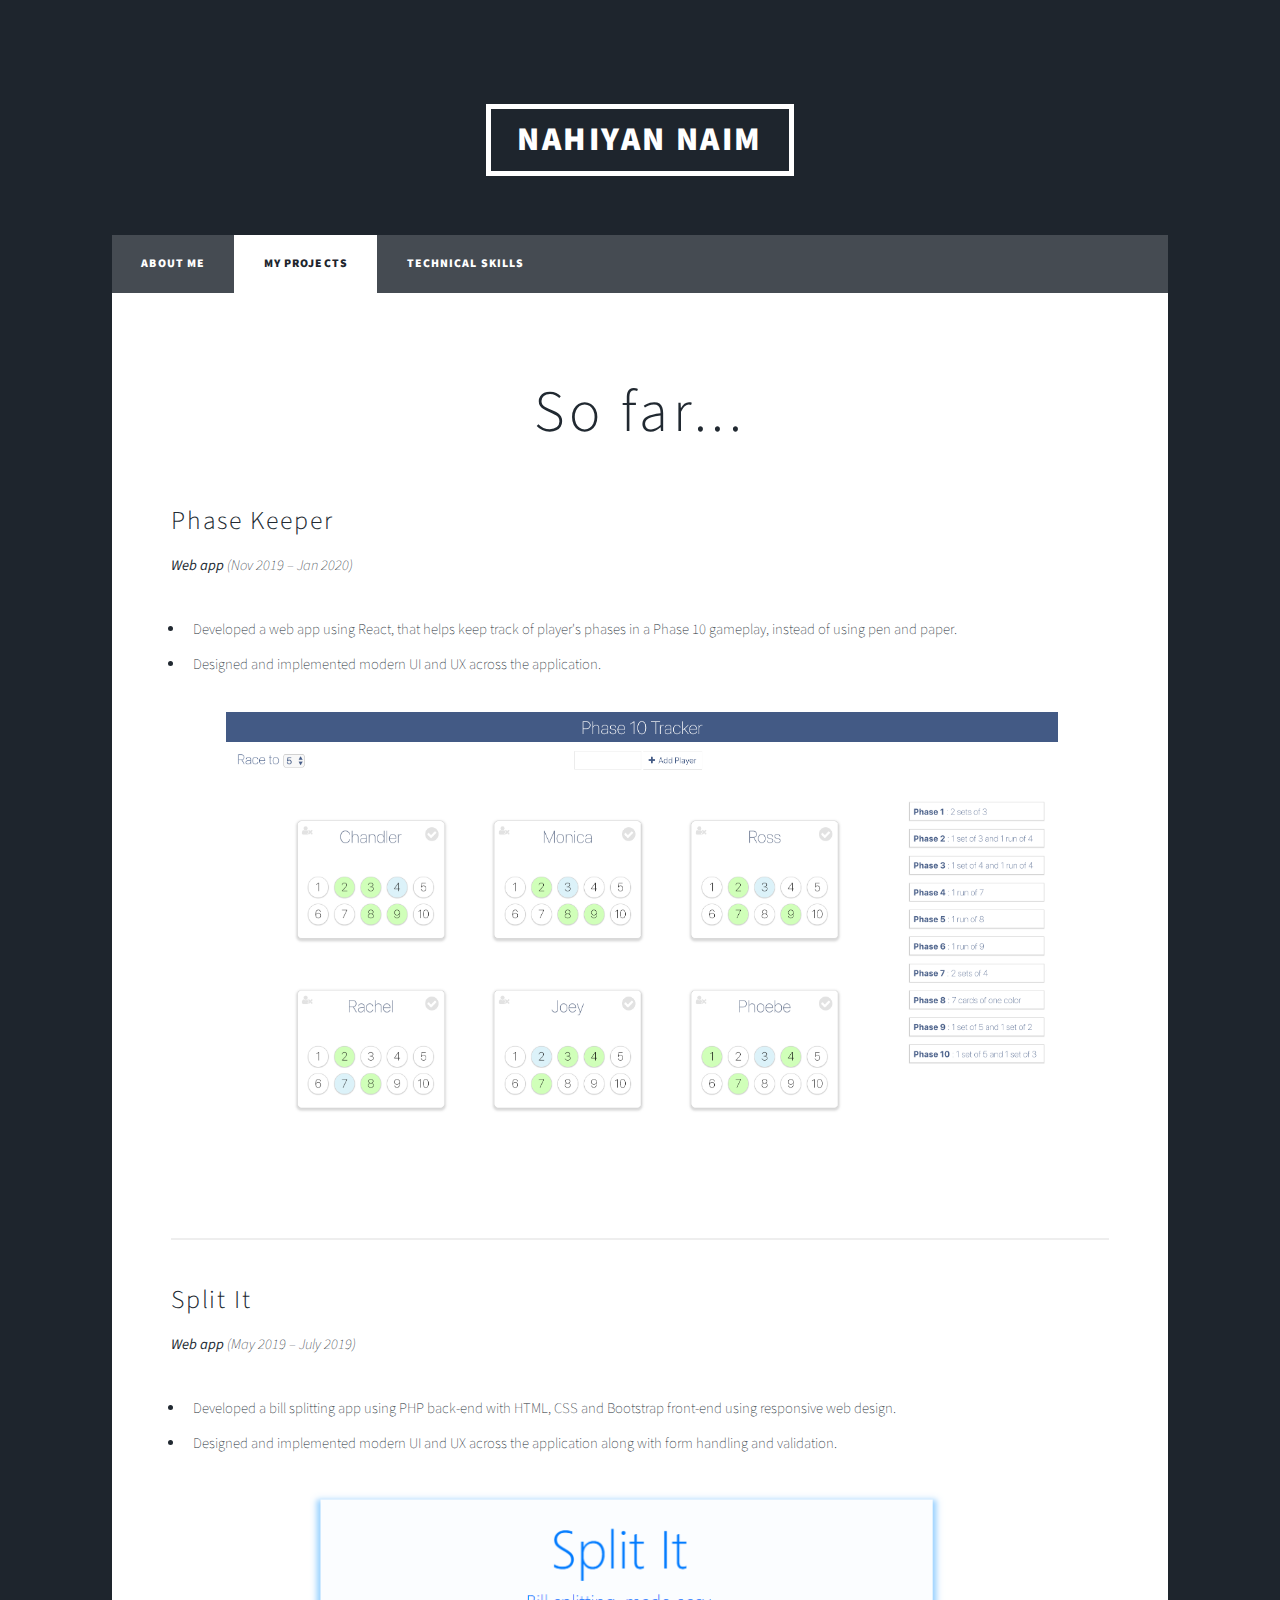
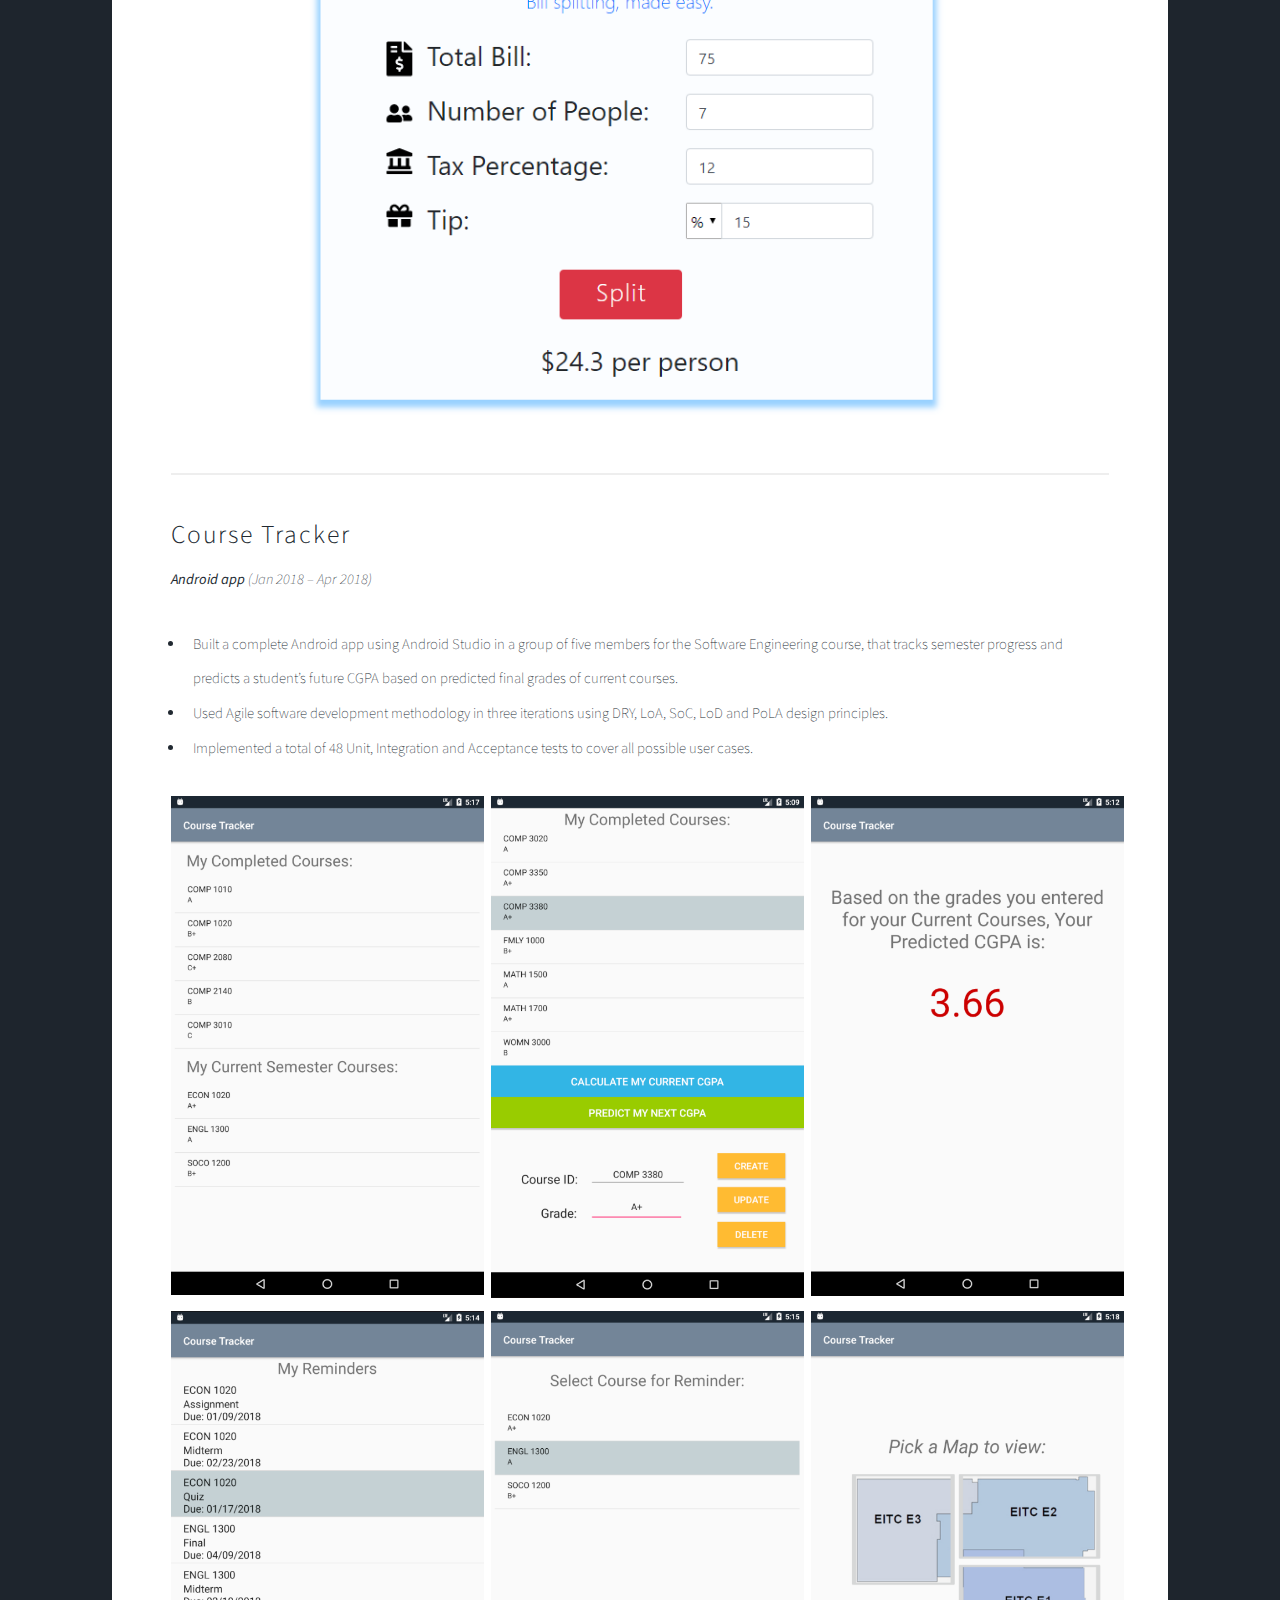
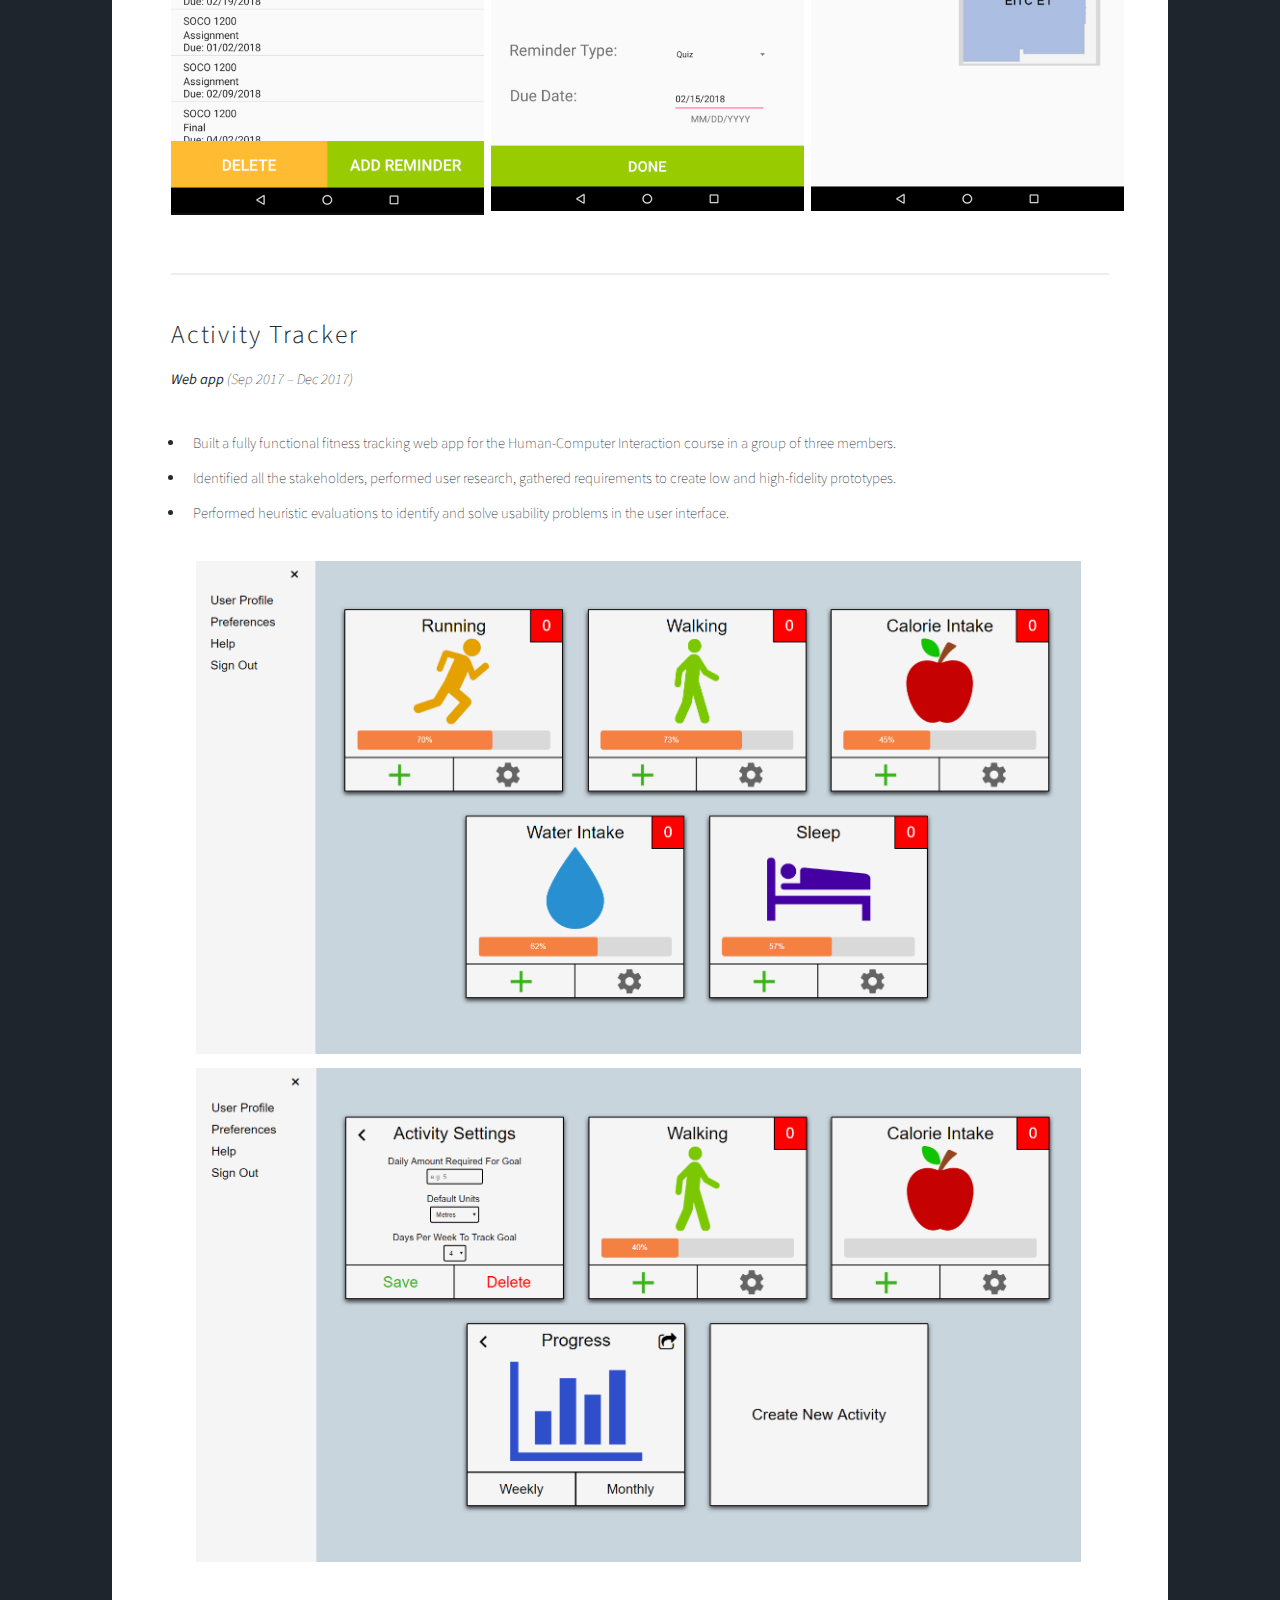
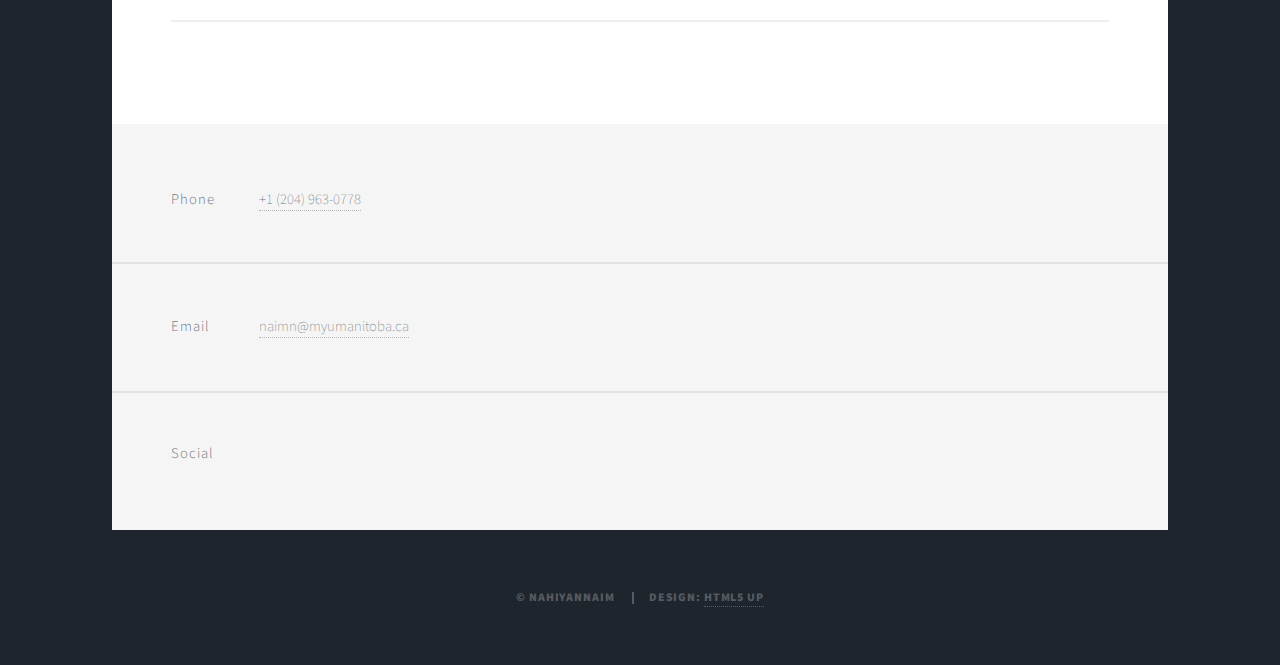
==== commit 2ca0bd0f: "Merge branch 'develop'" ====
--- a/projects.html
+++ b/projects.html
@@ -1,225 +1,292 @@
-<!DOCTYPE HTML>
+<!DOCTYPE html>
 <!--
 	Massively by HTML5 UP
 	html5up.net | @ajlkn
 	Free for personal and commercial use under the CCA 3.0 license (html5up.net/license)
 -->
 <html>
-	<head>
-		<title>Nahiyan Naim</title>
-		<meta charset="utf-8" />
-		<meta name="viewport" content="width=device-width, initial-scale=1, user-scalable=no" />
-		<link rel="stylesheet" href="assets/css/main.css" />
-		<noscript><link rel="stylesheet" href="assets/css/noscript.css" /></noscript>
-	</head>
-	<body class="is-preload">
-
-		<!-- Wrapper -->
-			<div id="wrapper">
-
-				<!-- Header -->
-					<header id="header">
-						<a href="index.html" class="logo">Nahiyan Naim</a>
-					</header>
-
-				<!-- Nav -->
-					<nav id="nav">
-						<ul class="links">
-							<li><a href="index.html">About Me</a></li>
-							<li class="active"><a href="projects.html">My Projects</a></li>
-							<li><a href="skills.html">Technical Skills</a></li>
-						</ul>
-						<ul class="icons">
-								<li><a href="https://www.linkedin.com/in/nahiyannaim" class="icon fa-linkedin"><span class="label">Linkedin</span></a></li>
-								<li><a href="https://www.github.com/nahiyannaim" class="icon fa-github"><span class="label">GitHub</span></a></li>
-								<li><a href="https://www.facebook.com/nahiyannaim" class="icon fa-facebook"><span class="label">Facebook</span></a></li>	
-								<li><a href="https://www.instagram.com/nahiyannaim" class="icon fa-instagram"><span class="label">Instagram</span></a></li>
-						</ul>
-					</nav>
-
-				<!-- Main -->
-					<div id="main">
-
-						<!-- Post -->
-							<section class="post">
-								<header class="major">
-									<h1> So far... </h1>	
-								</header>
-								
-
-
-								<header>
-									<h2>Split It</h2>
-									<p><b>Web app</b> (May 2019 – July 2019)</p>
-								</header>
-								
-								<p>
-									<ul>
-										<li  style="text-align:left;" > Developed a bill splitting app using PHP back-end with HTML, CSS and Bootstrap front-end using responsive web design. </li>
-										<li  style="text-align:left;" > Designed and implemented modern UI and UX across the application along with form handling and validation.  </li>	
-									</ul>												
-								</p>
-
-								<div class="row">
-									<div class="column-split-it">
-										<img class = "split-it-img" src="./images/split-it.PNG" >
-									</div>
-								</div>
-								
-								<hr />
-								
-								
-							
-								<header>
-										<h2>Course Tracker</h2>
-										<p><b>Android app</b> (Jan 2018 – Apr 2018)</p>
-								</header>
-									
-								<p>
-									<ul>
-											<li  style="text-align:left;" >Built a complete Android app using Android Studio in a group of five members for the Software Engineering course, that tracks semester progress and predicts a student’s future CGPA based on predicted final grades of current courses.														</li>
-											<li  style="text-align:left;" >Used Agile software development methodology in three iterations using DRY, LoA, SoC, LoD and PoLA design principles.</li>	
-											<li  style="text-align:left;" >Implemented a total of 48 Unit, Integration and Acceptance tests to cover all possible user cases.</li>
-									</ul>												
-								</p>
-
-								<div class="row">
-										<div class="column-course-tracker ">
-											<img class = "course-tracker-img" src="./images/course-tracker0.PNG" >
-										</div>
-										<div class="column-course-tracker ">
-											<img class = "course-tracker-img" src="./images/course-tracker1.PNG" >
-										</div>
-										<div class="column-course-tracker ">
-											<img class = "course-tracker-img" src="./images/course-tracker2.PNG" >
-										</div>
-								</div>
-
-								<div class="row">
-										<div class="column-course-tracker ">
-											<img class = "course-tracker-img" src="./images/course-tracker3.PNG" >
-										</div>
-										<div class="column-course-tracker ">
-											<img class = "course-tracker-img" src="./images/course-tracker4.PNG" >
-										</div>
-										<div class="column-course-tracker ">
-											<img class = "course-tracker-img" src="./images/course-tracker5.PNG" >
-										</div>
-								</div>
-								
-								<hr />
-
-
-								<header>
-										<h2>Activity Tracker </h2>
-										<p><b>Web app</b> (Sep 2017 – Dec 2017)</p>
-								</header>
-									
-								<p>
-									<ul>
-											<li  style="text-align:left;" > Built a fully functional fitness tracking web app for the Human-Computer Interaction course in a group of three members.	</li>
-											<li  style="text-align:left;" >Identified all the stakeholders, performed user research, gathered requirements to create low and high-fidelity prototypes.</li>	
-											<li  style="text-align:left;" >Performed heuristic evaluations to identify and solve usability problems in the user interface.</li>
-									</ul>
-
-								</p>
-								
-								<div class="row">
-									<div class="column-activity-tracker">
-										<img class = "activity-tracker-img" src="./images/activity-tracker.PNG" >
-									</div>
-								</div>
-
-								<div class="row">
-									<div class="column-activity-tracker">
-										<img class = "activity-tracker-img" src="./images/activity-tracker2.PNG" >
-									</div>
-								</div>
-
-								<hr />
-
-
-								<header>
-										<h2>DVD Renting Service </h2>
-										<p> <b>Java app</b> (Jan 2017 – Feb 2017)</p>
-								</header>
-									
-								<p>
-									<ul>
-											<li  style="text-align:left;" > Developed a DVD renting application using Java to simulate a movie renting company with waitlists and priority. </li>	
-											<li  style="text-align:left;" > Created DVD inventory management and customer waitlists queues using linked data structures.</li>
-									</ul>		
-								</p>
-									
-								<hr />
-
-
-
-							
-							</section>
-
-					</div>
-
-				<!-- Footer -->
-				<footer id="footer">
-						
-						<section class="split contact">
-							<section>
-								<h3>Phone</h3>
-								<p><a href="#">+1 (204) 963-0778</a></p>
-							</section>
-							<section>
-								<h3>Email</h3>
-								<p><a href="#">naimn@myumanitoba.ca</a></p>
-							</section>
-							<section>
-								<h3>Social</h3>
-								<ul class="icons alt">
-									
-									<li><a href="https://www.linkedin.com/in/nahiyannaim" class="icon alt fa-linkedin"><span class="label">Linkedin</span></a></li>
-									<li><a href="https://www.github.com/nahiyannaim" class="icon alt fa-github"><span class="label">GitHub</span></a></li>
-									<li><a href="https://www.facebook.com/nahiyannaim" class="icon alt fa-facebook"><span class="label">Facebook</span></a></li>
-									<li><a href="https://www.instagram.com/nahiyannaim" class="icon alt fa-instagram"><span class="label">Instagram</span></a></li>
-										
-								</ul>
-							</section>
-						</section>
-					</footer>
-
-				<!-- Copyright -->
-					<div id="copyright">
-						<ul>
-							
-							<li>&copy; nahiyannaim </li>
-							
-							<li>Design: <a href="https://html5up.net">HTML5 UP</a> </li>
-						
-							
-
-						</ul>
-
-						
-
-					</div>
-
-
-					
-
-
-
-
-
-
-			</div>
-
-		<!-- Scripts -->
-			<script src="assets/js/jquery.min.js"></script>
-			<script src="assets/js/jquery.scrollex.min.js"></script>
-			<script src="assets/js/jquery.scrolly.min.js"></script>
-			<script src="assets/js/browser.min.js"></script>
-			<script src="assets/js/breakpoints.min.js"></script>
-			<script src="assets/js/util.js"></script>
-			<script src="assets/js/main.js"></script>
-
-	</body>
-</html>+  <head>
+    <title>Nahiyan Naim</title>
+    <meta charset="utf-8" />
+    <meta
+      name="viewport"
+      content="width=device-width, initial-scale=1, user-scalable=no"
+    />
+    <link rel="stylesheet" href="assets/css/main.css" />
+    <noscript><link rel="stylesheet" href="assets/css/noscript.css"/></noscript>
+  </head>
+  <body class="is-preload">
+    <!-- Wrapper -->
+    <div id="wrapper">
+      <!-- Header -->
+      <header id="header">
+        <a href="index.html" class="logo">Nahiyan Naim</a>
+      </header>
+
+      <!-- Nav -->
+      <nav id="nav">
+        <ul class="links">
+          <li><a href="index.html">About Me</a></li>
+          <li class="active"><a href="projects.html">My Projects</a></li>
+          <li><a href="skills.html">Technical Skills</a></li>
+        </ul>
+        <ul class="icons">
+          <li>
+            <a
+              href="https://www.linkedin.com/in/nahiyannaim"
+              class="icon fa-linkedin"
+              ><span class="label">Linkedin</span></a
+            >
+          </li>
+          <li>
+            <a href="https://www.github.com/nahiyannaim" class="icon fa-github"
+              ><span class="label">GitHub</span></a
+            >
+          </li>
+          <li>
+            <a
+              href="https://www.facebook.com/nahiyannaim"
+              class="icon fa-facebook"
+              ><span class="label">Facebook</span></a
+            >
+          </li>
+          <li>
+            <a
+              href="https://www.instagram.com/nahiyannaim"
+              class="icon fa-instagram"
+              ><span class="label">Instagram</span></a
+            >
+          </li>
+        </ul>
+      </nav>
+
+      <!-- Main -->
+      <div id="main">
+        <!-- Post -->
+        <section class="post">
+          <header class="major">
+            <h1>So far...</h1>
+          </header>
+
+          <header>
+            <h2>Phase Keeper</h2>
+            <p><b>Web app</b> (Nov 2019 – Jan 2020)</p>
+          </header>
+
+          <ul>
+            <li style="text-align:left;">
+              Developed a web app using React, that helps keep track of player's
+              phases in a Phase 10 gameplay, instead of using pen and paper.
+            </li>
+            <li style="text-align:left;">
+              Designed and implemented modern UI and UX across the application.
+            </li>
+          </ul>
+
+          <div class="row">
+            <div class="column-phase-keeper">
+              <img class="phase-keeper-img" src="./images/phase-keeper.PNG" />
+            </div>
+          </div>
+
+          <hr />
+
+          <header>
+            <h2>Split It</h2>
+            <p><b>Web app</b> (May 2019 – July 2019)</p>
+          </header>
+
+          <ul>
+            <li style="text-align:left;">
+              Developed a bill splitting app using PHP back-end with HTML, CSS
+              and Bootstrap front-end using responsive web design.
+            </li>
+            <li style="text-align:left;">
+              Designed and implemented modern UI and UX across the application
+              along with form handling and validation.
+            </li>
+          </ul>
+
+          <div class="row">
+            <div class="column-split-it">
+              <img class="split-it-img" src="./images/split-it.PNG" />
+            </div>
+          </div>
+
+          <hr />
+
+          <header>
+            <h2>Course Tracker</h2>
+            <p><b>Android app</b> (Jan 2018 – Apr 2018)</p>
+          </header>
+
+          <ul>
+            <li style="text-align:left;">
+              Built a complete Android app using Android Studio in a group of
+              five members for the Software Engineering course, that tracks
+              semester progress and predicts a student’s future CGPA based on
+              predicted final grades of current courses.
+            </li>
+            <li style="text-align:left;">
+              Used Agile software development methodology in three iterations
+              using DRY, LoA, SoC, LoD and PoLA design principles.
+            </li>
+            <li style="text-align:left;">
+              Implemented a total of 48 Unit, Integration and Acceptance tests
+              to cover all possible user cases.
+            </li>
+          </ul>
+
+          <div class="row">
+            <div class="column-course-tracker ">
+              <img
+                class="course-tracker-img"
+                src="./images/course-tracker0.PNG"
+              />
+            </div>
+            <div class="column-course-tracker ">
+              <img
+                class="course-tracker-img"
+                src="./images/course-tracker1.PNG"
+              />
+            </div>
+            <div class="column-course-tracker ">
+              <img
+                class="course-tracker-img"
+                src="./images/course-tracker2.PNG"
+              />
+            </div>
+          </div>
+
+          <div class="row">
+            <div class="column-course-tracker ">
+              <img
+                class="course-tracker-img"
+                src="./images/course-tracker3.PNG"
+              />
+            </div>
+            <div class="column-course-tracker ">
+              <img
+                class="course-tracker-img"
+                src="./images/course-tracker4.PNG"
+              />
+            </div>
+            <div class="column-course-tracker ">
+              <img
+                class="course-tracker-img"
+                src="./images/course-tracker5.PNG"
+              />
+            </div>
+          </div>
+
+          <hr />
+
+          <header>
+            <h2>Activity Tracker</h2>
+            <p><b>Web app</b> (Sep 2017 – Dec 2017)</p>
+          </header>
+
+          <ul>
+            <li style="text-align:left;">
+              Built a fully functional fitness tracking web app for the
+              Human-Computer Interaction course in a group of three members.
+            </li>
+            <li style="text-align:left;">
+              Identified all the stakeholders, performed user research, gathered
+              requirements to create low and high-fidelity prototypes.
+            </li>
+            <li style="text-align:left;">
+              Performed heuristic evaluations to identify and solve usability
+              problems in the user interface.
+            </li>
+          </ul>
+
+          <div class="row">
+            <div class="column-activity-tracker">
+              <img
+                class="activity-tracker-img"
+                src="./images/activity-tracker.PNG"
+              />
+            </div>
+          </div>
+
+          <div class="row">
+            <div class="column-activity-tracker">
+              <img
+                class="activity-tracker-img"
+                src="./images/activity-tracker2.PNG"
+              />
+            </div>
+          </div>
+
+          <hr />
+        </section>
+      </div>
+
+      <!-- Footer -->
+      <footer id="footer">
+        <section class="split contact">
+          <section>
+            <h3>Phone</h3>
+            <p><a href="#">+1 (204) 963-0778</a></p>
+          </section>
+          <section>
+            <h3>Email</h3>
+            <p><a href="#">naimn@myumanitoba.ca</a></p>
+          </section>
+          <section>
+            <h3>Social</h3>
+            <ul class="icons alt">
+              <li>
+                <a
+                  href="https://www.linkedin.com/in/nahiyannaim"
+                  class="icon alt fa-linkedin"
+                  ><span class="label">Linkedin</span></a
+                >
+              </li>
+              <li>
+                <a
+                  href="https://www.github.com/nahiyannaim"
+                  class="icon alt fa-github"
+                  ><span class="label">GitHub</span></a
+                >
+              </li>
+              <li>
+                <a
+                  href="https://www.facebook.com/nahiyannaim"
+                  class="icon alt fa-facebook"
+                  ><span class="label">Facebook</span></a
+                >
+              </li>
+              <li>
+                <a
+                  href="https://www.instagram.com/nahiyannaim"
+                  class="icon alt fa-instagram"
+                  ><span class="label">Instagram</span></a
+                >
+              </li>
+            </ul>
+          </section>
+        </section>
+      </footer>
+
+      <!-- Copyright -->
+      <div id="copyright">
+        <ul>
+          <li>&copy; nahiyannaim</li>
+
+          <li>Design: <a href="https://html5up.net">HTML5 UP</a></li>
+        </ul>
+      </div>
+    </div>
+
+    <!-- Scripts -->
+    <script src="assets/js/jquery.min.js"></script>
+    <script src="assets/js/jquery.scrollex.min.js"></script>
+    <script src="assets/js/jquery.scrolly.min.js"></script>
+    <script src="assets/js/browser.min.js"></script>
+    <script src="assets/js/breakpoints.min.js"></script>
+    <script src="assets/js/util.js"></script>
+    <script src="assets/js/main.js"></script>
+  </body>
+</html>
--- a/assets/css/main.css
+++ b/assets/css/main.css
@@ -80,6 +80,13 @@
 	padding: 5px;
 }
 
+.column-phase-keeper 
+{
+	float: left;
+	width: 60%;
+	padding: 5px;
+}
+
 .column-course-tracker 
 {
 	float: left;
@@ -99,6 +106,13 @@
 	content: "";
 	clear: both;
 	display: table;
+}
+
+.phase-keeper-img
+{
+	width: 150%;
+	height: 100%;
+	margin-left: 10%;	
 }
 
 .split-it-img
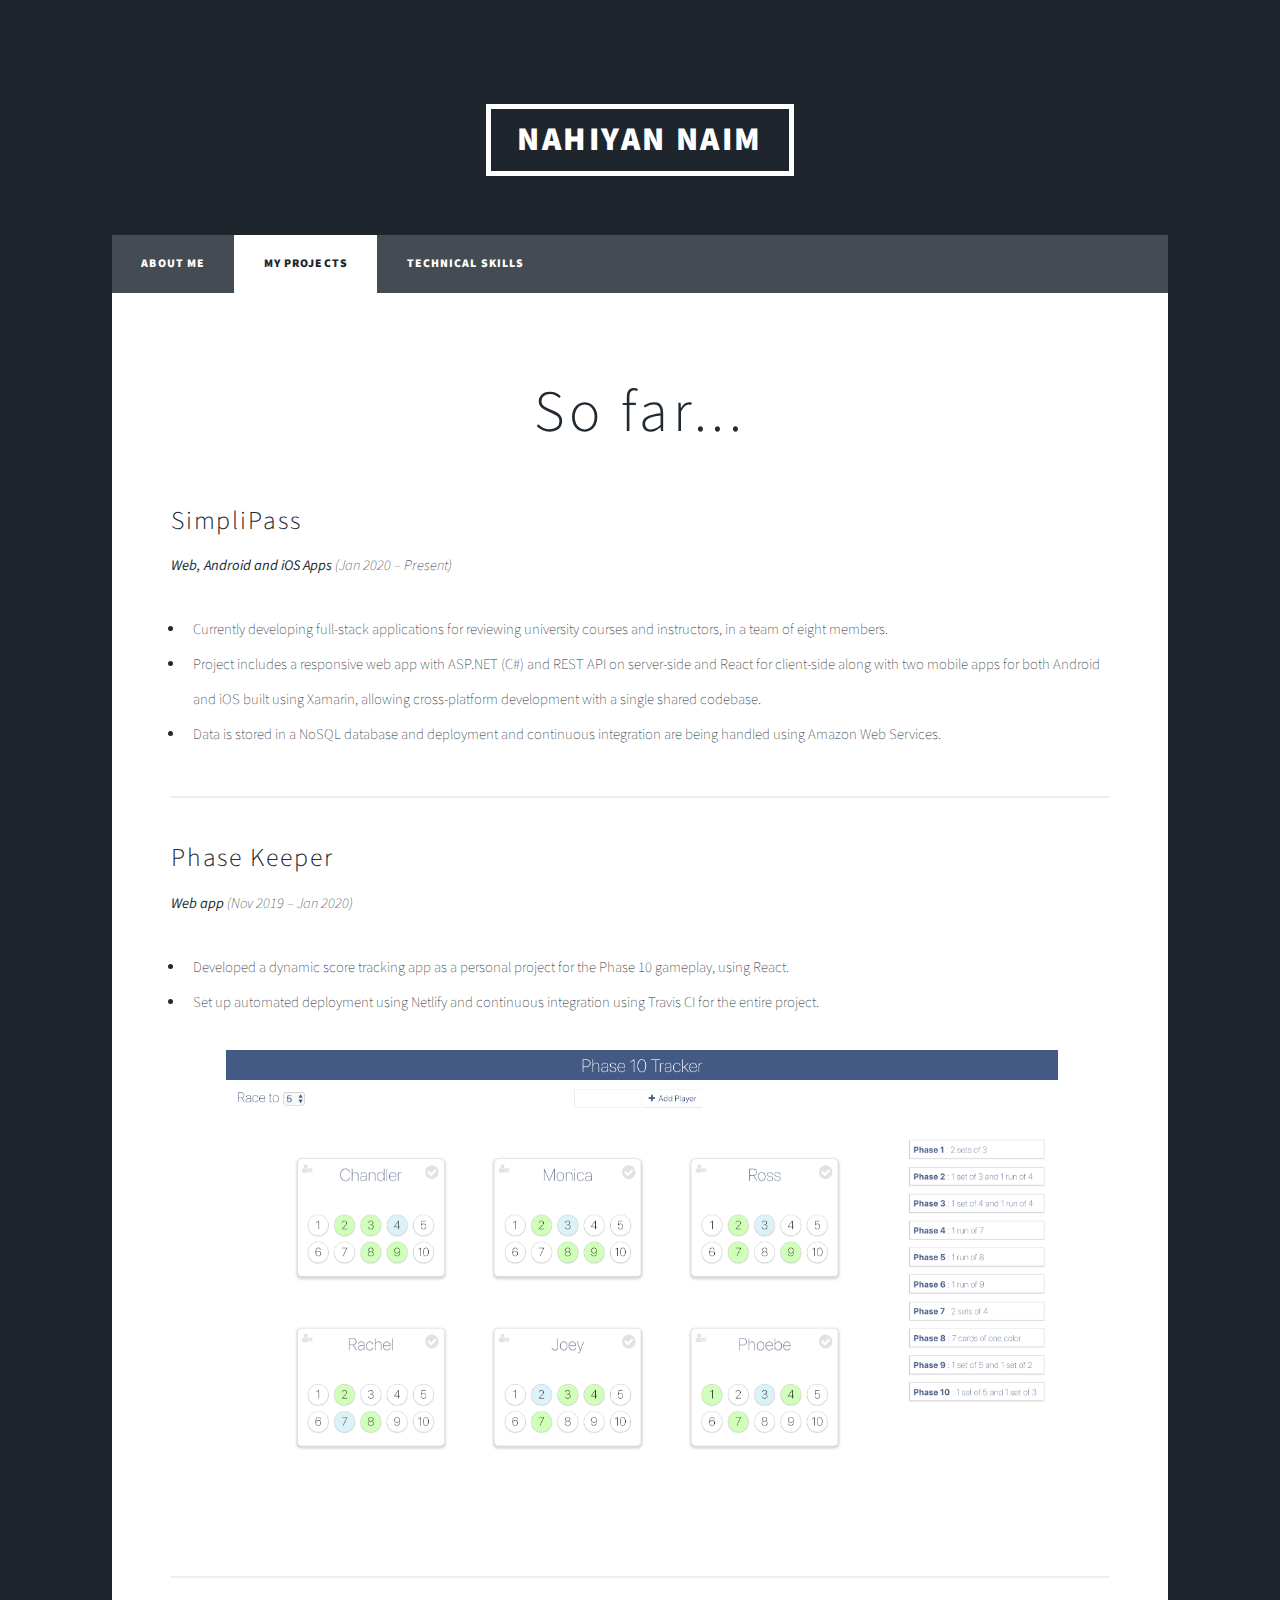
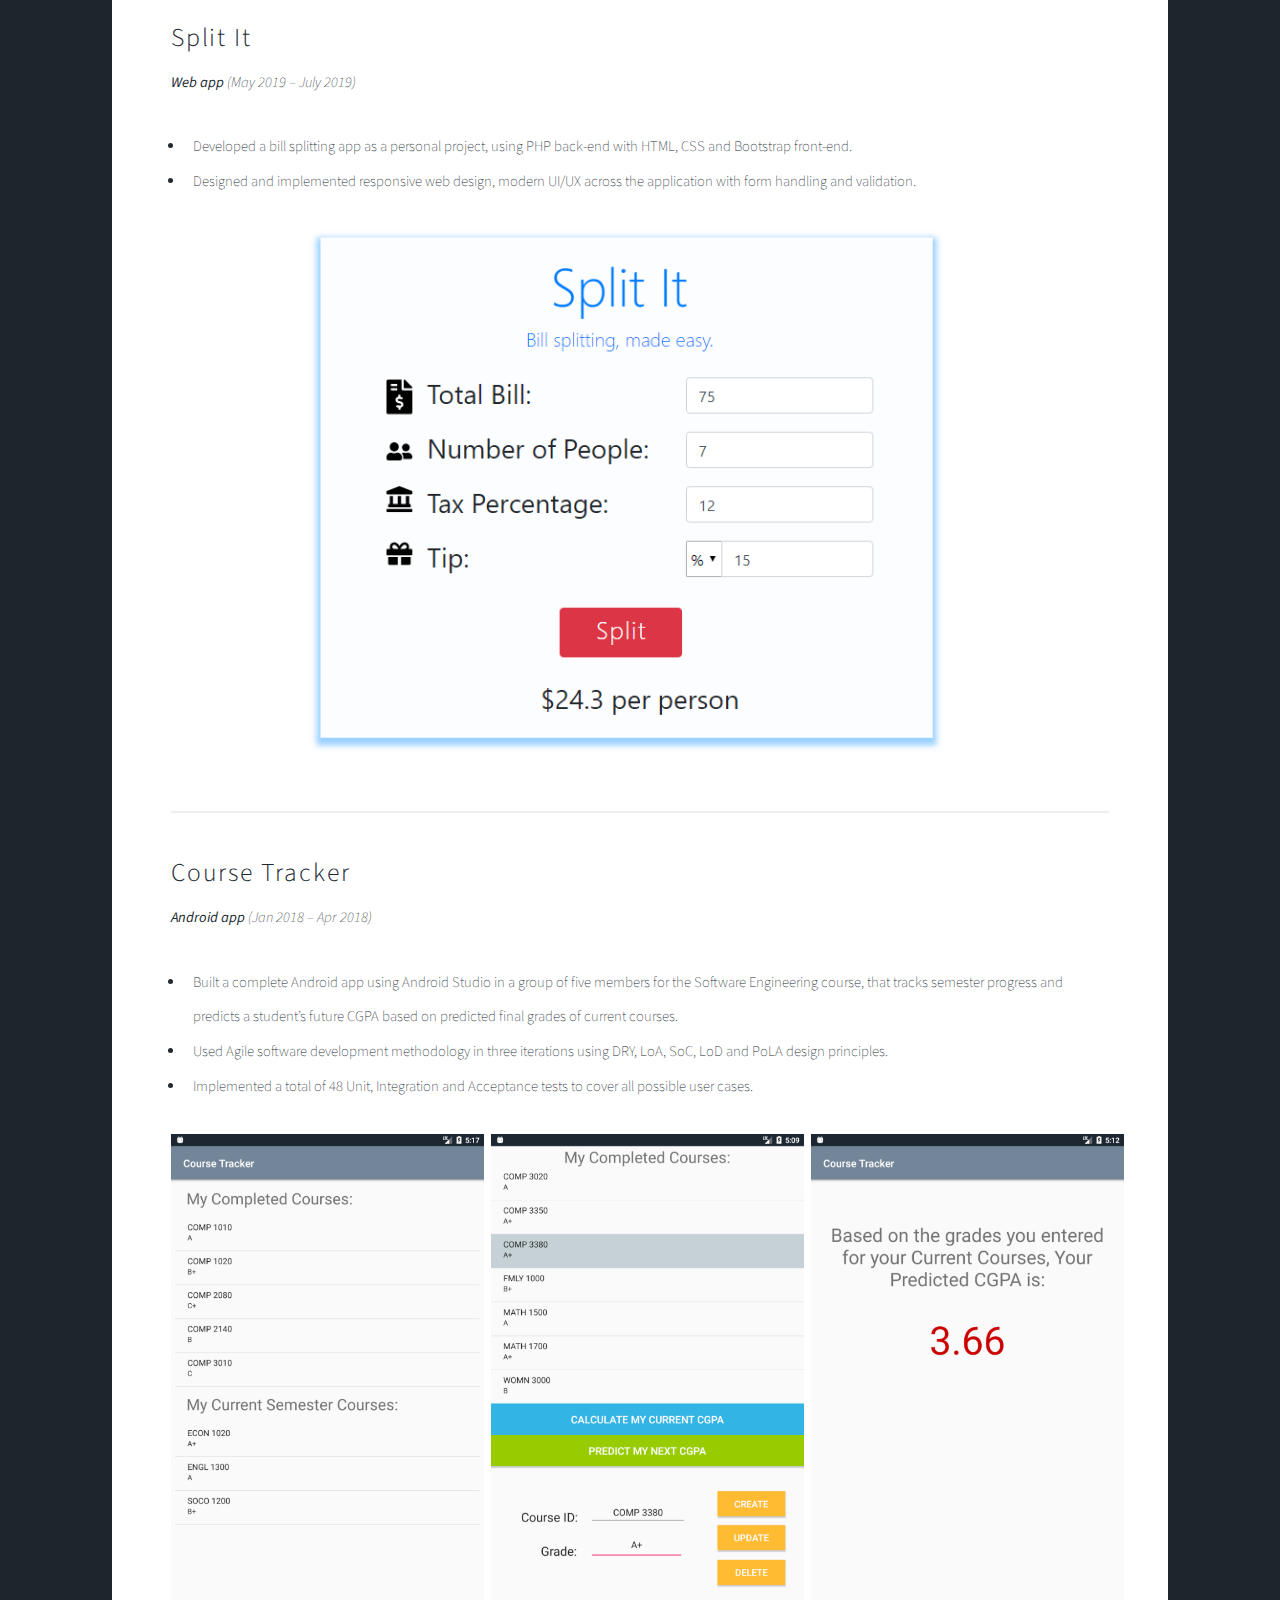
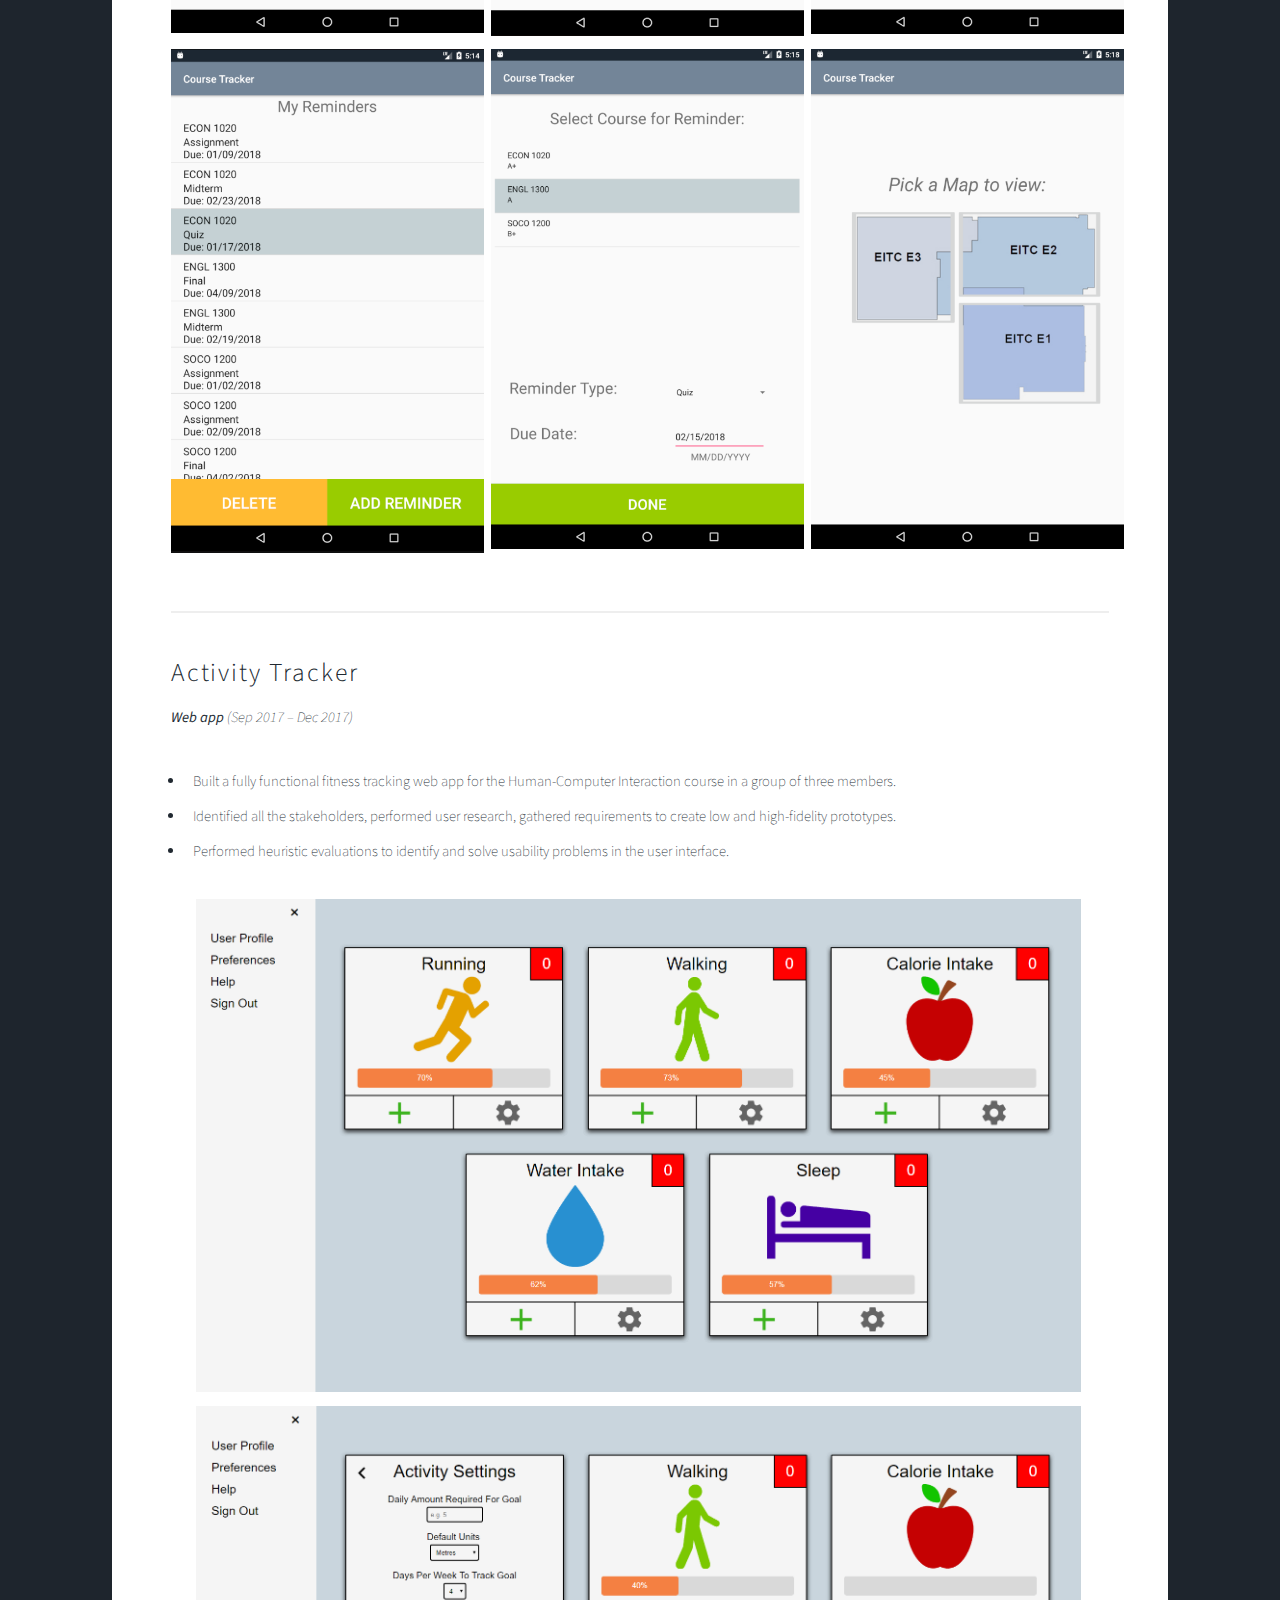
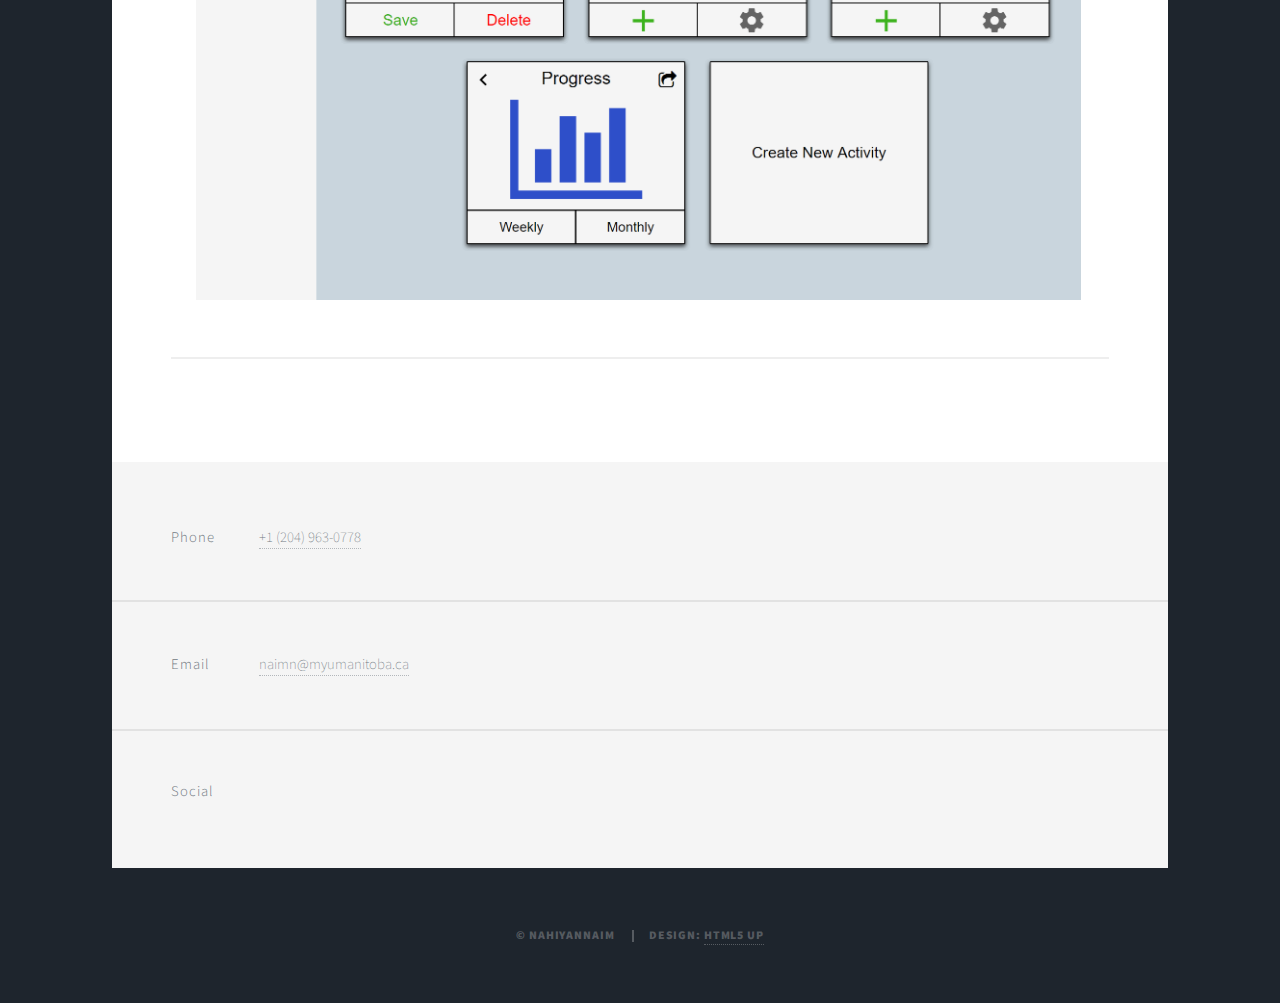
==== commit 4a21e711: "Updates" ====
--- a/projects.html
+++ b/projects.html
@@ -69,17 +69,42 @@
           </header>
 
           <header>
+            <h2>SimpliPass</h2>
+            <p><b>Web, Android and iOS Apps </b> (Jan 2020 – Present)</p>
+          </header>
+
+          <ul>
+            <li style="text-align:left;">
+              Currently developing full-stack applications for reviewing
+              university courses and instructors, in a team of eight members.
+            </li>
+            <li style="text-align:left;">
+              Project includes a responsive web app with ASP.NET (C#) and REST
+              API on server-side and React for client-side along with two mobile
+              apps for both Android and iOS built using Xamarin, allowing
+              cross-platform development with a single shared codebase.
+            </li>
+            <li style="text-align:left;">
+              Data is stored in a NoSQL database and deployment and continuous
+              integration are being handled using Amazon Web Services.
+            </li>
+          </ul>
+
+          <hr />
+
+          <header>
             <h2>Phase Keeper</h2>
             <p><b>Web app</b> (Nov 2019 – Jan 2020)</p>
           </header>
 
           <ul>
             <li style="text-align:left;">
-              Developed a web app using React, that helps keep track of player's
-              phases in a Phase 10 gameplay, instead of using pen and paper.
-            </li>
-            <li style="text-align:left;">
-              Designed and implemented modern UI and UX across the application.
+              Developed a dynamic score tracking app as a personal project for
+              the Phase 10 gameplay, using React.
+            </li>
+            <li style="text-align:left;">
+              Set up automated deployment using Netlify and continuous
+              integration using Travis CI for the entire project.
             </li>
           </ul>
 
@@ -98,12 +123,12 @@
 
           <ul>
             <li style="text-align:left;">
-              Developed a bill splitting app using PHP back-end with HTML, CSS
-              and Bootstrap front-end using responsive web design.
-            </li>
-            <li style="text-align:left;">
-              Designed and implemented modern UI and UX across the application
-              along with form handling and validation.
+              Developed a bill splitting app as a personal project, using PHP
+              back-end with HTML, CSS and Bootstrap front-end.
+            </li>
+            <li style="text-align:left;">
+              Designed and implemented responsive web design, modern UI/UX
+              across the application with form handling and validation.
             </li>
           </ul>
 
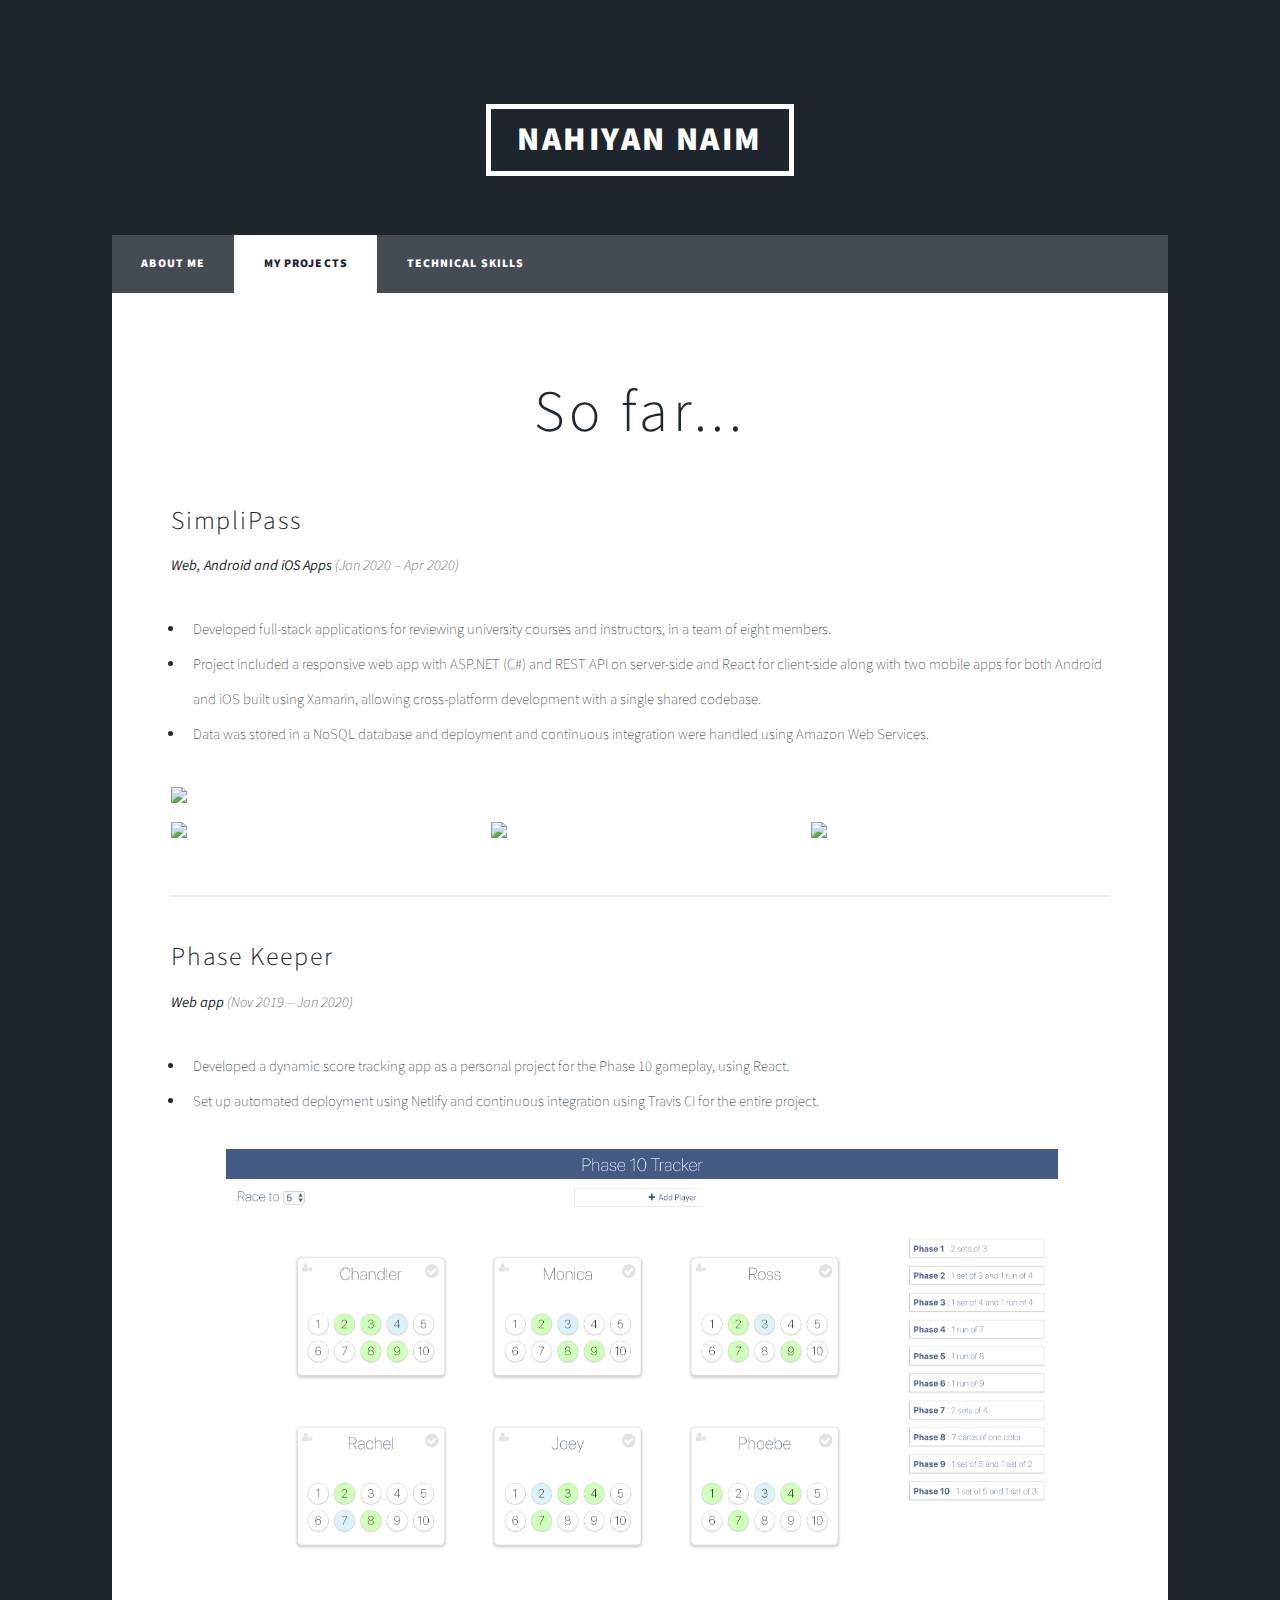
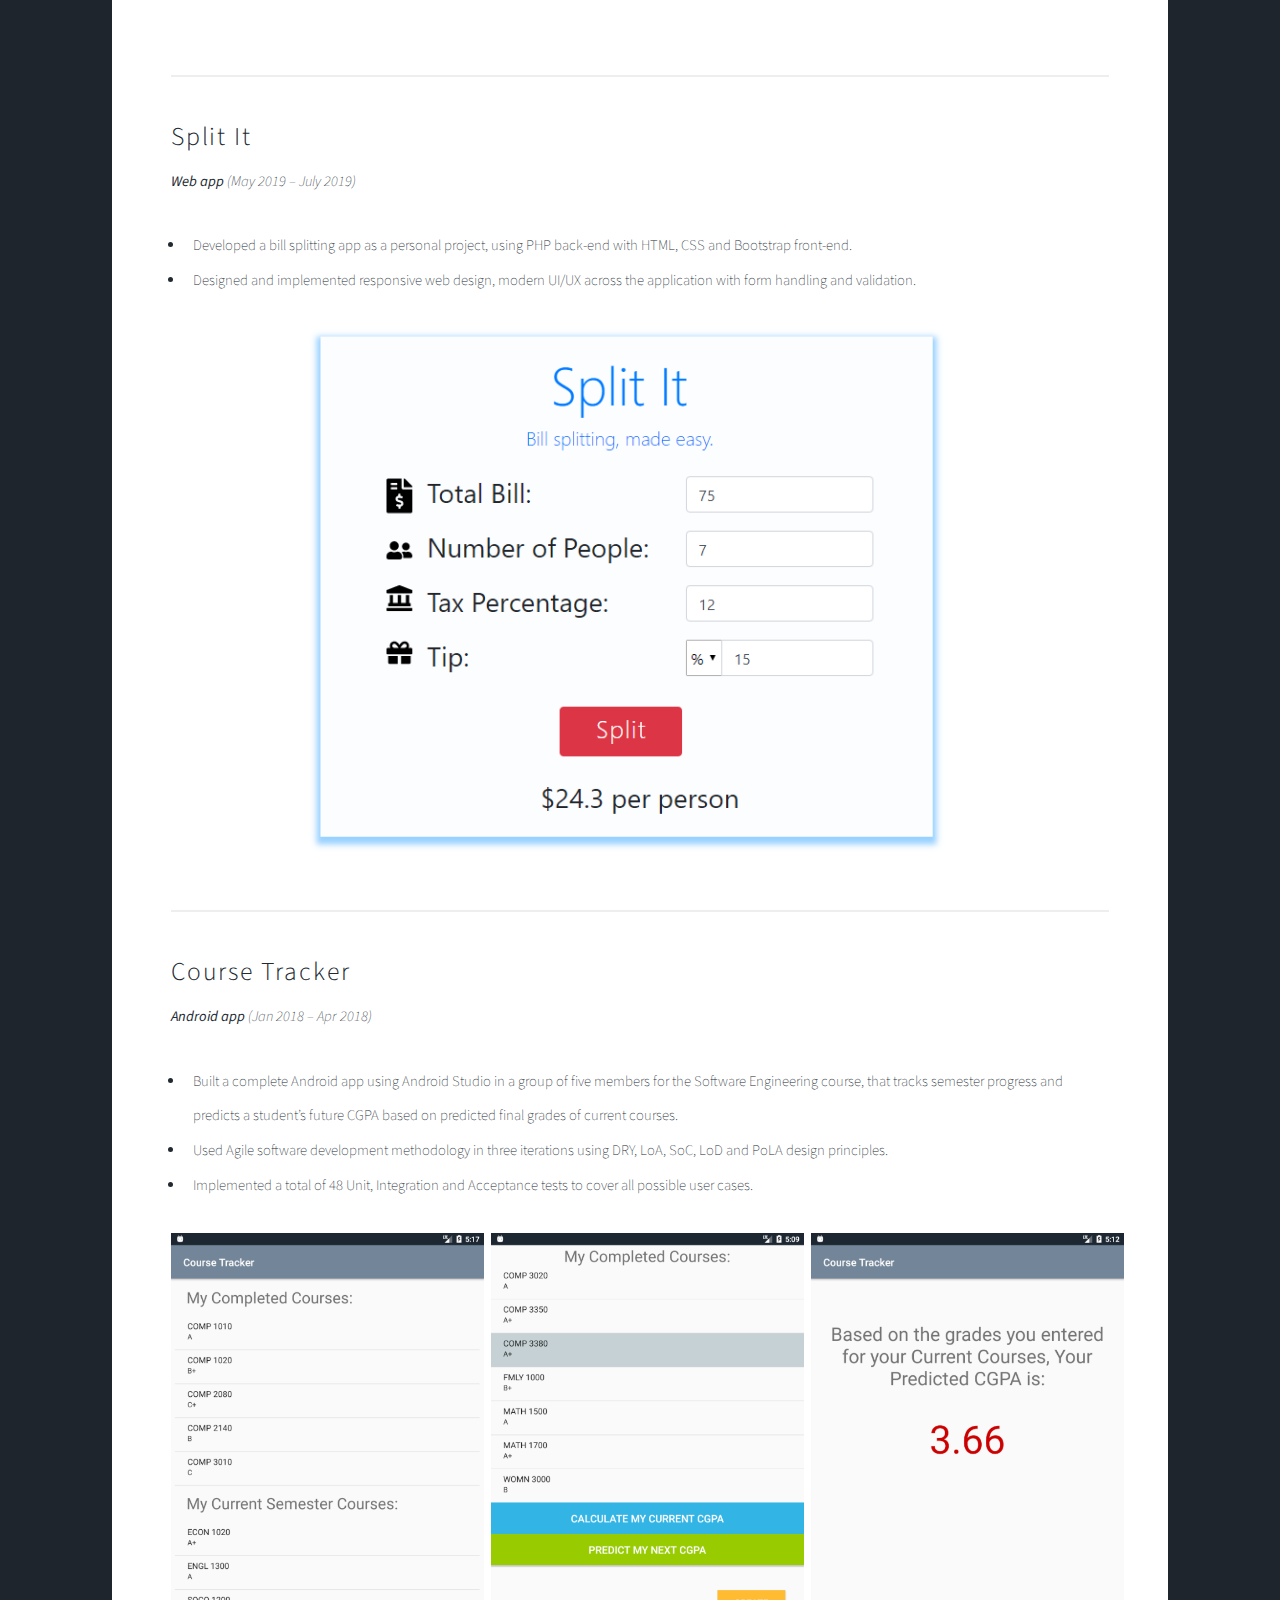
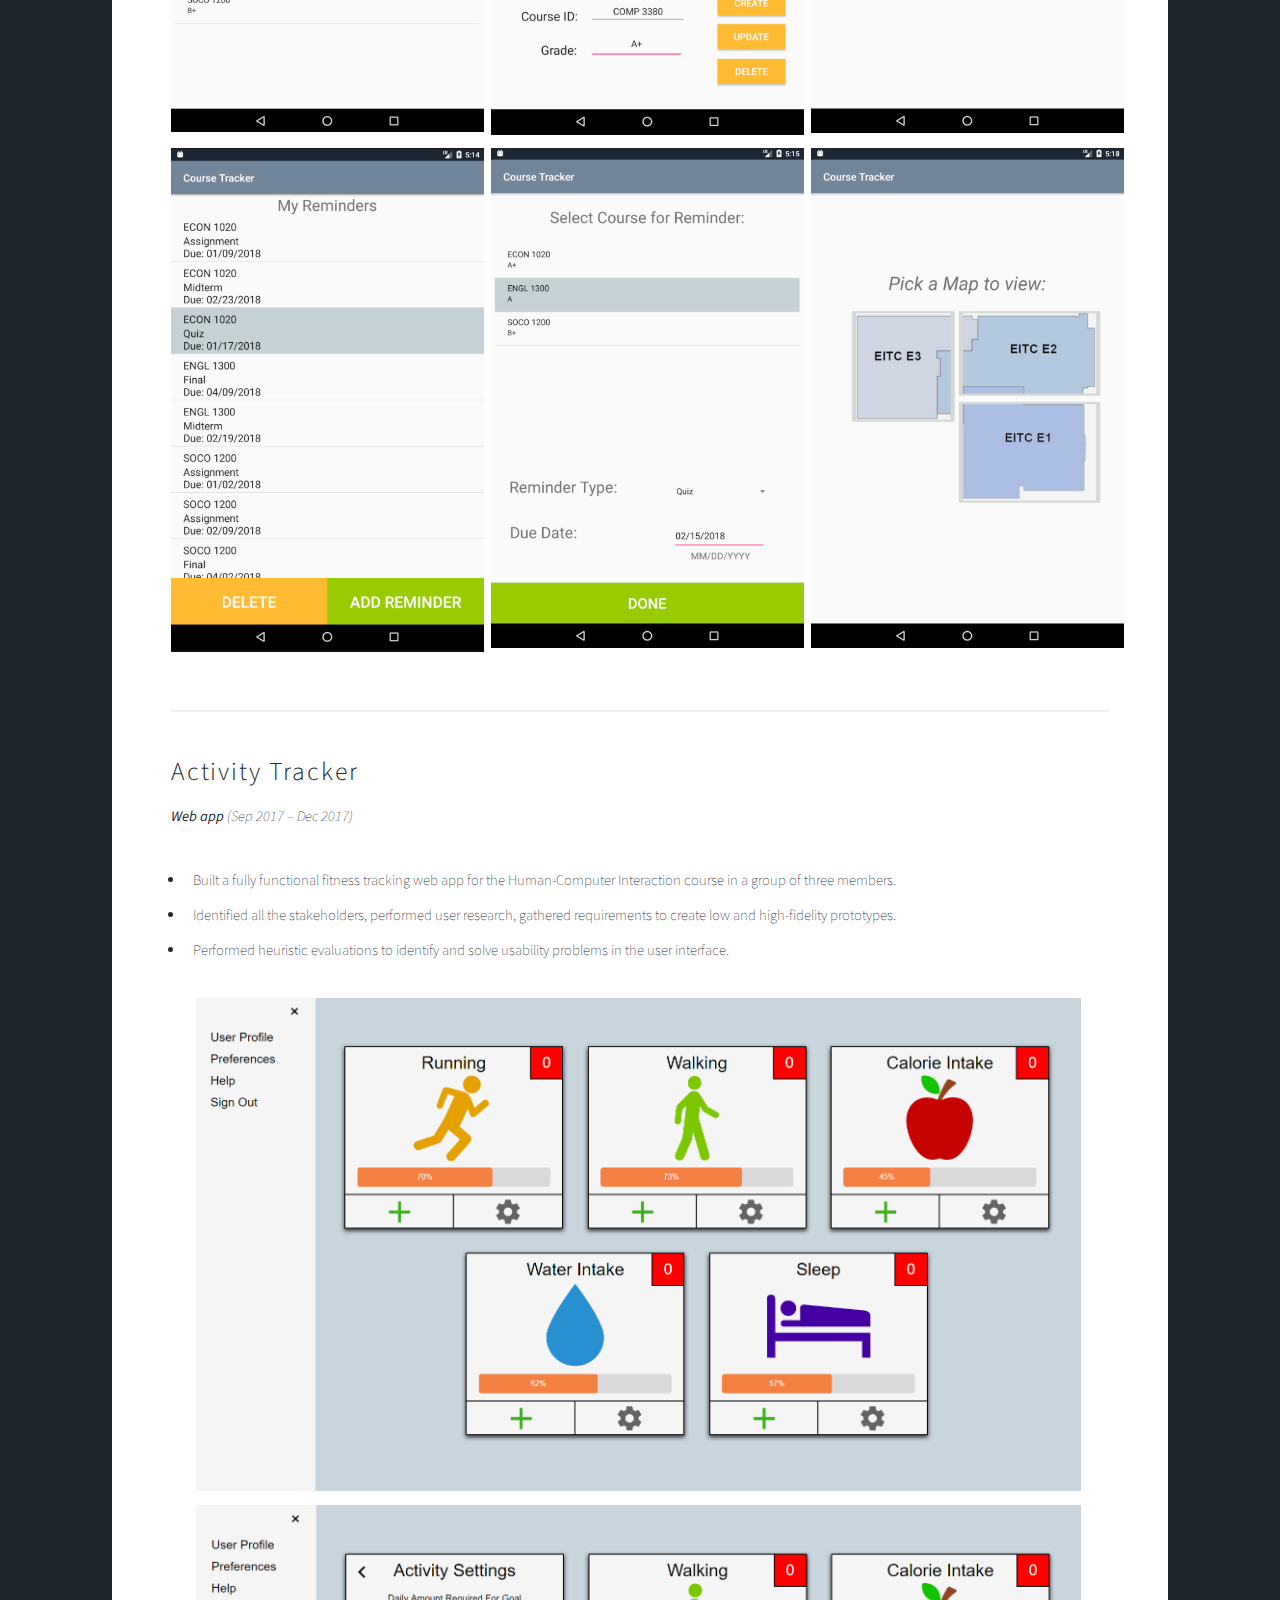
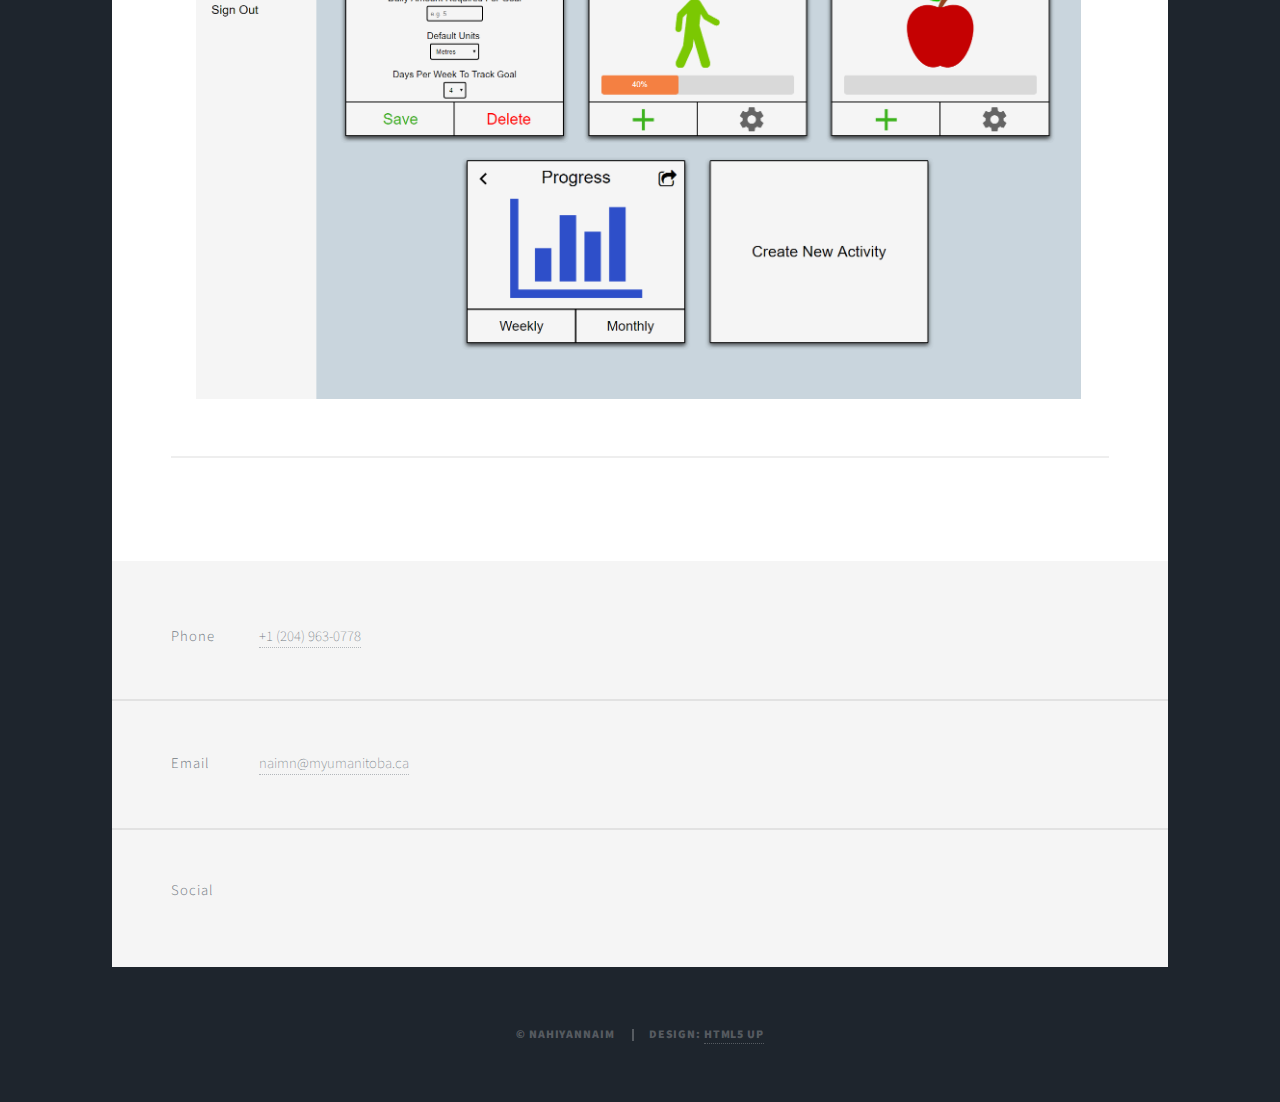
==== commit aa6102f0: "Merge branch 'develop'" ====
--- a/projects.html
+++ b/projects.html
@@ -13,7 +13,9 @@
       content="width=device-width, initial-scale=1, user-scalable=no"
     />
     <link rel="stylesheet" href="assets/css/main.css" />
-    <noscript><link rel="stylesheet" href="assets/css/noscript.css"/></noscript>
+    <noscript
+      ><link rel="stylesheet" href="assets/css/noscript.css"
+    /></noscript>
   </head>
   <body class="is-preload">
     <!-- Wrapper -->
@@ -70,25 +72,55 @@
 
           <header>
             <h2>SimpliPass</h2>
-            <p><b>Web, Android and iOS Apps </b> (Jan 2020 – Present)</p>
-          </header>
-
-          <ul>
-            <li style="text-align:left;">
-              Currently developing full-stack applications for reviewing
-              university courses and instructors, in a team of eight members.
-            </li>
-            <li style="text-align:left;">
-              Project includes a responsive web app with ASP.NET (C#) and REST
+            <p><b>Web, Android and iOS Apps </b> (Jan 2020 – Apr 2020)</p>
+          </header>
+
+          <ul>
+            <li style="text-align: left;">
+              Developed full-stack applications for reviewing university courses
+              and instructors, in a team of eight members.
+            </li>
+            <li style="text-align: left;">
+              Project included a responsive web app with ASP.NET (C#) and REST
               API on server-side and React for client-side along with two mobile
               apps for both Android and iOS built using Xamarin, allowing
               cross-platform development with a single shared codebase.
             </li>
-            <li style="text-align:left;">
-              Data is stored in a NoSQL database and deployment and continuous
-              integration are being handled using Amazon Web Services.
-            </li>
-          </ul>
+            <li style="text-align: left;">
+              Data was stored in a NoSQL database and deployment and continuous
+              integration were handled using Amazon Web Services.
+            </li>
+          </ul>
+
+          <div class="row">
+            <div>
+              <img
+                class="course-tracker-img"
+                src="./images/simplipass_Web.png"
+              />
+            </div>
+          </div>
+
+          <div class="row">
+            <div class="column-course-tracker">
+              <img
+                class="course-tracker-img"
+                src="./images/simplipass_Mobile1.png"
+              />
+            </div>
+            <div class="column-course-tracker">
+              <img
+                class="course-tracker-img"
+                src="./images/simplipass_Mobile2.png"
+              />
+            </div>
+            <div class="column-course-tracker">
+              <img
+                class="course-tracker-img"
+                src="./images/simplipass_Mobile3.png"
+              />
+            </div>
+          </div>
 
           <hr />
 
@@ -98,11 +130,11 @@
           </header>
 
           <ul>
-            <li style="text-align:left;">
+            <li style="text-align: left;">
               Developed a dynamic score tracking app as a personal project for
               the Phase 10 gameplay, using React.
             </li>
-            <li style="text-align:left;">
+            <li style="text-align: left;">
               Set up automated deployment using Netlify and continuous
               integration using Travis CI for the entire project.
             </li>
@@ -122,11 +154,11 @@
           </header>
 
           <ul>
-            <li style="text-align:left;">
+            <li style="text-align: left;">
               Developed a bill splitting app as a personal project, using PHP
               back-end with HTML, CSS and Bootstrap front-end.
             </li>
-            <li style="text-align:left;">
+            <li style="text-align: left;">
               Designed and implemented responsive web design, modern UI/UX
               across the application with form handling and validation.
             </li>
@@ -146,36 +178,36 @@
           </header>
 
           <ul>
-            <li style="text-align:left;">
+            <li style="text-align: left;">
               Built a complete Android app using Android Studio in a group of
               five members for the Software Engineering course, that tracks
               semester progress and predicts a student’s future CGPA based on
               predicted final grades of current courses.
             </li>
-            <li style="text-align:left;">
+            <li style="text-align: left;">
               Used Agile software development methodology in three iterations
               using DRY, LoA, SoC, LoD and PoLA design principles.
             </li>
-            <li style="text-align:left;">
+            <li style="text-align: left;">
               Implemented a total of 48 Unit, Integration and Acceptance tests
               to cover all possible user cases.
             </li>
           </ul>
 
           <div class="row">
-            <div class="column-course-tracker ">
+            <div class="column-course-tracker">
               <img
                 class="course-tracker-img"
                 src="./images/course-tracker0.PNG"
               />
             </div>
-            <div class="column-course-tracker ">
+            <div class="column-course-tracker">
               <img
                 class="course-tracker-img"
                 src="./images/course-tracker1.PNG"
               />
             </div>
-            <div class="column-course-tracker ">
+            <div class="column-course-tracker">
               <img
                 class="course-tracker-img"
                 src="./images/course-tracker2.PNG"
@@ -184,19 +216,19 @@
           </div>
 
           <div class="row">
-            <div class="column-course-tracker ">
+            <div class="column-course-tracker">
               <img
                 class="course-tracker-img"
                 src="./images/course-tracker3.PNG"
               />
             </div>
-            <div class="column-course-tracker ">
+            <div class="column-course-tracker">
               <img
                 class="course-tracker-img"
                 src="./images/course-tracker4.PNG"
               />
             </div>
-            <div class="column-course-tracker ">
+            <div class="column-course-tracker">
               <img
                 class="course-tracker-img"
                 src="./images/course-tracker5.PNG"
@@ -212,15 +244,15 @@
           </header>
 
           <ul>
-            <li style="text-align:left;">
+            <li style="text-align: left;">
               Built a fully functional fitness tracking web app for the
               Human-Computer Interaction course in a group of three members.
             </li>
-            <li style="text-align:left;">
+            <li style="text-align: left;">
               Identified all the stakeholders, performed user research, gathered
               requirements to create low and high-fidelity prototypes.
             </li>
-            <li style="text-align:left;">
+            <li style="text-align: left;">
               Performed heuristic evaluations to identify and solve usability
               problems in the user interface.
             </li>
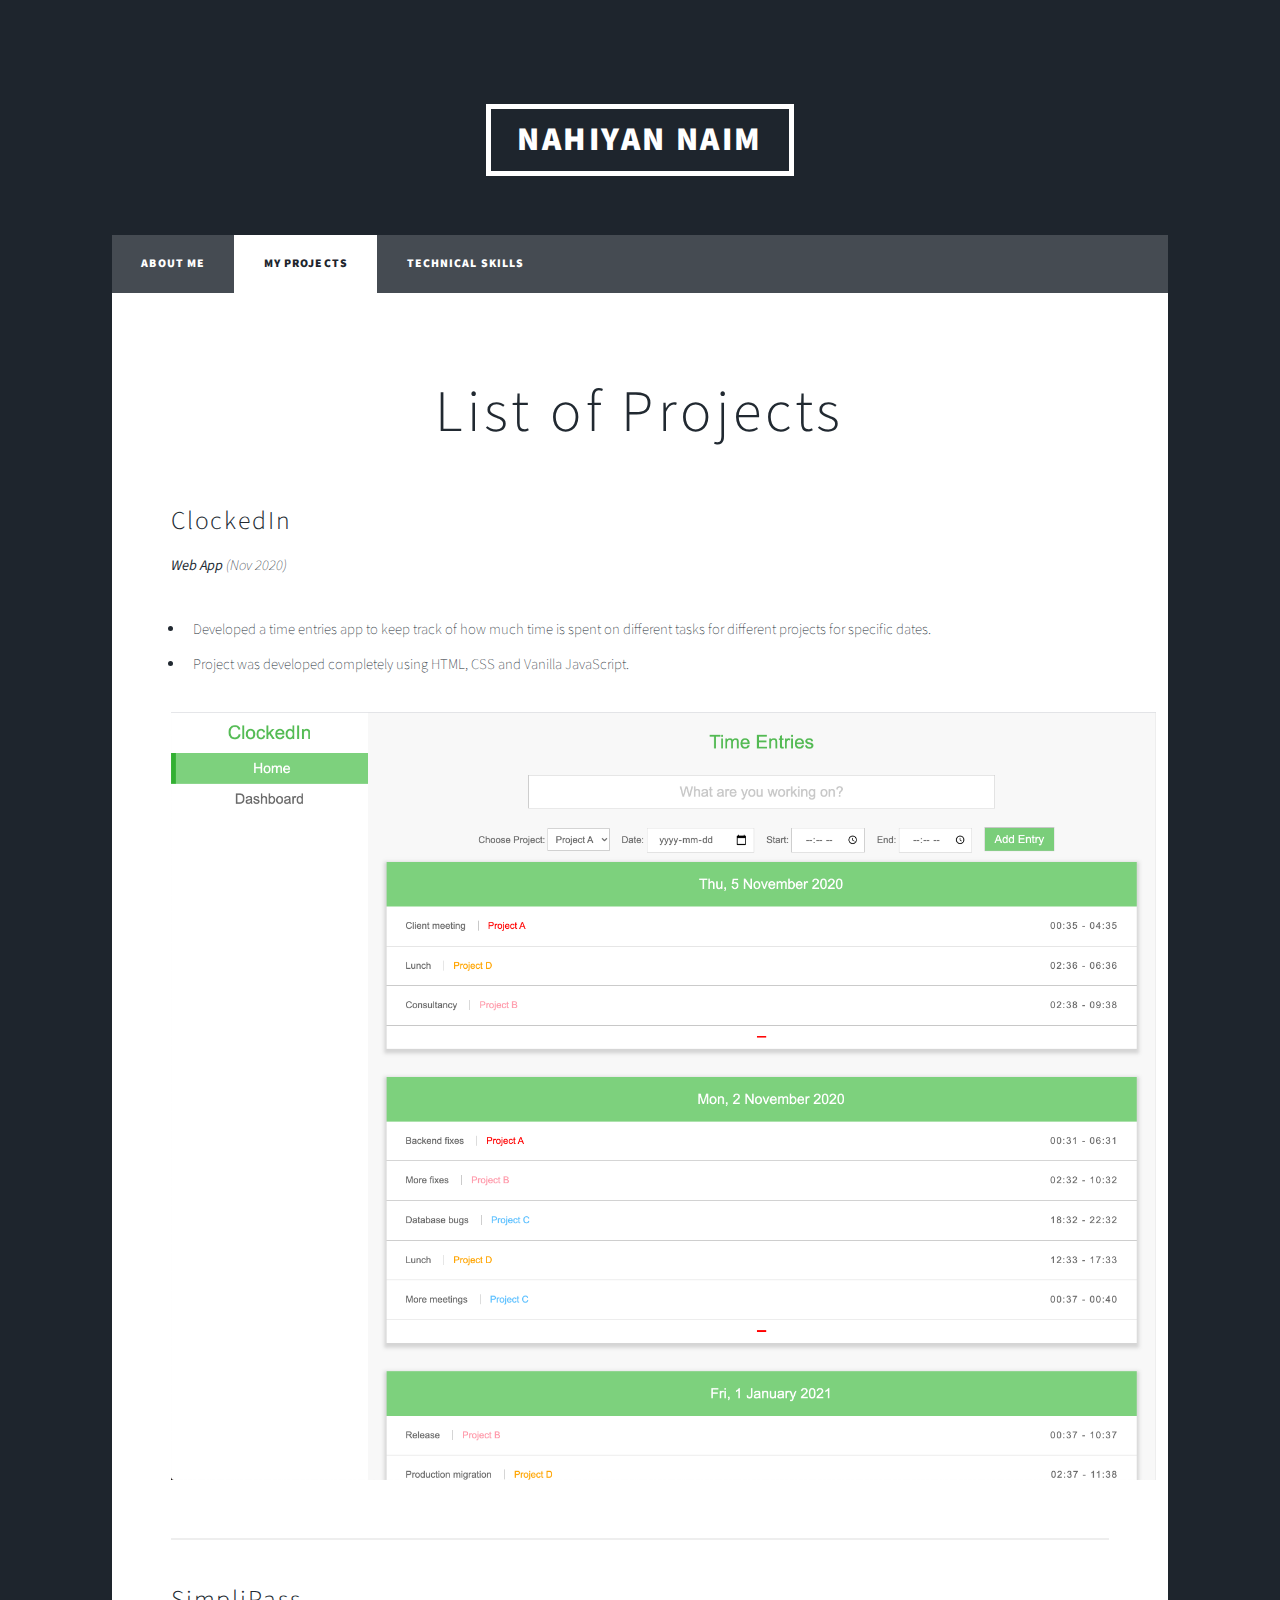
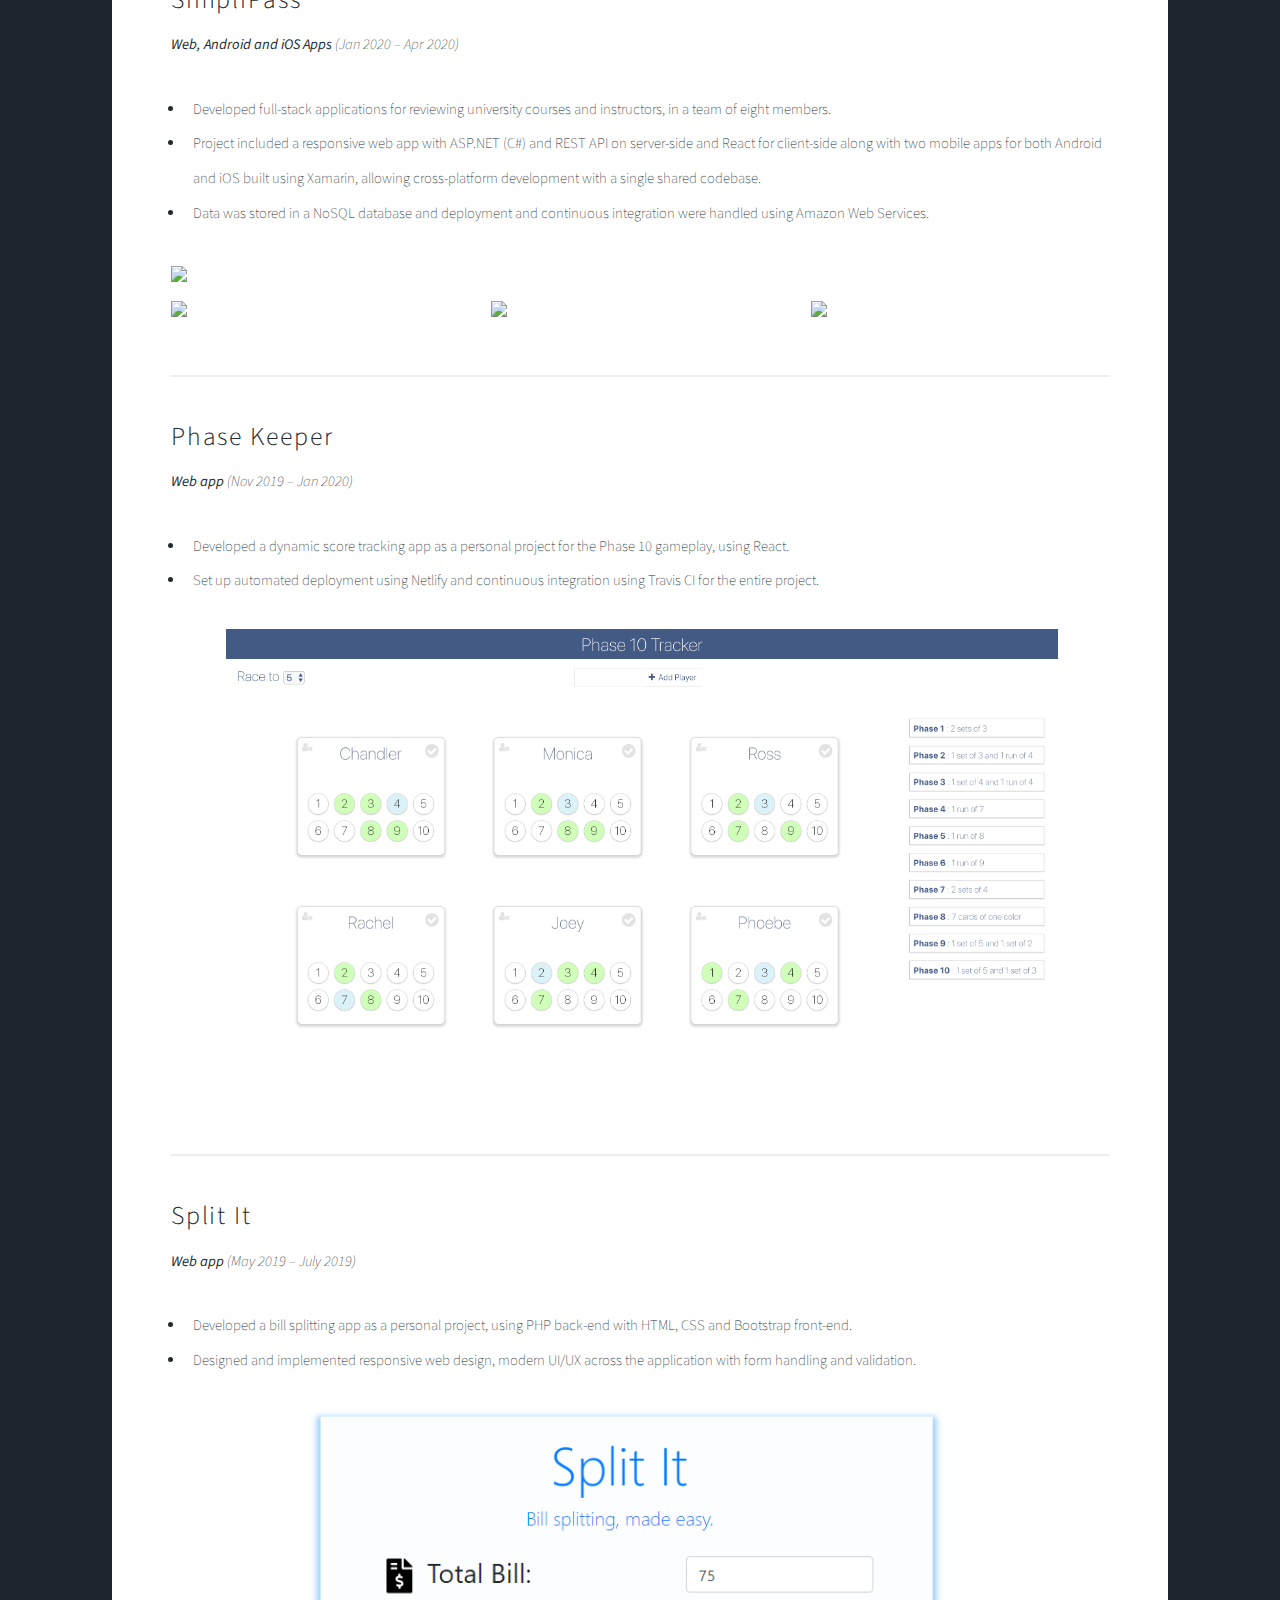
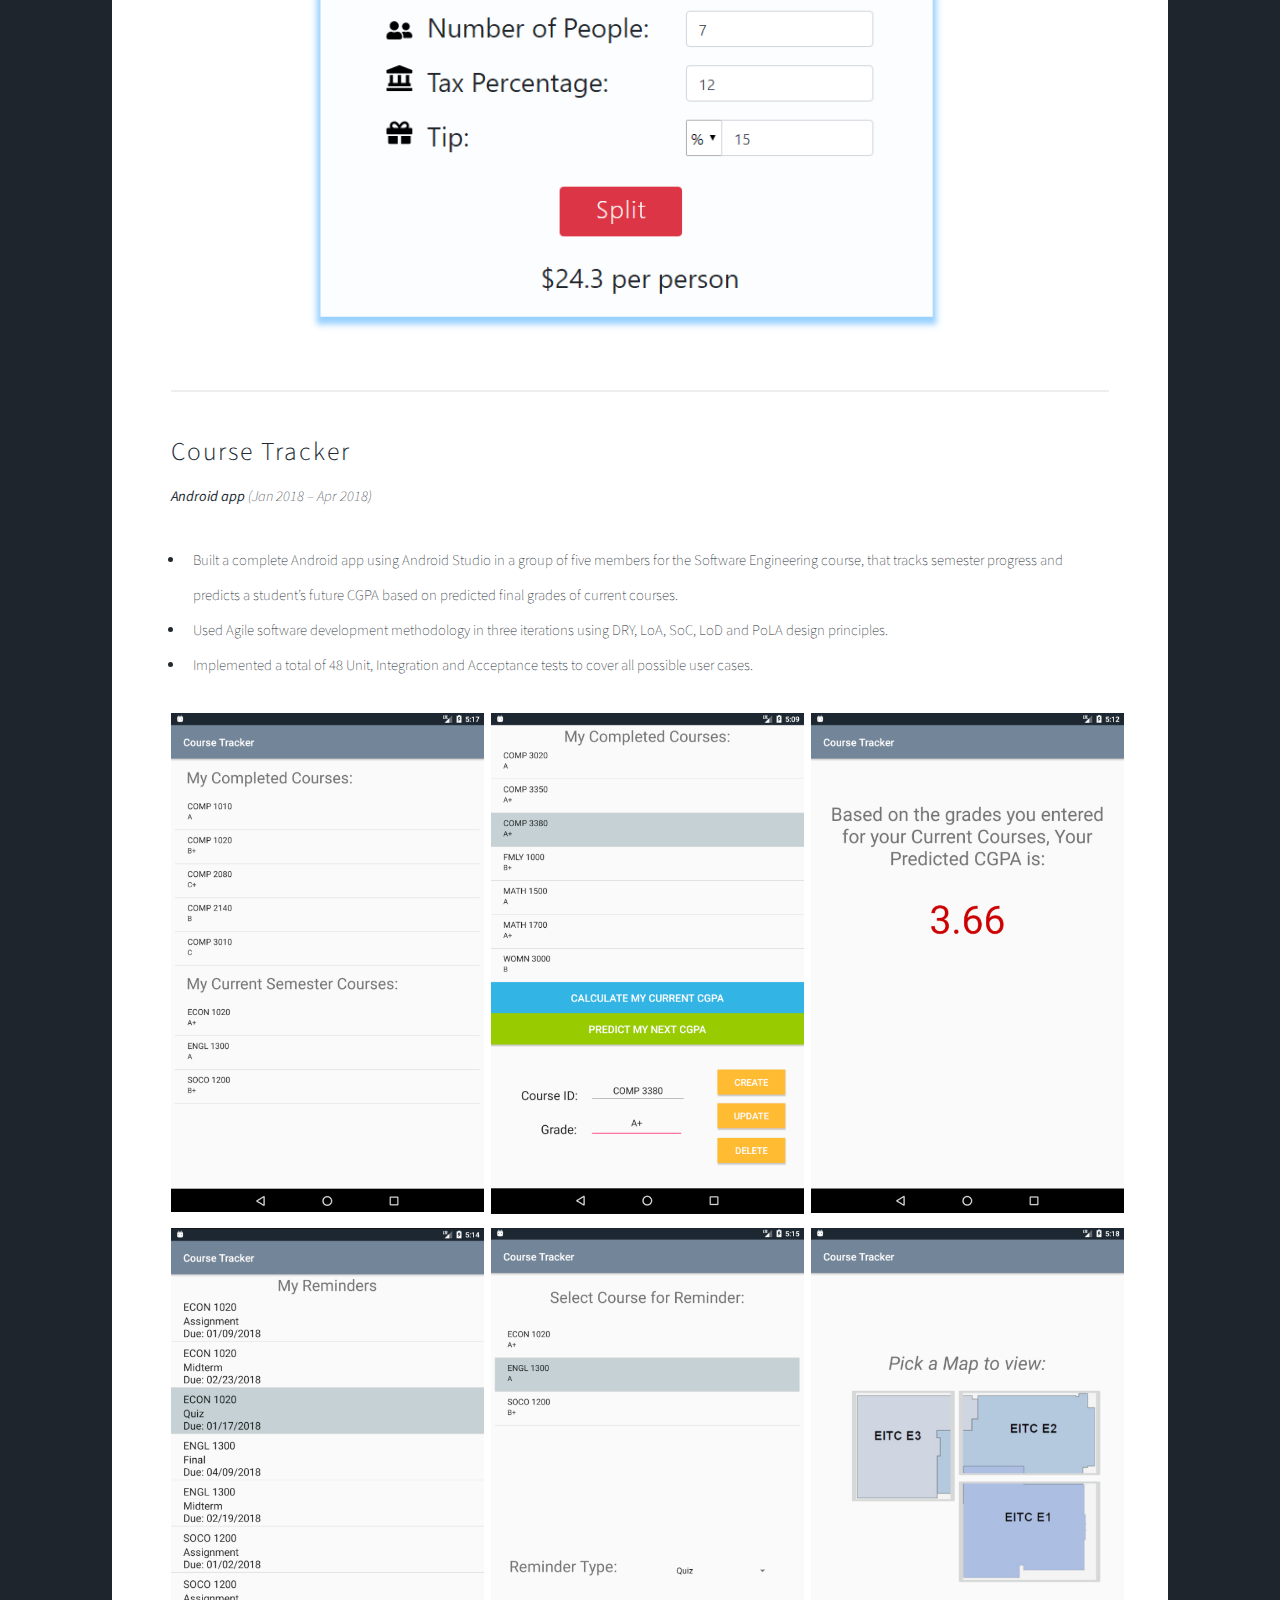
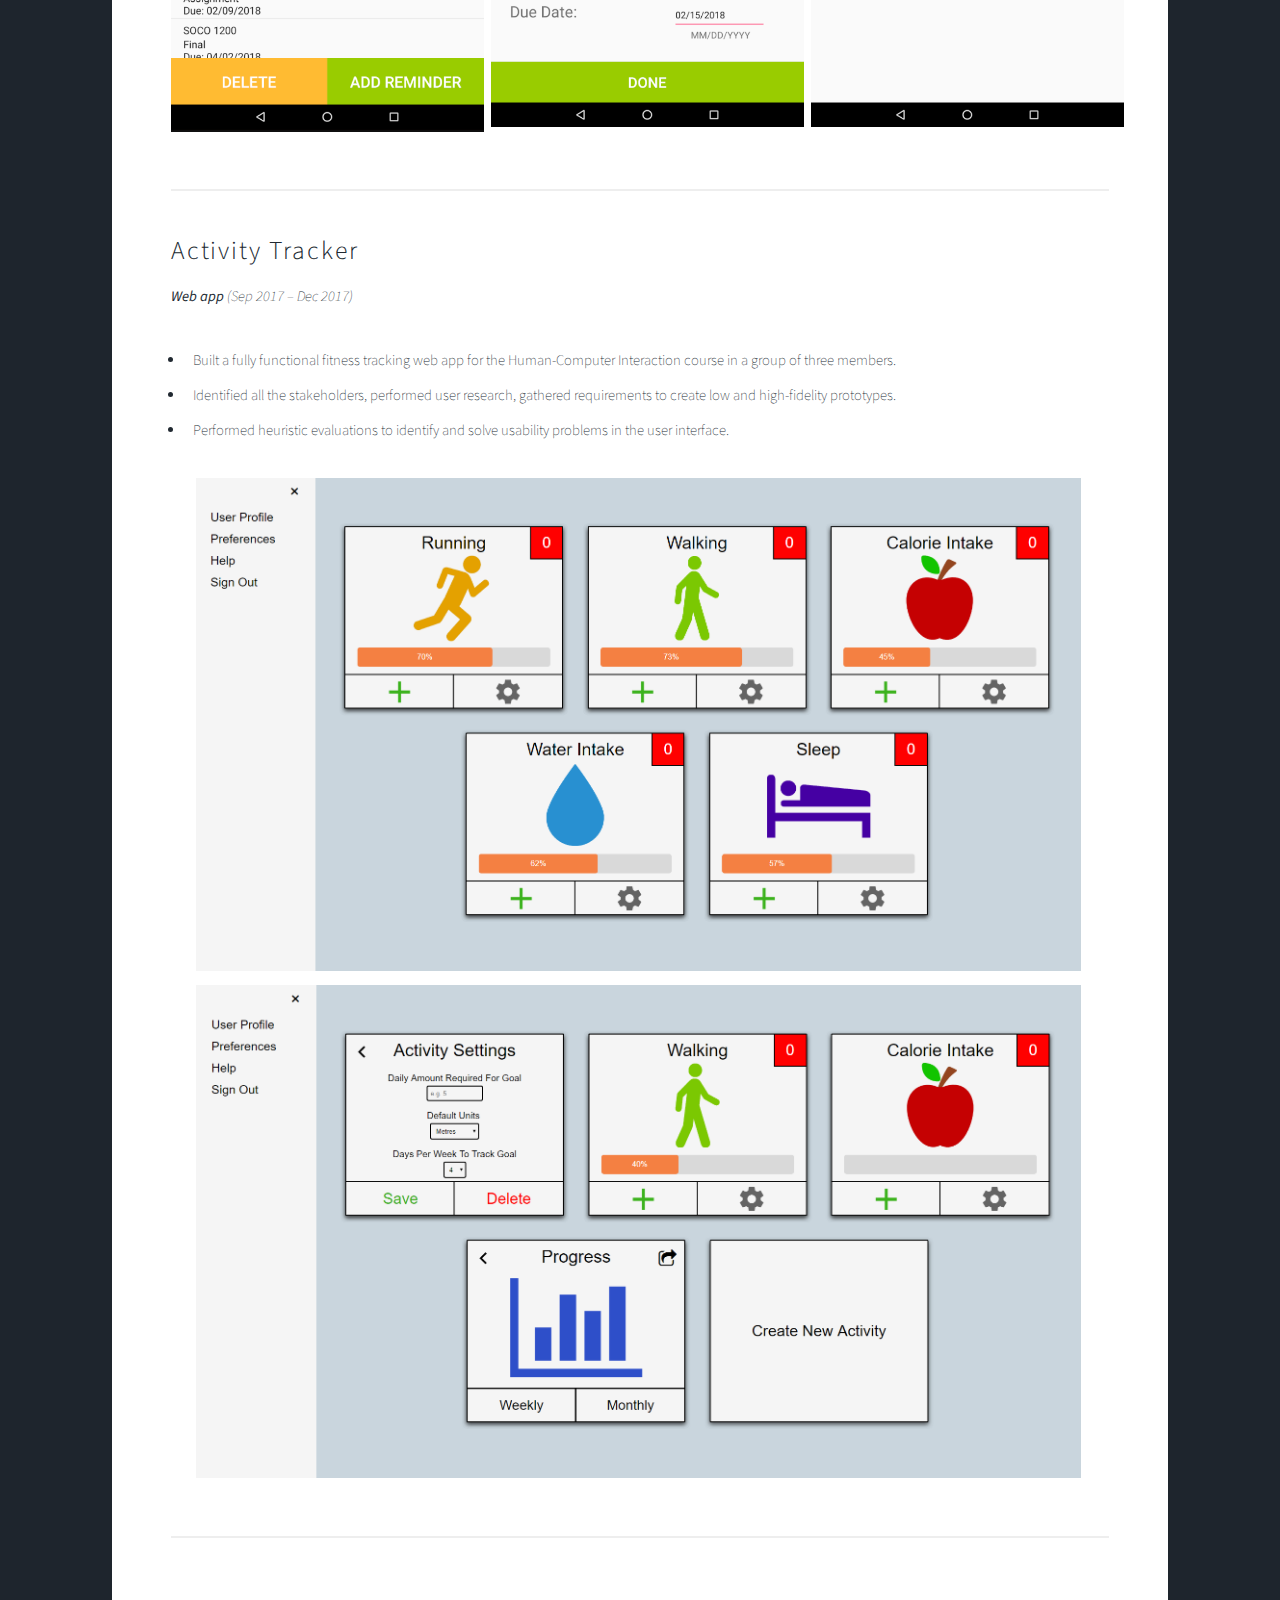
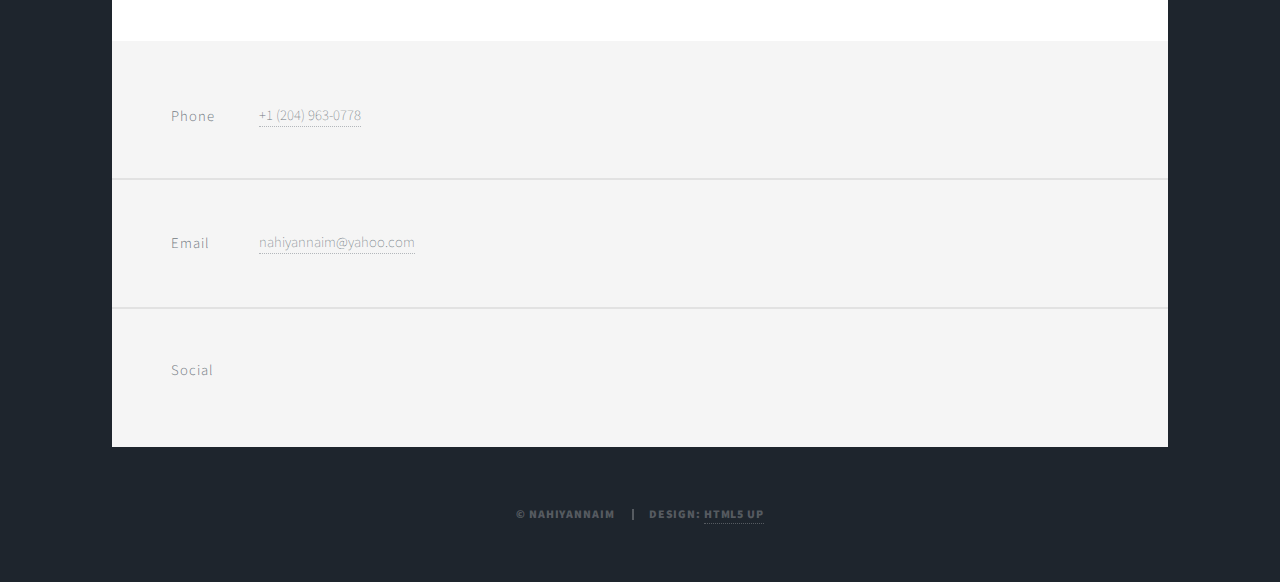
==== commit 568404f1: "New project and updated hrefs" ====
--- a/projects.html
+++ b/projects.html
@@ -67,8 +67,33 @@
         <!-- Post -->
         <section class="post">
           <header class="major">
-            <h1>So far...</h1>
-          </header>
+            <h1>List of Projects</h1>
+          </header>
+
+          <header>
+            <h2>ClockedIn</h2>
+            <p><b>Web App </b> (Nov 2020)</p>
+          </header>
+
+          <ul>
+            <li style="text-align: left">
+              Developed a time entries app to keep track of how much time is
+              spent on different tasks for different projects for specific
+              dates.
+            </li>
+            <li style="text-align: left">
+              Project was developed completely using HTML, CSS and Vanilla
+              JavaScript.
+            </li>
+          </ul>
+
+          <div class="row">
+            <div>
+              <img class="course-tracker-img" src="./images/clocked-in.png" />
+            </div>
+          </div>
+
+          <hr />
 
           <header>
             <h2>SimpliPass</h2>
@@ -76,17 +101,17 @@
           </header>
 
           <ul>
-            <li style="text-align: left;">
+            <li style="text-align: left">
               Developed full-stack applications for reviewing university courses
               and instructors, in a team of eight members.
             </li>
-            <li style="text-align: left;">
+            <li style="text-align: left">
               Project included a responsive web app with ASP.NET (C#) and REST
               API on server-side and React for client-side along with two mobile
               apps for both Android and iOS built using Xamarin, allowing
               cross-platform development with a single shared codebase.
             </li>
-            <li style="text-align: left;">
+            <li style="text-align: left">
               Data was stored in a NoSQL database and deployment and continuous
               integration were handled using Amazon Web Services.
             </li>
@@ -130,11 +155,11 @@
           </header>
 
           <ul>
-            <li style="text-align: left;">
+            <li style="text-align: left">
               Developed a dynamic score tracking app as a personal project for
               the Phase 10 gameplay, using React.
             </li>
-            <li style="text-align: left;">
+            <li style="text-align: left">
               Set up automated deployment using Netlify and continuous
               integration using Travis CI for the entire project.
             </li>
@@ -154,11 +179,11 @@
           </header>
 
           <ul>
-            <li style="text-align: left;">
+            <li style="text-align: left">
               Developed a bill splitting app as a personal project, using PHP
               back-end with HTML, CSS and Bootstrap front-end.
             </li>
-            <li style="text-align: left;">
+            <li style="text-align: left">
               Designed and implemented responsive web design, modern UI/UX
               across the application with form handling and validation.
             </li>
@@ -178,17 +203,17 @@
           </header>
 
           <ul>
-            <li style="text-align: left;">
+            <li style="text-align: left">
               Built a complete Android app using Android Studio in a group of
               five members for the Software Engineering course, that tracks
               semester progress and predicts a student’s future CGPA based on
               predicted final grades of current courses.
             </li>
-            <li style="text-align: left;">
+            <li style="text-align: left">
               Used Agile software development methodology in three iterations
               using DRY, LoA, SoC, LoD and PoLA design principles.
             </li>
-            <li style="text-align: left;">
+            <li style="text-align: left">
               Implemented a total of 48 Unit, Integration and Acceptance tests
               to cover all possible user cases.
             </li>
@@ -244,15 +269,15 @@
           </header>
 
           <ul>
-            <li style="text-align: left;">
+            <li style="text-align: left">
               Built a fully functional fitness tracking web app for the
               Human-Computer Interaction course in a group of three members.
             </li>
-            <li style="text-align: left;">
+            <li style="text-align: left">
               Identified all the stakeholders, performed user research, gathered
               requirements to create low and high-fidelity prototypes.
             </li>
-            <li style="text-align: left;">
+            <li style="text-align: left">
               Performed heuristic evaluations to identify and solve usability
               problems in the user interface.
             </li>
@@ -285,11 +310,13 @@
         <section class="split contact">
           <section>
             <h3>Phone</h3>
-            <p><a href="#">+1 (204) 963-0778</a></p>
+            <p><a href="tel:+12049630778">+1 (204) 963-0778</a></p>
           </section>
           <section>
             <h3>Email</h3>
-            <p><a href="#">naimn@myumanitoba.ca</a></p>
+            <p>
+              <a href="mailto:nahiyannaim@yahoo.com">nahiyannaim@yahoo.com</a>
+            </p>
           </section>
           <section>
             <h3>Social</h3>
